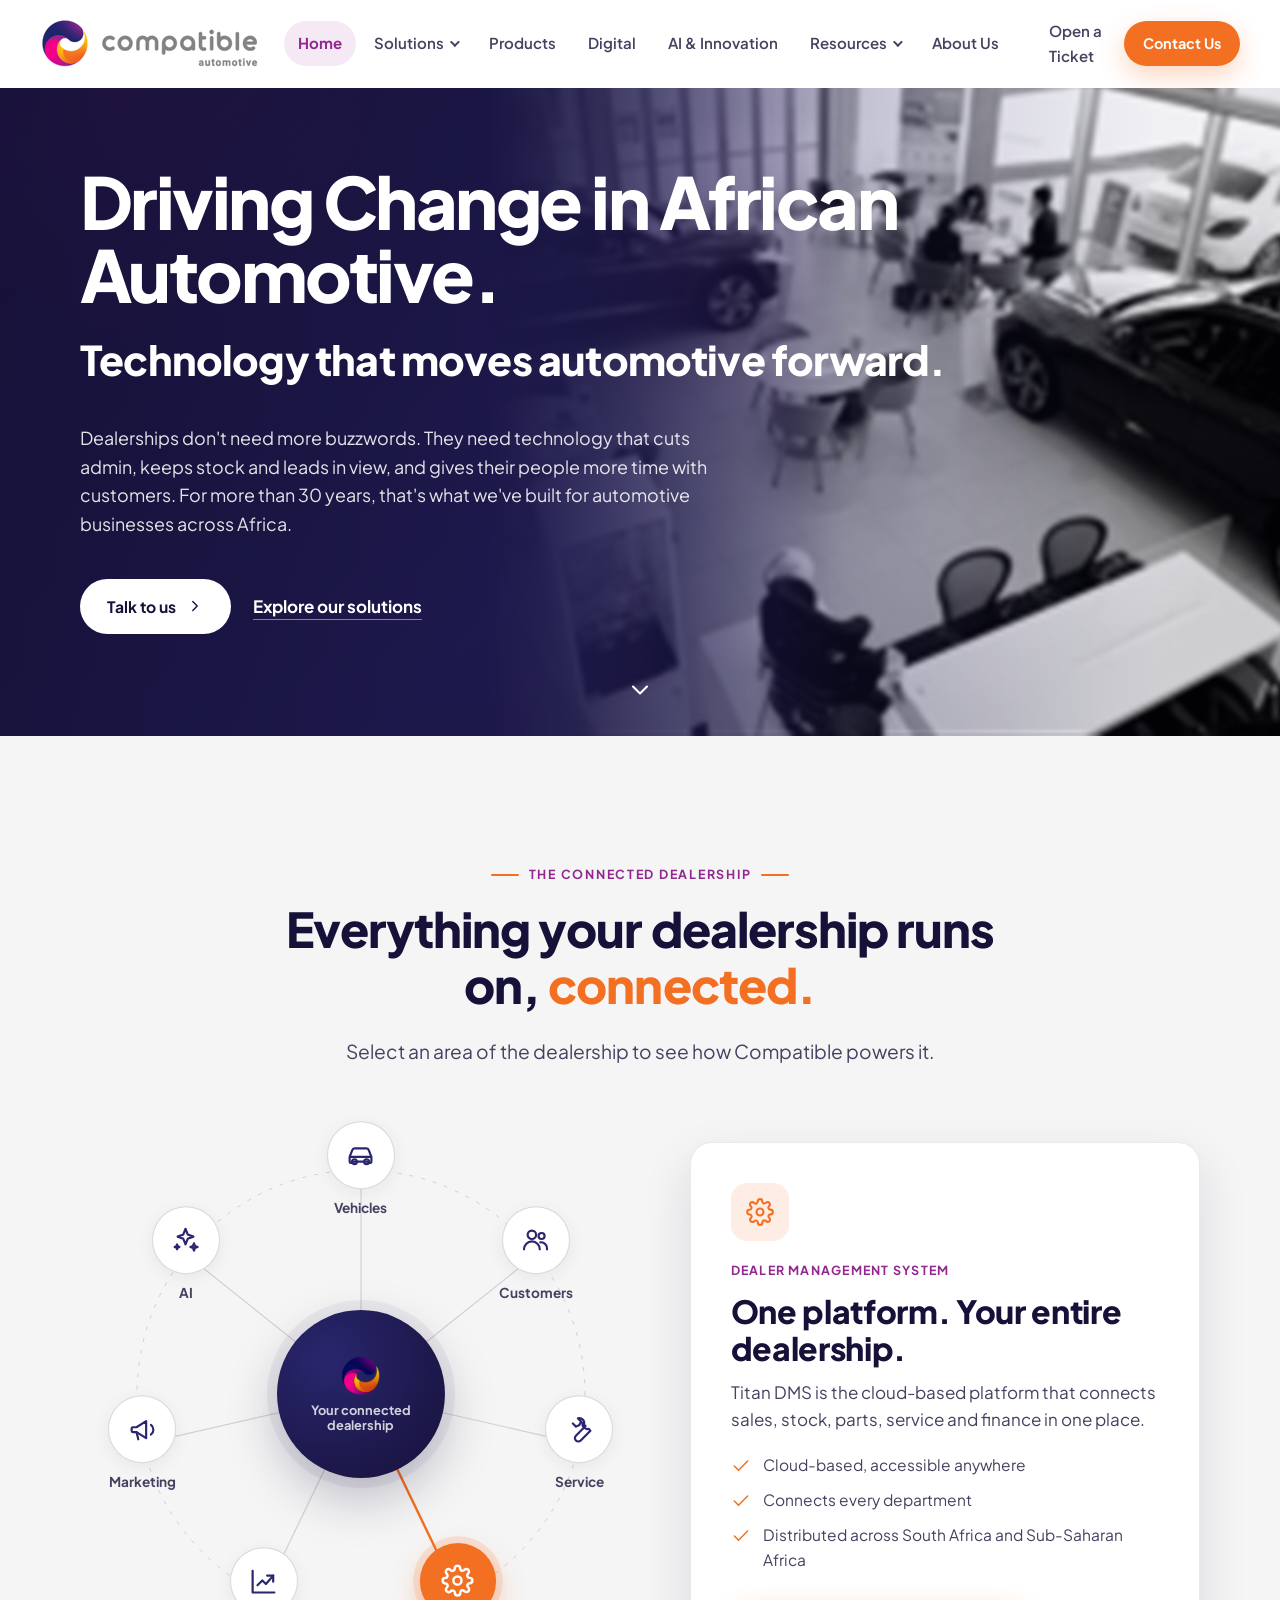
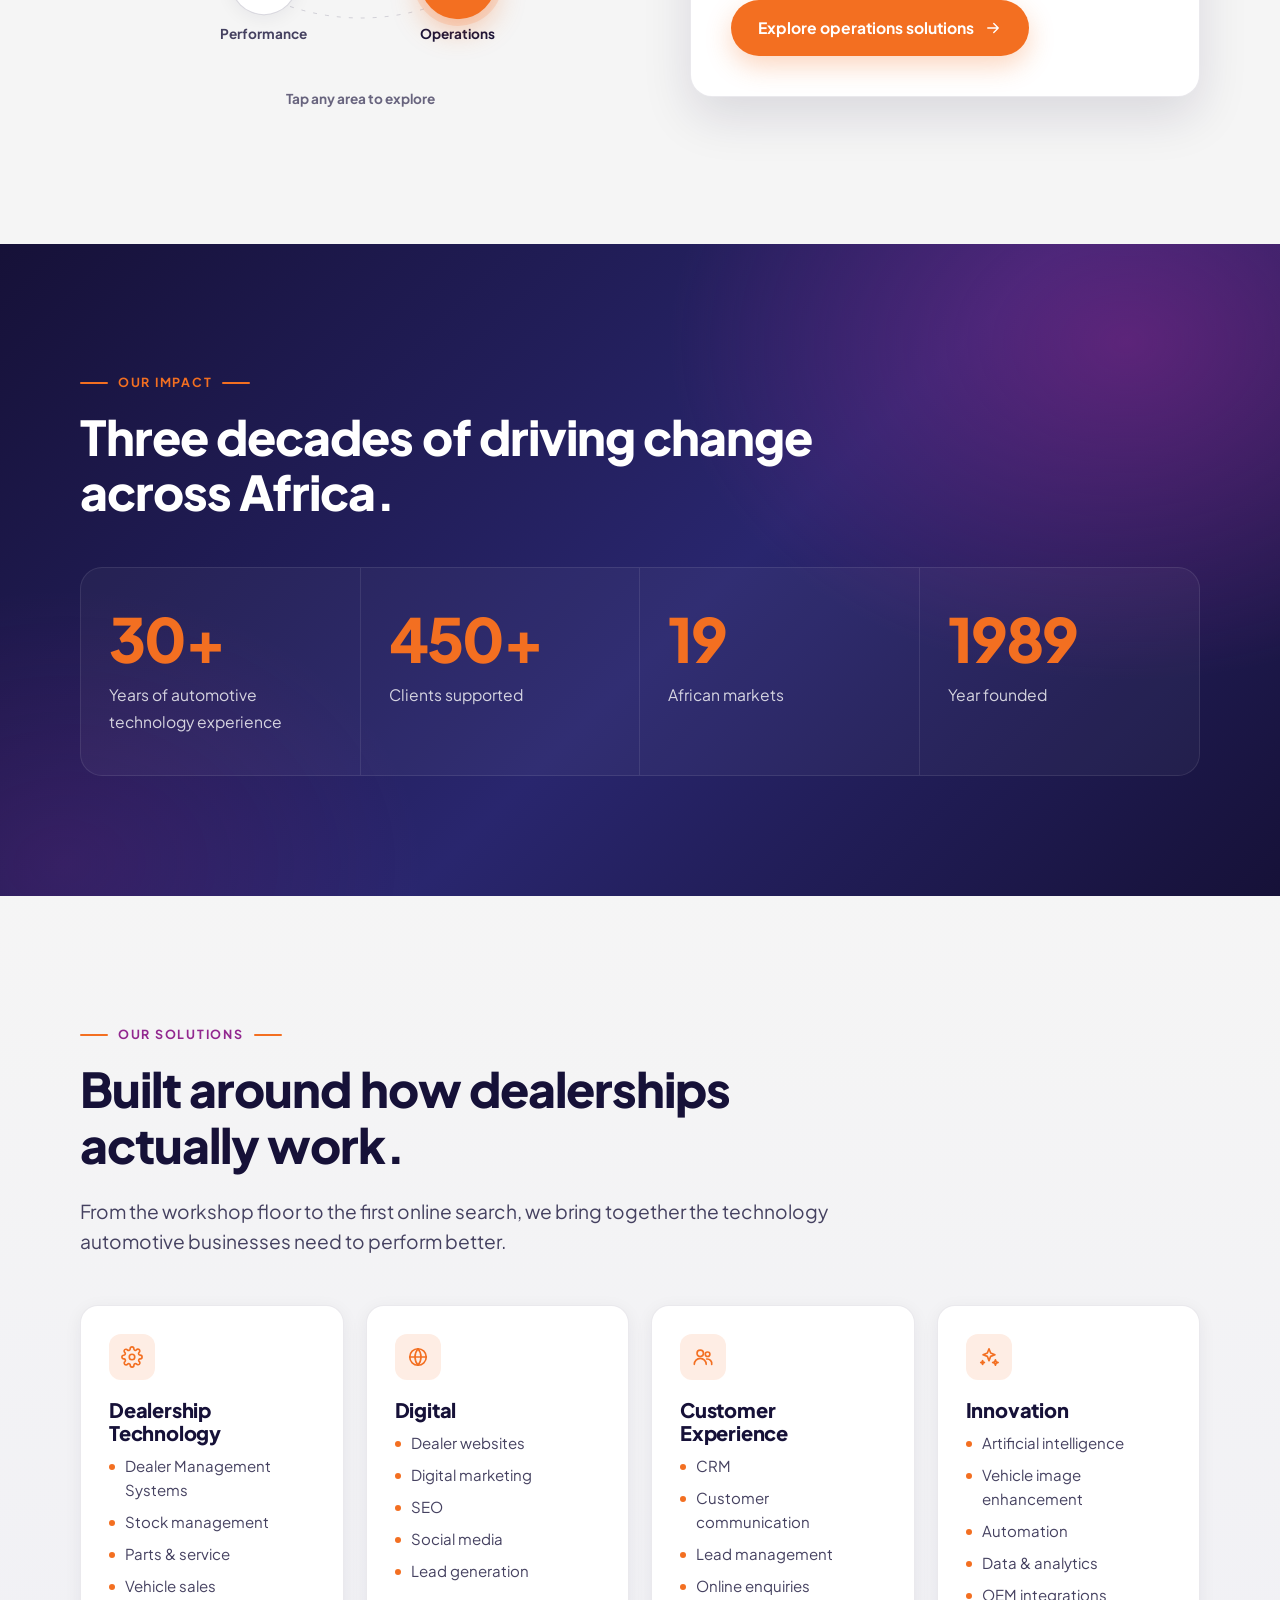
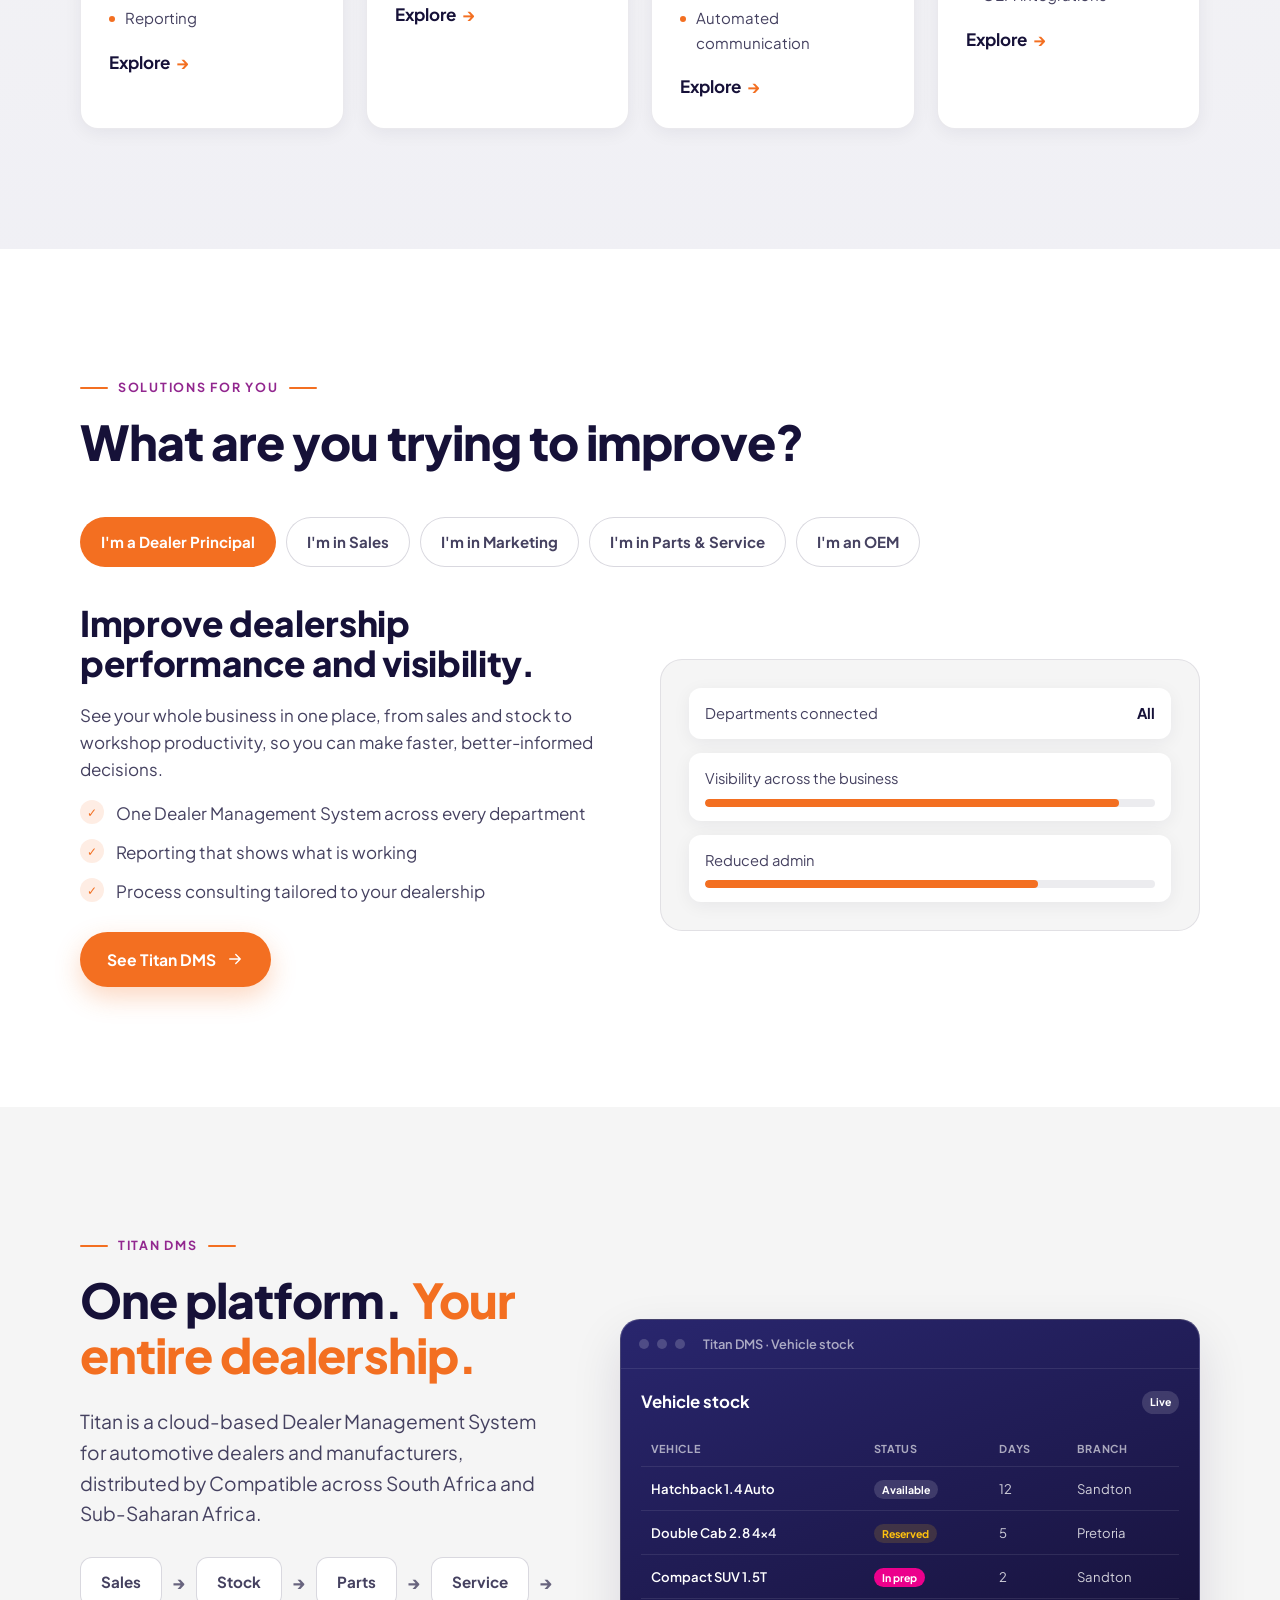
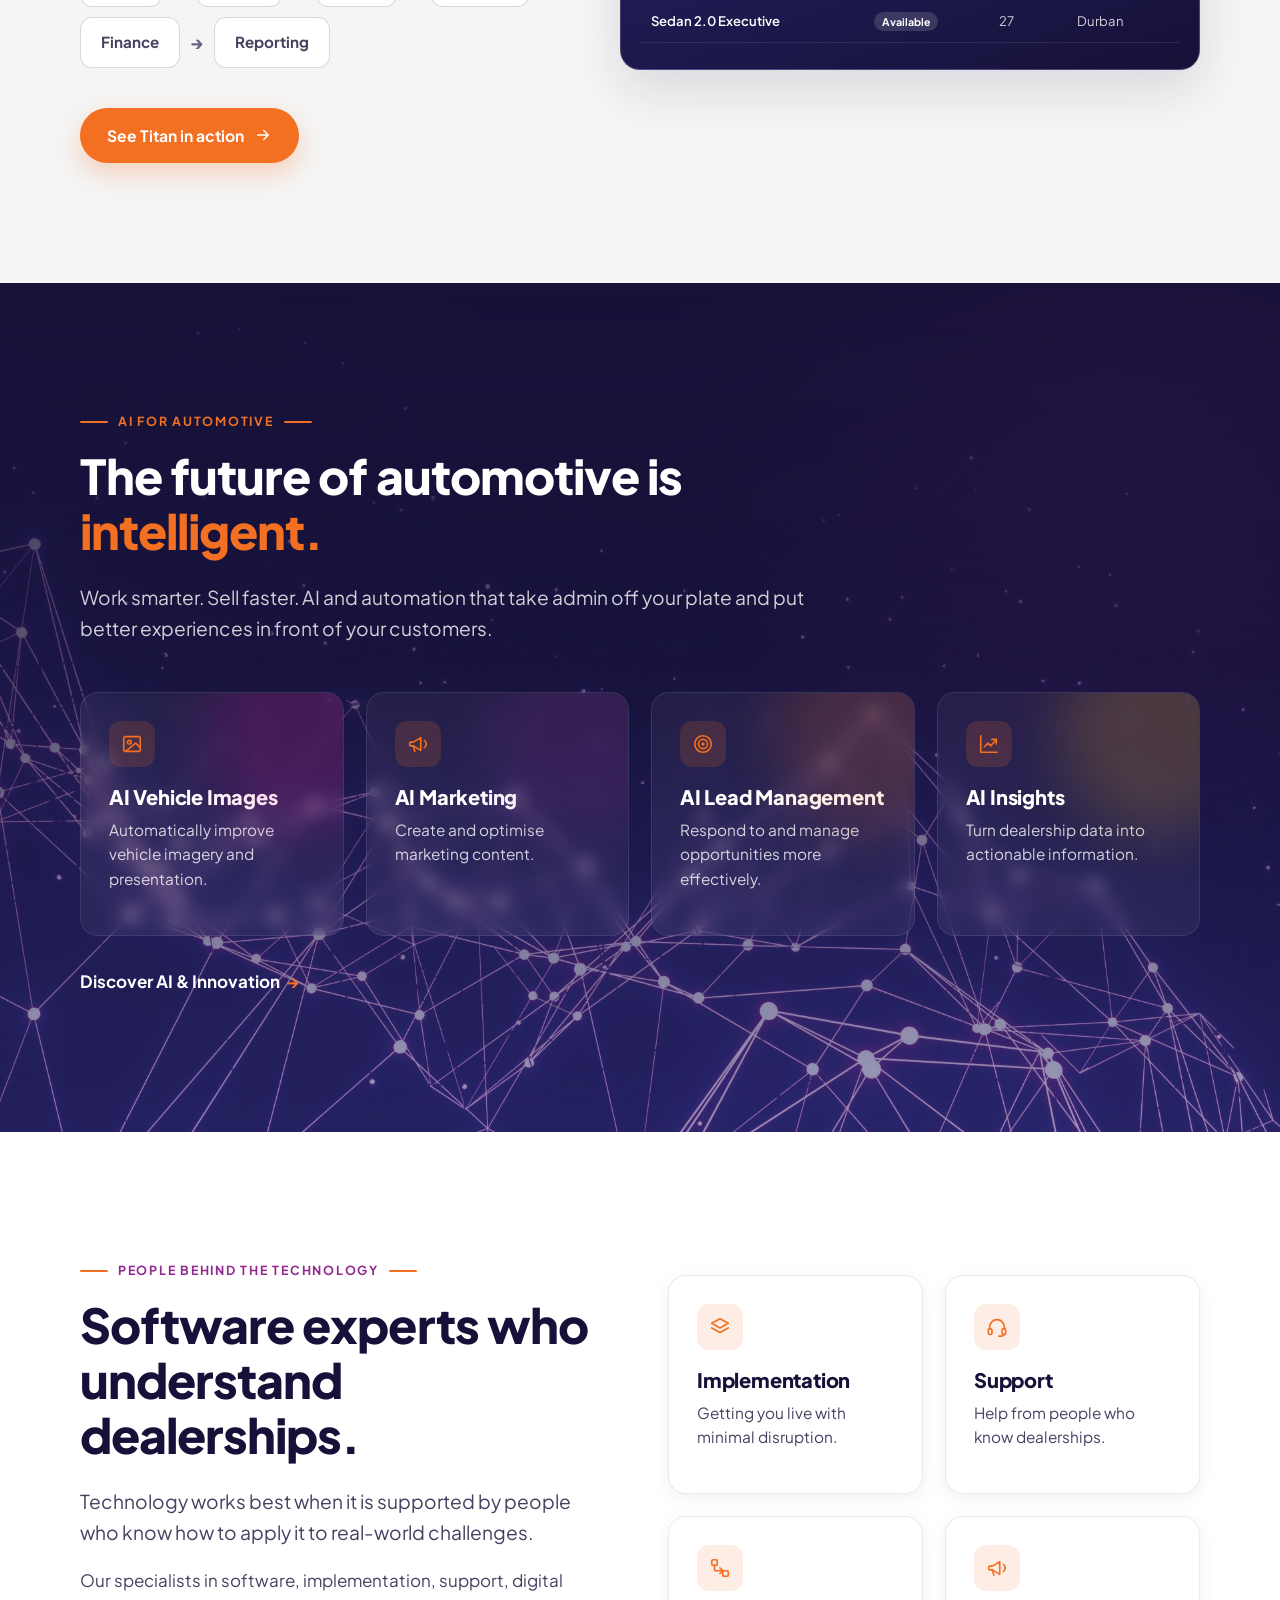
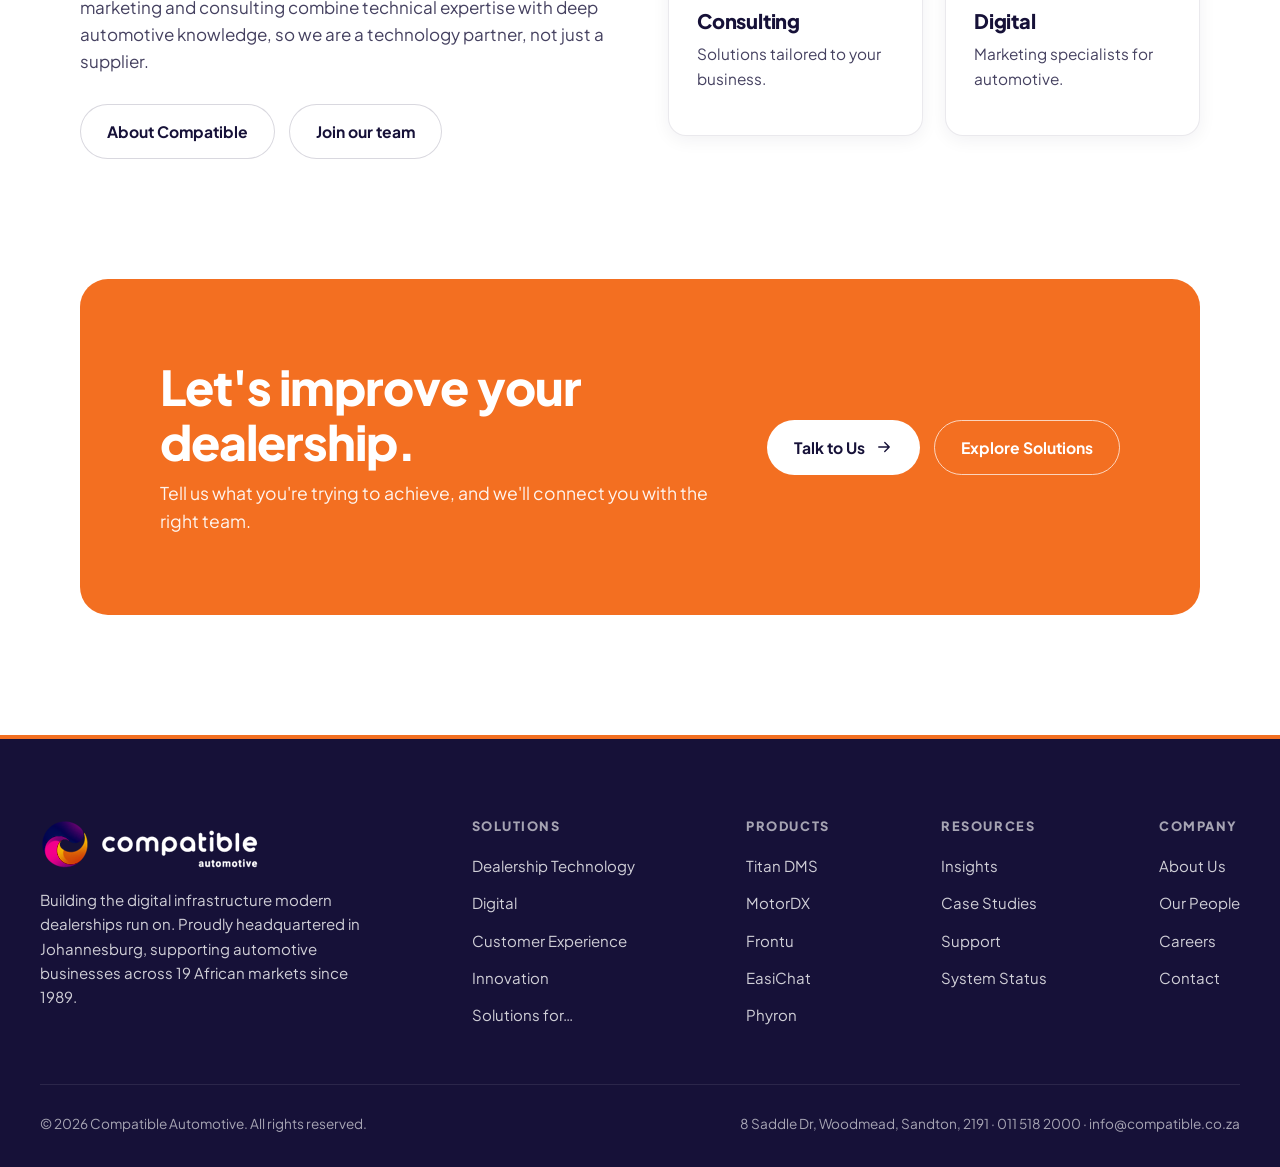
==== index.html @ 23cc9a50 "First commit" ====
<!doctype html>
<html lang="en-ZA" class="no-js">
<head>
  <meta charset="utf-8">
  <meta name="viewport" content="width=device-width, initial-scale=1">
  <title>Compatible Automotive | Technology that moves automotive forward</title>
  <meta name="description" content="Dealer management, digital marketing, CRM and AI solutions for automotive businesses. Supporting 450+ clients across 19 African markets since 1989.">
  <meta name="theme-color" content="#ffffff">
  <link rel="icon" href="assets/logo-mark.png">
  <link rel="preconnect" href="https://fonts.googleapis.com">
  <link rel="preconnect" href="https://fonts.gstatic.com" crossorigin>
  <link href="https://fonts.googleapis.com/css2?family=Plus+Jakarta+Sans:wght@400;500;600;700;800&display=swap" rel="stylesheet">
  <link rel="stylesheet" href="css/styles.css">
</head>
<body data-page="home">
<div id="site-header"></div>

<main id="main">

  <!-- Hero -->
  <section class="hero">
    <!-- Hero photo: assets/hero.jpg (landscape, at least 2000px wide, subject on the right).
         Current image: Unsplash photo kjWIILfGkOY (showroom sales floor), blurred so no brands are visible (Unsplash License). -->
    <div class="hero-bg" aria-hidden="true"><img class="hero-photo" src="assets/hero.jpg" alt=""></div>
    <div class="container hero-content">
      <h1 class="hero-title">Driving Change in African Automotive.</h1>
      <p class="hero-sub">Technology that moves automotive forward.</p>
      <p class="hero-text">Dealerships don't need more buzzwords. They need technology that cuts admin, keeps stock and leads in view, and gives their people more time with customers. For more than 30 years, that's what we've built for automotive businesses across Africa.</p>
      <div class="btn-row">
        <a href="contact.html" class="btn btn--white">Talk to us <span data-icon="chevron"></span></a>
        <a href="solutions.html" class="hero-link">Explore our solutions</a>
      </div>
    </div>
    <a href="#dealership" class="hero-scroll" aria-label="Scroll to next section"><span data-icon="chevron"></span></a>
  </section>

  <!-- Interactive dealership -->
  <section class="section section--alt" id="dealership">
    <div class="container">
      <div class="section-head center reveal">
        <span class="eyebrow">The connected dealership</span>
        <h2>Everything your dealership runs on, <span class="accent-text">connected.</span></h2>
        <p class="lead">Select an area of the dealership to see how Compatible powers it.</p>
      </div>
      <div class="dealership reveal">
        <div>
          <div class="orbit" id="orbit" role="group" aria-label="Dealership areas"></div>
          <p class="hint">Tap any area to explore</p>
        </div>
        <div class="node-panel" id="nodePanel" aria-live="polite"></div>
      </div>
    </div>
  </section>

  <!-- Impact -->
  <section class="section section--brand">
    <div class="container">
      <div class="section-head reveal">
        <span class="eyebrow">Our impact</span>
        <h2>Three decades of driving change across Africa.</h2>
      </div>
      <div class="stats reveal">
        <div class="stat"><b class="accent-text" data-count="30" data-suffix="+">30+</b><span>Years of automotive technology experience</span></div>
        <div class="stat"><b class="accent-text" data-count="450" data-suffix="+">450+</b><span>Clients supported</span></div>
        <div class="stat"><b class="accent-text" data-count="19">19</b><span>African markets</span></div>
        <div class="stat"><b class="accent-text">1989</b><span>Year founded</span></div>
      </div>
    </div>
  </section>

  <!-- Solution categories -->
  <section class="section section--indigo">
    <div class="container">
      <div class="section-head reveal">
        <span class="eyebrow">Our solutions</span>
        <h2>Built around how dealerships actually work.</h2>
        <p class="lead">From the workshop floor to the first online search, we bring together the technology automotive businesses need to perform better.</p>
      </div>
      <div class="grid grid-4">
        <article class="card card--glow reveal">
          <span class="ico" data-icon="cog"></span>
          <h3>Dealership Technology</h3>
          <ul><li>Dealer Management Systems</li><li>Stock management</li><li>Parts &amp; service</li><li>Vehicle sales</li><li>Reporting</li></ul>
          <a class="link-arrow" href="solutions.html#dealership">Explore</a>
        </article>
        <article class="card card--glow reveal">
          <span class="ico" data-icon="globe"></span>
          <h3>Digital</h3>
          <ul><li>Dealer websites</li><li>Digital marketing</li><li>SEO</li><li>Social media</li><li>Lead generation</li></ul>
          <a class="link-arrow" href="solutions.html#digital">Explore</a>
        </article>
        <article class="card card--glow reveal">
          <span class="ico" data-icon="users"></span>
          <h3>Customer Experience</h3>
          <ul><li>CRM</li><li>Customer communication</li><li>Lead management</li><li>Online enquiries</li><li>Automated communication</li></ul>
          <a class="link-arrow" href="solutions.html#customer">Explore</a>
        </article>
        <article class="card card--glow reveal">
          <span class="ico" data-icon="ai"></span>
          <h3>Innovation</h3>
          <ul><li>Artificial intelligence</li><li>Vehicle image enhancement</li><li>Automation</li><li>Data &amp; analytics</li><li>OEM integrations</li></ul>
          <a class="link-arrow" href="solutions.html#innovation">Explore</a>
        </article>
      </div>
    </div>
  </section>

  <!-- Solutions for... -->
  <section class="section">
    <div class="container">
      <div class="section-head reveal">
        <span class="eyebrow">Solutions for you</span>
        <h2>What are you trying to improve?</h2>
      </div>
      <div class="reveal" data-tabs>
        <div class="tabs" role="tablist" aria-label="Choose your role">
          <button class="tab" role="tab" aria-selected="true" aria-controls="role-dp" id="t-dp">I'm a Dealer Principal</button>
          <button class="tab" role="tab" aria-selected="false" aria-controls="role-sales" id="t-sales" tabindex="-1">I'm in Sales</button>
          <button class="tab" role="tab" aria-selected="false" aria-controls="role-mkt" id="t-mkt" tabindex="-1">I'm in Marketing</button>
          <button class="tab" role="tab" aria-selected="false" aria-controls="role-ps" id="t-ps" tabindex="-1">I'm in Parts &amp; Service</button>
          <button class="tab" role="tab" aria-selected="false" aria-controls="role-oem" id="t-oem" tabindex="-1">I'm an OEM</button>
        </div>

        <div class="tab-panel role-panel active" id="role-dp" role="tabpanel" aria-labelledby="t-dp">
          <div>
            <h3>Improve dealership performance and visibility.</h3>
            <p>See your whole business in one place, from sales and stock to workshop productivity, so you can make faster, better-informed decisions.</p>
            <ul class="check-list"><li>One Dealer Management System across every department</li><li>Reporting that shows what is working</li><li>Process consulting tailored to your dealership</li></ul>
            <a class="btn btn--primary" href="products.html">See Titan DMS <span data-icon="arrow"></span></a>
          </div>
          <div class="role-visual" aria-hidden="true">
            <div class="metric-row"><span>Departments connected</span><b>All</b></div>
            <div class="metric-row" style="display:block"><span>Visibility across the business</span><div class="meter"><i style="width:92%"></i></div></div>
            <div class="metric-row" style="display:block"><span>Reduced admin</span><div class="meter"><i style="width:74%"></i></div></div>
          </div>
        </div>

        <div class="tab-panel role-panel" id="role-sales" role="tabpanel" aria-labelledby="t-sales">
          <div>
            <h3>Capture, manage and convert more leads.</h3>
            <p>Bring every enquiry into one place and give your sales team the tools to follow up quickly and close more deals.</p>
            <ul class="check-list"><li>Leads from your website, social and listings in one CRM</li><li>Follow-up reminders and automated communication</li><li>Accurate, up-to-date vehicle stock information</li></ul>
            <a class="btn btn--primary" href="solutions.html#customer">Explore CRM &amp; leads <span data-icon="arrow"></span></a>
          </div>
          <div class="role-visual" aria-hidden="true">
            <div class="metric-row"><span>New enquiry · Website</span><span class="pill pill--pink">Hot</span></div>
            <div class="metric-row"><span>Test drive booked</span><span class="pill pill--yellow">Today</span></div>
            <div class="metric-row"><span>Deal closed</span><span class="pill pill--green">Sold</span></div>
          </div>
        </div>

        <div class="tab-panel role-panel" id="role-mkt" role="tabpanel" aria-labelledby="t-mkt">
          <div>
            <h3>Create better digital experiences and reach more customers.</h3>
            <p>Most buyers research online before they visit. Compatible Digital helps you show up, stand out and turn interest into enquiries.</p>
            <ul class="check-list"><li>Automotive websites, SEO and copywriting</li><li>Social media and digital marketing consulting</li><li>Reporting that proves what is performing</li></ul>
            <a class="btn btn--primary" href="digital.html">See Compatible Digital <span data-icon="arrow"></span></a>
          </div>
          <div class="role-visual" aria-hidden="true">
            <div class="metric-row" style="display:block"><span>Search visibility</span><div class="meter"><i style="width:80%"></i></div></div>
            <div class="metric-row" style="display:block"><span>Social engagement</span><div class="meter"><i style="width:66%"></i></div></div>
            <div class="metric-row" style="display:block"><span>Online enquiries</span><div class="meter"><i style="width:88%"></i></div></div>
          </div>
        </div>

        <div class="tab-panel role-panel" id="role-ps" role="tabpanel" aria-labelledby="t-ps">
          <div>
            <h3>Improve operational efficiency and customer service.</h3>
            <p>Keep the workshop moving and parts flowing, with systems built by people who understand dealership aftersales.</p>
            <ul class="check-list"><li>Service bookings and job card management</li><li>Parts inventory, ordering and pricing</li><li>Clear communication with customers</li></ul>
            <a class="btn btn--primary" href="solutions.html#dealership">Explore aftersales <span data-icon="arrow"></span></a>
          </div>
          <div class="role-visual" aria-hidden="true">
            <div class="metric-row"><span>Job cards today</span><b>24</b></div>
            <div class="metric-row"><span>Parts on order</span><b>58</b></div>
            <div class="metric-row" style="display:block"><span>Workshop utilisation</span><div class="meter"><i style="width:91%"></i></div></div>
          </div>
        </div>

        <div class="tab-panel role-panel" id="role-oem" role="tabpanel" aria-labelledby="t-oem">
          <div>
            <h3>Connect your network with powerful automotive technology.</h3>
            <p>OEM integrations and a cloud-based DMS help manufacturers and their dealer networks work from the same reliable information.</p>
            <ul class="check-list"><li>OEM integrations with dealer systems</li><li>Consistent processes across the network</li><li>Coverage across South Africa and Sub-Saharan Africa</li></ul>
            <a class="btn btn--primary" href="solutions.html#oem">Explore OEM solutions <span data-icon="arrow"></span></a>
          </div>
          <div class="role-visual" aria-hidden="true">
            <div class="metric-row"><span>Markets served</span><b>19</b></div>
            <div class="metric-row"><span>Clients</span><b>450+</b></div>
            <div class="metric-row"><span>Platform</span><b>Cloud-based</b></div>
          </div>
        </div>
      </div>
    </div>
  </section>

  <!-- Titan DMS -->
  <section class="section section--alt">
    <div class="container product-split">
      <div class="reveal">
        <span class="eyebrow">Titan DMS</span>
        <h2>One platform. <span class="accent-text">Your entire dealership.</span></h2>
        <p class="lead">Titan is a cloud-based Dealer Management System for automotive dealers and manufacturers, distributed by Compatible across South Africa and Sub-Saharan Africa.</p>
        <div class="flow" aria-label="Titan DMS modules">
          <span class="flow-step">Sales</span><span class="flow-arrow">→</span>
          <span class="flow-step">Stock</span><span class="flow-arrow">→</span>
          <span class="flow-step">Parts</span><span class="flow-arrow">→</span>
          <span class="flow-step">Service</span><span class="flow-arrow">→</span>
          <span class="flow-step">Finance</span><span class="flow-arrow">→</span>
          <span class="flow-step">Reporting</span>
        </div>
        <a href="products.html" class="btn btn--primary">See Titan in action <span data-icon="arrow"></span></a>
      </div>
      <div class="screen reveal" aria-label="Illustration of Titan DMS stock screen">
        <div class="dash-bar"><i></i><i></i><i></i><span>Titan DMS · Vehicle stock</span></div>
        <div class="screen-body">
          <div class="screen-title"><b>Vehicle stock</b><span class="pill pill--green">Live</span></div>
          <table class="table">
            <thead><tr><th>Vehicle</th><th>Status</th><th>Days</th><th>Branch</th></tr></thead>
            <tbody>
              <tr><td>Hatchback 1.4 Auto</td><td><span class="pill pill--green">Available</span></td><td>12</td><td>Sandton</td></tr>
              <tr><td>Double Cab 2.8 4x4</td><td><span class="pill pill--yellow">Reserved</span></td><td>5</td><td>Pretoria</td></tr>
              <tr><td>Compact SUV 1.5T</td><td><span class="pill pill--pink">In prep</span></td><td>2</td><td>Sandton</td></tr>
              <tr><td>Sedan 2.0 Executive</td><td><span class="pill pill--green">Available</span></td><td>27</td><td>Durban</td></tr>
            </tbody>
          </table>
        </div>
      </div>
    </div>
  </section>

  <!-- AI (background: Unsplash photo xuTJZ7uD7PI, network lines, recoloured to brand navy/indigo/purple/white; Unsplash License) -->
  <section class="section section--brand section--ai">
    <div class="container">
      <div class="section-head reveal">
        <span class="eyebrow">AI for Automotive</span>
        <h2>The future of automotive is <span class="accent-text">intelligent.</span></h2>
        <p class="lead">Work smarter. Sell faster. AI and automation that take admin off your plate and put better experiences in front of your customers.</p>
      </div>
      <div class="grid grid-4">
        <article class="card ai-card reveal"><span class="glow" style="background:var(--magenta)"></span><span class="ico" data-icon="image"></span><h3>AI Vehicle Images</h3><p>Automatically improve vehicle imagery and presentation.</p></article>
        <article class="card ai-card reveal"><span class="glow" style="background:var(--purple)"></span><span class="ico" data-icon="megaphone"></span><h3>AI Marketing</h3><p>Create and optimise marketing content.</p></article>
        <article class="card ai-card reveal"><span class="glow" style="background:var(--orange)"></span><span class="ico" data-icon="target"></span><h3>AI Lead Management</h3><p>Respond to and manage opportunities more effectively.</p></article>
        <article class="card ai-card reveal"><span class="glow" style="background:var(--yellow)"></span><span class="ico" data-icon="chart"></span><h3>AI Insights</h3><p>Turn dealership data into actionable information.</p></article>
      </div>
      <p style="margin-top:32px" class="reveal"><a class="link-arrow" href="ai.html">Discover AI &amp; Innovation</a></p>
    </div>
  </section>

  <!-- People -->
  <section class="section">
    <div class="container split">
      <div class="reveal">
        <span class="eyebrow">People behind the technology</span>
        <h2>Software experts who understand dealerships.</h2>
        <p class="lead">Technology works best when it is supported by people who know how to apply it to real-world challenges.</p>
        <p>Our specialists in software, implementation, support, digital marketing and consulting combine technical expertise with deep automotive knowledge, so we are a technology partner, not just a supplier.</p>
        <div class="btn-row" style="margin-top:28px">
          <a class="btn btn--ghost" href="about.html">About Compatible</a>
          <a class="btn btn--ghost" href="about.html#careers">Join our team</a>
        </div>
      </div>
      <div class="grid grid-2 reveal">
        <div class="card"><span class="ico" data-icon="layers"></span><h3>Implementation</h3><p>Getting you live with minimal disruption.</p></div>
        <div class="card"><span class="ico" data-icon="headset"></span><h3>Support</h3><p>Help from people who know dealerships.</p></div>
        <div class="card"><span class="ico" data-icon="flow"></span><h3>Consulting</h3><p>Solutions tailored to your business.</p></div>
        <div class="card"><span class="ico" data-icon="megaphone"></span><h3>Digital</h3><p>Marketing specialists for automotive.</p></div>
      </div>
    </div>
  </section>

  <!-- CTA -->
  <section class="section" style="padding-top:0">
    <div class="container">
      <div class="cta-band reveal">
        <div>
          <h2>Let's improve your dealership.</h2>
          <p>Tell us what you're trying to achieve, and we'll connect you with the right team.</p>
        </div>
        <div class="btn-row">
          <a href="contact.html" class="btn btn--light">Talk to Us <span data-icon="arrow"></span></a>
          <a href="solutions.html" class="btn btn--ghost">Explore Solutions</a>
        </div>
      </div>
    </div>
  </section>
</main>

<div id="site-footer"></div>
<script src="js/main.js"></script>
</body>
</html>
---- css/styles.css ----
/* ==========================================================================
   Compatible Automotive — site styles
   Brand palette (from brand guide)
   ========================================================================== */
:root {
  --navy: #161138;        /* C100 M100 Y50 K50 */
  --indigo: #29266e;      /* C100 M100 Y18 K18 */
  --purple: #92278f;      /* C50 M100 Y0 K0 */
  --magenta: #ec008c;     /* C0 M100 Y0 K0 */
  --orange: #f36f21;      /* C0 M70 Y100 K0 */
  --yellow: #ffc20e;      /* C0 M25 Y100 K0 */
  --grey: #858384;        /* C10 M10 Y10 K50 */

  /* Page (light) */
  --bg: #ffffff;
  --bg-alt: color-mix(in srgb, #858384 8%, #fff);   /* light tint of brand grey */
  --surface: #ffffff;
  --surface-2: color-mix(in srgb, #858384 8%, #fff);
  --line: rgba(22, 17, 56, 0.09);
  --line-strong: rgba(22, 17, 56, 0.16);
  --text: var(--navy);
  --text-2: color-mix(in srgb, #161138 80%, #fff);   /* navy tints */
  --text-3: color-mix(in srgb, #161138 65%, #fff);

  /* Dark product-UI surfaces (mock screens, footer) */
  --ui-1: #29266e;
  --ui-2: #161138;

  --accent: var(--orange);
  --accent-text: #92278f;   /* brand purple for small labels: brand orange is too faint as small text on white */
  --accent-soft: rgba(243, 111, 33, .12);

  --radius: 18px;
  --radius-sm: 10px;
  --shadow: 0 20px 50px rgba(22, 17, 56, .12);
  --shadow-sm: 0 4px 18px rgba(22, 17, 56, .06);
  --max: 1200px;
  --gutter: clamp(16px, 4vw, 40px);
  --header-h: 88px;

  --font: "Plus Jakarta Sans", system-ui, -apple-system, "Segoe UI", Roboto, sans-serif;
}

/* Dark scope: product mock-ups and footer keep the navy look */
.dash, .screen, .site-footer, .orbit-core, .section--brand {
  --text: #ffffff;
  --text-2: rgba(255, 255, 255, .8);
  --text-3: rgba(255, 255, 255, .62);
  --line: rgba(255, 255, 255, 0.09);
  --line-strong: rgba(255, 255, 255, 0.18);
  color: var(--text);
}

*, *::before, *::after { box-sizing: border-box; }
html { scroll-behavior: smooth; scroll-padding-top: calc(var(--header-h) + 16px); }
body {
  margin: 0;
  font-family: var(--font);
  font-size: 17px;
  line-height: 1.6;
  color: var(--text);
  background: var(--bg);
  -webkit-font-smoothing: antialiased;
  overflow-x: hidden;
}
img, svg { max-width: 100%; display: block; }
a { color: inherit; text-decoration: none; }
button, input, select, textarea { font: inherit; color: inherit; }
h1, h2, h3, h4 { line-height: 1.15; margin: 0 0 .5em; letter-spacing: -0.02em; font-weight: 800; }
h1 { font-size: clamp(2.4rem, 6vw, 4.4rem); }
h2 { font-size: clamp(1.9rem, 4vw, 3rem); }
h3 { font-size: 1.25rem; letter-spacing: -0.01em; }
p { margin: 0 0 1em; color: var(--text-2); }
ul { padding-left: 1.2em; }
:focus-visible { outline: 2px solid var(--indigo); outline-offset: 3px; border-radius: 4px; }

.container { width: 100%; max-width: var(--max); margin: 0 auto; padding: 0 var(--gutter); }
.section { padding: clamp(64px, 10vw, 120px) 0; position: relative; }
.section--alt { background: var(--bg-alt); }
.section--indigo { background: linear-gradient(180deg, var(--bg-alt), color-mix(in srgb, #29266e 7%, #fff)); }
/* Brand purple sections (same gradient family as the hero) */
.section--brand {
  background:
    radial-gradient(55% 80% at 88% 15%, rgba(146, 39, 143, .5), transparent 65%),
    radial-gradient(40% 60% at 5% 95%, rgba(146, 39, 143, .18), transparent 70%),
    linear-gradient(135deg, #161138, #29266e 55%, #161138);
}
/* Brand section with a photo behind a navy/purple wash (homepage AI section) */
.section--ai {
  background:
    linear-gradient(180deg, rgba(22, 17, 56, .88) 0%, rgba(22, 17, 56, .7) 45%, rgba(41, 38, 110, .45) 100%),
    radial-gradient(55% 80% at 88% 15%, rgba(146, 39, 143, .45), transparent 65%),
    url("../assets/ai-bg.jpg") center bottom / cover no-repeat,
    #161138;
}
.section--ai .card { background: rgba(22, 17, 56, .6); -webkit-backdrop-filter: blur(8px); backdrop-filter: blur(8px); }
.section--brand .eyebrow { color: var(--orange); }
.section--brand .card { background: rgba(255, 255, 255, .05); border-color: var(--line); box-shadow: none; }
.section--brand .card:hover { border-color: var(--line-strong); box-shadow: 0 20px 50px rgba(0, 0, 0, .3); }
.section--brand .card--glow:hover { border-color: var(--accent); }
.section--brand .ico { background: rgba(243, 111, 33, .16); color: var(--orange); }
.section--brand .stats { background: rgba(255, 255, 255, .04); box-shadow: none; }
.section--brand .btn--ghost { background: transparent; color: #fff; border-color: var(--line-strong); }
.section--brand .btn--ghost:hover { border-color: #fff; }
.section--brand .ph { color: #ffc20e; border-color: #ffc20e; }
.section--brand .badge { background: rgba(255, 255, 255, .08); color: #fff; }
.section--brand .breadcrumb a:hover { color: var(--orange); }
.section--brand .tl-item b, .section--brand .case dt { color: var(--orange); }
.section--brand .case-top { background: rgba(255, 255, 255, .06); }

/* Pink and orange sections. White cards inside them keep the normal light-theme text colours. */
.section--pink {
  --text: #fff; --text-2: rgba(255, 255, 255, .92); --text-3: rgba(255, 255, 255, .78);
  --line: rgba(255, 255, 255, .2); --line-strong: rgba(255, 255, 255, .4);
  background: #ec008c;
  color: var(--text);
}
.section--orange {
  --text: var(--navy); --text-2: rgba(22, 17, 56, .86); --text-3: rgba(22, 17, 56, .72);
  --line: rgba(22, 17, 56, .14); --line-strong: rgba(22, 17, 56, .28);
  background: var(--orange); /* navy text: white on this orange is too faint */
  color: var(--text);
}
.section--pink .card, .section--orange .card {
  --text: var(--navy); --text-2: color-mix(in srgb, #161138 80%, #fff);   /* navy tints */ --text-3: color-mix(in srgb, #161138 65%, #fff);
  --line: rgba(22, 17, 56, .09); --line-strong: rgba(22, 17, 56, .16);
  color: var(--text); background: #fff; border-color: transparent;
}
.section--pink .eyebrow, .section--orange .eyebrow { color: var(--text); }
.section--pink .eyebrow::before, .section--pink .eyebrow::after { background: #fff; }
.section--orange .eyebrow::before, .section--orange .eyebrow::after { background: var(--navy); }
.section--pink .accent-text { color: var(--navy); }
.section--orange .accent-text { color: #fff; }
.section--pink .btn--primary, .section--orange .btn--primary { background: var(--navy); box-shadow: 0 10px 26px rgba(22, 17, 56, .3); }
.section--pink .link-arrow::after { color: #fff; }
.section--orange .link-arrow::after { color: var(--navy); }
.section--pink .card .link-arrow::after { color: var(--magenta); }
.section--pink .check-list li::before { background: rgba(255, 255, 255, .22); color: #fff; }
.section--orange .check-list li::before { background: rgba(22, 17, 56, .12); color: var(--navy); }
/* keep pink sections free of orange accents */
.section--pink .ico { background: rgba(236, 0, 140, .1); color: #ec008c; }
.section--pink .card li::before { background: var(--magenta); }
.section--pink .card--glow:hover { border-color: var(--magenta); }
.section--pink .ph { color: #fff; border-color: #fff; }
.section--pink .card .ph { color: var(--purple); border-color: var(--purple); }
.section--pink .ba-label.r { background: var(--navy); }
.section--orange .card--glow:hover { border-color: var(--navy); }

.section-head { max-width: 760px; margin-bottom: 48px; }
.section-head.center { margin-left: auto; margin-right: auto; text-align: center; }
.lead { font-size: 1.2rem; color: var(--text-2); }

.eyebrow {
  display: inline-flex; align-items: center; gap: 10px;
  font-size: .78rem; font-weight: 700; letter-spacing: .14em; text-transform: uppercase;
  color: var(--accent-text); margin-bottom: 16px;
}
.eyebrow::before, .eyebrow::after { content: ""; width: 28px; height: 2px; background: var(--accent); border-radius: 2px; }

.accent-text { color: var(--accent); }

/* Placeholder marker — for content that must be replaced with real material */
.ph {
  display: inline-block; font-size: .68rem; font-weight: 700; letter-spacing: .08em; text-transform: uppercase;
  padding: 3px 8px; border-radius: 999px; border: 1px dashed var(--purple); color: var(--purple);
  vertical-align: middle; max-width: 100%;
}

/* ---------- Buttons ---------- */
.btn {
  display: inline-flex; align-items: center; justify-content: center; gap: 10px;
  padding: 14px 26px; border-radius: 999px; font-weight: 700; font-size: .98rem;
  border: 1px solid transparent; cursor: pointer; transition: transform .2s, box-shadow .2s, background .2s, border-color .2s;
  white-space: nowrap;
}
.btn svg { width: 18px; height: 18px; transition: transform .2s; }
.btn:hover svg { transform: translateX(3px); }
.btn--primary { background: var(--accent); color: #fff; box-shadow: 0 10px 26px rgba(243, 111, 33, .28); }
.btn--primary:hover { transform: translateY(-2px); box-shadow: 0 14px 34px rgba(243, 111, 33, .4); }
.btn--ghost { border-color: var(--line-strong); color: var(--text); background: #fff; }
.btn--ghost:hover { border-color: var(--navy); }
.btn--sm { padding: 10px 18px; font-size: .9rem; }
.btn-row { display: flex; flex-wrap: wrap; gap: 14px; }

.link-arrow { display: inline-flex; align-items: center; gap: 6px; font-weight: 700; color: var(--text); }
.link-arrow::after { content: "→"; color: var(--accent); transition: transform .2s; }
.link-arrow:hover::after { transform: translateX(4px); }

/* ---------- Header ---------- */
.site-header {
  position: fixed; inset: 0 0 auto 0; z-index: 100; height: var(--header-h);
  background: #fff;
  border-bottom: 1px solid transparent; transition: border-color .3s, background .3s, box-shadow .3s;
}
.site-header.scrolled { border-bottom-color: var(--line); box-shadow: var(--shadow-sm); }
.site-header .container { height: 100%; display: flex; align-items: center; gap: 24px; max-width: none; }

.brand { display: flex; align-items: center; flex-shrink: 0; }
.brand img { height: 51px; width: auto; }

.main-nav { display: flex; align-items: center; gap: 4px; margin-left: auto; }
.main-nav > a, .nav-item > button {
  padding: 10px 14px; border-radius: 999px; font-size: .94rem; font-weight: 600; color: var(--text-2);
  background: none; border: 0; cursor: pointer; transition: color .2s, background .2s; display: inline-flex; align-items: center; gap: 6px; white-space: nowrap;
}
.main-nav > a:hover, .nav-item > button:hover { color: var(--text); background: var(--bg-alt); }
/* Current page: purple pill so it reads differently from the grey hover */
.main-nav > a.active, .nav-item.active > button, .header-actions .support-link.active {
  color: var(--purple); background: rgba(146, 39, 143, .1); font-weight: 700;
}
.nav-item { position: relative; }
.nav-item > button::after { content: ""; width: 7px; height: 7px; border-right: 2px solid currentColor; border-bottom: 2px solid currentColor; transform: rotate(45deg) translateY(-2px); }
.mega {
  position: absolute; top: calc(100% + 12px); left: 50%; transform: translateX(-50%) translateY(8px);
  width: min(720px, 90vw); padding: 22px; border-radius: var(--radius);
  background: #fff; border: 1px solid var(--line); box-shadow: var(--shadow);
  display: grid; grid-template-columns: repeat(2, 1fr); gap: 6px;
  opacity: 0; visibility: hidden; transition: opacity .2s, transform .2s, visibility .2s;
}
.nav-item.open .mega, .nav-item:hover .mega { opacity: 1; visibility: visible; transform: translateX(-50%) translateY(0); }
.mega a { display: flex; gap: 14px; padding: 14px; border-radius: 12px; transition: background .2s; }
.mega a:hover { background: var(--bg-alt); }
.mega .ico { flex-shrink: 0; }
.mega strong { display: block; font-size: .96rem; color: var(--text); }
.mega span { font-size: .85rem; color: var(--text-3); line-height: 1.4; }

.header-actions { display: flex; align-items: center; gap: 10px; }
.header-actions .support-link { font-size: .94rem; font-weight: 600; color: var(--text-2); padding: 10px 12px; }
.header-actions .support-link { border-radius: 999px; }
.header-actions .support-link:hover { color: var(--text); background: var(--bg-alt); }

.nav-toggle { display: none; background: none; border: 1px solid var(--line-strong); border-radius: 10px; width: 44px; height: 44px; cursor: pointer; margin-left: auto; }
.nav-toggle span { display: block; width: 20px; height: 2px; background: var(--navy); margin: 4px auto; transition: transform .3s, opacity .3s; }
.nav-open .nav-toggle span:nth-child(1) { transform: translateY(6px) rotate(45deg); }
.nav-open .nav-toggle span:nth-child(2) { opacity: 0; }
.nav-open .nav-toggle span:nth-child(3) { transform: translateY(-6px) rotate(-45deg); }

@media (max-width: 1279px) {
  .nav-toggle { display: block; }
  .main-nav, .header-actions { display: none; }
  .nav-open .main-nav {
    display: flex; flex-direction: column; align-items: stretch; gap: 2px;
    position: fixed; top: var(--header-h); left: 0; right: 0; bottom: 0; overflow-y: auto;
    background: var(--bg); padding: 20px var(--gutter) 120px; margin: 0;
  }
  .nav-open .main-nav > a, .nav-open .nav-item > button { width: 100%; justify-content: space-between; font-size: 1.1rem; padding: 14px 12px; border-radius: 10px; }
  .nav-open .mega { position: static; transform: none; width: auto; opacity: 1; visibility: visible; display: none; grid-template-columns: 1fr; box-shadow: none; margin: 4px 0 10px; padding: 8px; background: var(--bg-alt); }
  .nav-open .nav-item.open .mega { display: grid; transform: none; }
  .nav-open .nav-item:hover .mega { transform: none; }
  .nav-open .header-actions {
    display: flex; position: fixed; left: 0; right: 0; bottom: 0; padding: 16px var(--gutter);
    background: #fff; border-top: 1px solid var(--line); justify-content: space-between; z-index: 2;
  }
  body.nav-open { overflow: hidden; }
}

/* ---------- Icons ---------- */
.ico {
  width: 46px; height: 46px; border-radius: 12px; display: grid; place-items: center;
  background: var(--accent-soft); color: var(--orange);
}
.ico svg { width: 22px; height: 22px; }
.ico--lg { width: 58px; height: 58px; border-radius: 16px; }
.ico--lg svg { width: 28px; height: 28px; }

/* ---------- Hero ---------- */
/* Full-bleed hero: photo (assets/hero.jpg) under a brand colour wash.
   Without a photo, the layered navy/indigo/purple glow stands in for it. */
.hero {
  position: relative; overflow: hidden; display: flex; align-items: center;
  padding: calc(var(--header-h) + clamp(48px, 6vw, 80px)) 0 clamp(80px, 8vw, 104px);
  background: var(--navy); color: #fff;
}
.hero-bg {
  position: absolute; inset: 0;
  background:
    radial-gradient(40% 55% at 8% 10%, rgba(146, 39, 143, .25), transparent 70%),
    radial-gradient(55% 75% at 82% 35%, rgba(146, 39, 143, .55), transparent 65%),
    linear-gradient(135deg, #161138, #29266e 55%, #161138);
}
/* Photo sits on the right and fades in from the left, keeping the text area calm */
.hero-photo {
  position: absolute; top: 0; right: 0; width: 62%; height: 100%; object-fit: cover; object-position: 65% center;
  -webkit-mask-image: linear-gradient(90deg, transparent 0%, #000 45%); mask-image: linear-gradient(90deg, transparent 0%, #000 45%);
}
/* Brand colour wash over everything */
.hero-bg::after {
  content: ""; position: absolute; inset: 0;
  background: linear-gradient(90deg, rgba(22, 17, 56, .85) 0%, rgba(22, 17, 56, .6) 40%, rgba(41, 38, 110, .25) 65%, rgba(41, 38, 110, .05) 90%);
}
.hero-content { position: relative; z-index: 1; }
.hero-title { font-size: clamp(2.6rem, 5.6vw, 5.25rem); line-height: 1.02; letter-spacing: -0.035em; max-width: 900px; margin: 0 0 .35em; color: #fff; }
.hero-sub { font-size: clamp(1.6rem, 3.2vw, 2.6rem); font-weight: 800; letter-spacing: -0.02em; line-height: 1.15; color: #fff; margin: 0 0 1em; }
.hero-text { font-size: clamp(1.05rem, 1.4vw, 1.25rem); line-height: 1.6; color: rgba(255, 255, 255, .88); max-width: 660px; margin: 0 0 40px; }
.btn--white { background: #fff; color: var(--navy); }
.btn--white:hover { transform: translateY(-2px); box-shadow: 0 12px 30px rgba(0, 0, 0, .25); }
.hero-link { display: inline-flex; align-items: center; padding: 14px 8px; font-weight: 700; color: #fff; text-decoration: underline; text-underline-offset: 6px; text-decoration-color: rgba(255, 255, 255, .45); }
.hero-link:hover { text-decoration-color: #fff; }
.hero-scroll {
  position: absolute; left: 50%; bottom: 22px; transform: translateX(-50%); z-index: 1;
  width: 48px; height: 48px; display: grid; place-items: center; color: #fff; animation: bob 2.2s ease-in-out infinite;
}
.hero-scroll svg { width: 28px; height: 28px; transform: rotate(90deg); }
@keyframes bob { 50% { transform: translateX(-50%) translateY(6px); } }

.page-hero { padding: calc(var(--header-h) + clamp(56px, 8vw, 100px)) 0 clamp(48px, 6vw, 80px); position: relative; overflow: hidden; }
.page-hero::before {
  content: ""; position: absolute; width: 760px; height: 760px; right: -260px; top: -320px; border-radius: 50%;
  background: radial-gradient(circle, rgba(243, 111, 33, .10), transparent 65%); pointer-events: none;
}
.page-hero .container { position: relative; z-index: 1; }
.page-hero h1 { max-width: 880px; font-size: clamp(2.2rem, 5vw, 3.8rem); }
.page-hero .lead { max-width: 680px; }
.breadcrumb { font-size: .85rem; color: var(--text-3); margin-bottom: 18px; }
.breadcrumb a:hover { color: var(--accent-text); }

/* ---------- Dashboard mock (hero visual) ---------- */
.dash {
  background: linear-gradient(160deg, var(--ui-1), var(--ui-2)); border: 1px solid var(--line-strong);
  border-radius: 22px; box-shadow: var(--shadow); overflow: hidden; position: relative;
}
.dash-bar { display: flex; align-items: center; gap: 8px; padding: 14px 18px; border-bottom: 1px solid var(--line); }
.dash-bar i { width: 10px; height: 10px; border-radius: 50%; background: rgba(255, 255, 255, .18); }
.dash-bar span { margin-left: 10px; font-size: .8rem; color: var(--text-3); font-weight: 600; }
.dash-body { display: grid; grid-template-columns: 120px 1fr; min-height: 330px; }
.dash-side { border-right: 1px solid var(--line); padding: 16px 10px; display: flex; flex-direction: column; gap: 4px; }
.dash-side span { font-size: .76rem; padding: 7px 10px; border-radius: 8px; color: var(--text-3); font-weight: 600; }
.dash-side span.on { background: rgba(243, 111, 33, .2); color: #fff; }
.dash-main { padding: 18px; display: grid; gap: 14px; grid-template-columns: repeat(3, 1fr); align-content: start; }
.kpi { background: rgba(255, 255, 255, .04); border: 1px solid var(--line); border-radius: 12px; padding: 12px; }
.kpi small { display: block; font-size: .68rem; color: var(--text-3); font-weight: 600; text-transform: uppercase; letter-spacing: .06em; }
.kpi b { font-size: 1.25rem; }
.kpi em { font-style: normal; font-size: .72rem; color: var(--yellow); margin-left: 4px; }
.chart { grid-column: 1 / -1; background: rgba(255, 255, 255, .03); border: 1px solid var(--line); border-radius: 12px; padding: 14px; }
.chart-head { display: flex; justify-content: space-between; font-size: .75rem; color: var(--text-3); margin-bottom: 10px; font-weight: 600; }
.bars { display: flex; align-items: flex-end; gap: 8px; height: 120px; }
.bars i { flex: 1; border-radius: 6px 6px 2px 2px; background: var(--accent); opacity: .85; transform-origin: bottom; animation: grow 1.2s cubic-bezier(.2, .8, .2, 1) both; }
.bars i:nth-child(odd) { opacity: .55; }
@keyframes grow { from { transform: scaleY(0); } }
.dash-list { grid-column: 1 / -1; display: grid; gap: 8px; }
.dash-row { display: grid; grid-template-columns: 1fr auto auto; gap: 12px; align-items: center; font-size: .78rem; padding: 9px 12px; border-radius: 10px; background: rgba(255, 255, 255, .03); }
.dash-row span { color: var(--text-2); }

/* Status pills: readable on white by default, brighter inside dark mock screens */
.pill { font-size: .66rem; font-weight: 700; padding: 3px 8px; border-radius: 999px; }
.pill--green { background: rgba(41, 38, 110, .1); color: #29266e; }
.pill--yellow { background: rgba(255, 194, 14, .3); color: #161138; }
.pill--pink { background: rgba(236, 0, 140, .1); color: #ec008c; }
.dash .pill--green, .screen .pill--green { background: rgba(255, 255, 255, .14); color: #fff; }
.dash .pill--yellow, .screen .pill--yellow { background: rgba(255, 194, 14, .15); color: var(--yellow); }
.dash .pill--pink, .screen .pill--pink { background: #ec008c; color: #fff; }


/* ---------- Cards & grids ---------- */
.grid { display: grid; gap: 22px; }
.grid-2 { grid-template-columns: repeat(2, 1fr); }
.grid-3 { grid-template-columns: repeat(3, 1fr); }
.grid-4 { grid-template-columns: repeat(4, 1fr); }

.card {
  background: var(--surface); border: 1px solid var(--line); border-radius: var(--radius); padding: 28px; position: relative;
  box-shadow: var(--shadow-sm); transition: transform .3s, border-color .3s, box-shadow .3s;
}
.card:hover { transform: translateY(-4px); box-shadow: var(--shadow); }
.card h3 { margin-top: 18px; }
.card p { font-size: .96rem; }
.card ul { margin: 0 0 18px; padding: 0; list-style: none; display: grid; gap: 8px; }
.card li { font-size: .94rem; color: var(--text-2); display: flex; gap: 10px; align-items: baseline; }
.card li::before { content: ""; width: 6px; height: 6px; border-radius: 50%; background: var(--accent); flex-shrink: 0; transform: translateY(-2px); }
.card--glow:hover { border-color: var(--accent); }

.product-card { display: flex; flex-direction: column; }
.product-card .product-links { margin-top: auto; }
.product-card { padding: 0; overflow: hidden; }
.product-card > :not(.product-logo) { margin-left: 28px; margin-right: 28px; }
.product-card > :last-child { margin-bottom: 28px; }
.product-logo { height: 132px; display: grid; place-items: center; background: var(--bg-alt); border-bottom: 1px solid var(--line); margin-bottom: 24px; }
.product-logo img { max-height: 52px; max-width: 62%; width: auto; height: auto; }
/* Partner logo panels match the background of each partner's own logo file */
.product-logo--easichat { background: #fdbb05; border-bottom-color: transparent; }
.product-logo--phyron { background: #e9e9e9; border-bottom-color: transparent; }
.product-logo--dark { background: #161138; border-bottom-color: transparent; }
.product-tag { align-self: flex-start; font-size: .72rem; font-weight: 800; letter-spacing: .1em; text-transform: uppercase; color: var(--accent-text); background: rgba(146, 39, 143, .1); padding: 6px 12px; border-radius: 999px; }
.product-card h3 { font-size: 1.35rem; margin-top: 14px; margin-bottom: 10px; }
.product-links { display: flex; flex-wrap: wrap; gap: 24px; padding-top: 6px; }

.card-num { font-size: .8rem; font-weight: 800; color: var(--text-3); letter-spacing: .1em; }

/* ---------- Interactive dealership ---------- */
.dealership { display: grid; grid-template-columns: 1.1fr 1fr; gap: 48px; align-items: center; }
.orbit { position: relative; aspect-ratio: 1; max-width: 560px; width: 100%; margin: 0 auto; }
.orbit svg.links { position: absolute; inset: 0; width: 100%; height: 100%; }
.orbit svg.links circle { fill: none; stroke: var(--line-strong); stroke-dasharray: 4 8; }
.orbit svg.links line { stroke: var(--line-strong); stroke-width: 1.2; transition: stroke .3s; }
.orbit svg.links line.on { stroke: var(--accent); stroke-width: 2.4; }
.orbit-core {
  position: absolute; left: 50%; top: 50%; width: 30%; aspect-ratio: 1; transform: translate(-50%, -50%);
  border-radius: 50%; background: radial-gradient(circle at 30% 30%, var(--indigo), var(--navy));
  display: grid; place-items: center; text-align: center;
  box-shadow: 0 0 0 10px rgba(22, 17, 56, .05), 0 20px 50px rgba(22, 17, 56, .25);
}
.orbit-core img { width: 42%; margin: 0 auto 6px; }
.orbit-core span { font-size: clamp(.62rem, 1.4vw, .8rem); font-weight: 700; color: var(--text-2); line-height: 1.2; display: block; }
.node {
  position: absolute; transform: translate(-50%, -50%); display: flex; flex-direction: column; align-items: center; gap: 8px;
  background: none; border: 0; cursor: pointer; padding: 0; width: 96px;
}
.node .bubble {
  width: clamp(50px, 9vw, 68px); aspect-ratio: 1; border-radius: 50%; display: grid; place-items: center;
  background: #fff; color: var(--indigo); border: 1px solid var(--line-strong); box-shadow: var(--shadow-sm);
  transition: transform .3s, background .3s, box-shadow .3s, color .3s;
}
.node .bubble svg { width: 44%; height: 44%; }
.node .label { font-size: clamp(.7rem, 1.6vw, .85rem); font-weight: 700; color: var(--text-2); transition: color .3s; }
.node:hover .bubble { transform: scale(1.08); }
.node.active .bubble { background: var(--accent); color: #fff; border-color: transparent; box-shadow: 0 0 0 6px rgba(243, 111, 33, .15), 0 10px 26px rgba(243, 111, 33, .35); transform: scale(1.12); }
.node.active .label { color: var(--text); }
.node-panel {
  background: #fff; border: 1px solid var(--line);
  border-radius: 22px; padding: clamp(24px, 4vw, 40px); box-shadow: var(--shadow); min-height: 420px;
}
.node-panel .tag { font-size: .78rem; font-weight: 700; color: var(--accent-text); letter-spacing: .1em; text-transform: uppercase; }
.node-panel h3 { font-size: clamp(1.5rem, 3vw, 2rem); margin: 10px 0 12px; }
.node-panel ul { list-style: none; padding: 0; margin: 20px 0 28px; display: grid; gap: 10px; }
.node-panel li { display: flex; gap: 12px; align-items: flex-start; color: var(--text-2); font-size: .97rem; }
.node-panel li svg { width: 20px; height: 20px; flex-shrink: 0; color: var(--accent); margin-top: 3px; }
.node-panel .fade { animation: fadeUp .45s ease both; }
@keyframes fadeUp { from { opacity: 0; transform: translateY(10px); } }
.hint { font-size: .85rem; font-weight: 700; color: var(--text-3); text-align: center; margin-top: 14px; }
.ba + .hint { font-size: 1rem; font-weight: 800; color: var(--text); }

/* ---------- Stats ---------- */
.stats { display: grid; grid-template-columns: repeat(4, 1fr); gap: 0; border: 1px solid var(--line); border-radius: 22px; overflow: hidden; background: #fff; box-shadow: var(--shadow-sm); }
.stat { padding: 40px 28px; border-right: 1px solid var(--line); }
.stat:last-child { border-right: 0; }
.stat b { display: block; font-size: clamp(2.6rem, 5vw, 3.8rem); font-weight: 800; letter-spacing: -0.03em; line-height: 1; margin-bottom: 12px; }
.stat span { color: var(--text-2); font-size: .98rem; }

/* ---------- Tabs (roles / modules) ---------- */
.tabs { display: flex; flex-wrap: wrap; gap: 10px; margin-bottom: 36px; }
.tab {
  padding: 12px 20px; border-radius: 999px; border: 1px solid var(--line-strong); background: #fff;
  font-weight: 700; font-size: .94rem; color: var(--text-2); cursor: pointer; transition: all .25s;
}
.tab:hover { color: var(--text); border-color: var(--navy); }
.tab[aria-selected="true"] { background: var(--accent); border-color: transparent; color: #fff; }
.tab-panel:not(.active) { display: none; }
.tab-panel.active { display: grid; animation: fadeUp .45s ease both; }
.role-panel { grid-template-columns: 1fr 1fr; gap: 40px; align-items: center; }
.role-panel h3 { font-size: clamp(1.6rem, 3vw, 2.2rem); }
.check-list { list-style: none; padding: 0; margin: 0 0 26px; display: grid; gap: 12px; }
.check-list li { display: flex; gap: 12px; color: var(--text-2); }
.check-list li::before {
  content: "✓"; flex-shrink: 0; width: 24px; height: 24px; border-radius: 50%; display: grid; place-items: center;
  font-size: .75rem; font-weight: 800; background: var(--accent-soft); color: var(--orange);
}
.role-visual { border-radius: 22px; padding: 28px; background: var(--bg-alt); border: 1px solid var(--line); display: grid; gap: 14px; }
.metric-row { display: flex; justify-content: space-between; align-items: center; padding: 14px 16px; border-radius: 12px; background: #fff; box-shadow: var(--shadow-sm); font-size: .92rem; color: var(--text-2); }
.metric-row b { color: var(--text); }
.meter { height: 8px; border-radius: 99px; background: rgba(22, 17, 56, .08); overflow: hidden; margin-top: 8px; }
.meter i { display: block; height: 100%; background: var(--accent); border-radius: inherit; }

/* ---------- Flow (Titan modules) ---------- */
.flow { display: flex; flex-wrap: wrap; align-items: center; gap: 10px; margin: 28px 0 40px; }
.flow-step {
  padding: 12px 20px; border-radius: 12px; background: #fff; border: 1px solid var(--line-strong);
  font-weight: 700; font-size: .95rem; cursor: pointer; transition: all .25s; color: var(--text-2);
}
.flow-step:hover, .flow-step[aria-selected="true"] { background: var(--accent); border-color: transparent; color: #fff; }
.flow-arrow { color: var(--text-3); font-weight: 800; }

.product-split { display: grid; grid-template-columns: 1fr 1.2fr; gap: 56px; align-items: center; }

/* ---------- Module screen mock ---------- */
.screen { background: linear-gradient(160deg, var(--ui-1), var(--ui-2)); border: 1px solid var(--line-strong); border-radius: 20px; overflow: hidden; box-shadow: var(--shadow); }
.screen-body { padding: 20px; min-height: 300px; }
.screen-title { display: flex; justify-content: space-between; align-items: center; margin-bottom: 16px; }
.screen-title b { font-size: 1.05rem; }
.table { width: 100%; border-collapse: collapse; font-size: .82rem; }
.table th { text-align: left; font-size: .68rem; text-transform: uppercase; letter-spacing: .06em; color: var(--text-3); font-weight: 700; padding: 8px 10px; border-bottom: 1px solid var(--line); }
.table td { padding: 11px 10px; border-bottom: 1px solid var(--line); color: var(--text-2); }
.table td:first-child { color: var(--text); font-weight: 600; }
.screen-caption { font-size: .8rem; color: var(--text-3); margin-top: 12px; text-align: center; }

/* ---------- AI cards ---------- */
.ai-card { overflow: hidden; }
.ai-card .glow { position: absolute; width: 200px; height: 200px; right: -60px; top: -60px; border-radius: 50%; filter: blur(30px); opacity: .16; pointer-events: none; }

/* ---------- Before/after slider ---------- */
.ba { position: relative; border-radius: 20px; overflow: hidden; aspect-ratio: 4 / 3; border: 1px solid var(--line); user-select: none; box-shadow: var(--shadow); }
.ba-layer { position: absolute; inset: 0; }
.ba-layer svg { width: 100%; height: 100%; }
.ba-layer img { width: 100%; height: 100%; object-fit: cover; pointer-events: none; -webkit-user-drag: none; }
.ba-after { clip-path: inset(0 0 0 var(--pos, 50%)); }
.ba-handle { position: absolute; top: 0; bottom: 0; left: var(--pos, 50%); width: 3px; background: #fff; transform: translateX(-50%); pointer-events: none; }
.ba-handle::after {
  content: "‹ ›"; position: absolute; top: 50%; left: 50%; transform: translate(-50%, -50%); width: 46px; height: 46px; border-radius: 50%;
  background: #fff; color: var(--navy); display: grid; place-items: center; font-weight: 800; font-size: 1.1rem; box-shadow: 0 6px 20px rgba(0, 0, 0, .35);
}
.ba input { position: absolute; inset: 0; width: 100%; height: 100%; opacity: 0; cursor: ew-resize; margin: 0; }
.ba-label { position: absolute; top: 14px; font-size: .72rem; font-weight: 800; letter-spacing: .1em; text-transform: uppercase; padding: 6px 10px; border-radius: 8px; background: rgba(22, 17, 56, .75); color: #fff; }
.ba-label.l { left: 14px; }
.ba-label.r { right: 14px; background: var(--accent); }

/* ---------- Case studies ---------- */
.case { display: grid; grid-template-rows: auto 1fr; padding: 0; overflow: hidden; }
.case-top { height: 170px; background: var(--bg-alt); border-bottom: 3px solid var(--accent); position: relative; display: flex; align-items: flex-end; padding: 20px; }
.case-top .result { font-size: 2.4rem; font-weight: 800; line-height: 1; color: var(--text); }
.case-top .result small { display: block; font-size: .8rem; font-weight: 600; color: var(--text-2); margin-top: 6px; }
.case-body { padding: 24px 28px 28px; }
.case dl { margin: 16px 0 20px; display: grid; gap: 10px; }
.case dt { font-size: .72rem; font-weight: 800; text-transform: uppercase; letter-spacing: .1em; color: var(--accent-text); }
.case dd { margin: 0 0 4px; font-size: .92rem; color: var(--text-2); }

/* ---------- Insights ---------- */
.filters { display: flex; flex-wrap: wrap; gap: 8px; margin-bottom: 32px; }
.chip {
  padding: 8px 16px; border-radius: 999px; border: 1px solid var(--line-strong); background: #fff; color: var(--text-2);
  font-size: .88rem; font-weight: 600; cursor: pointer; transition: all .2s;
}
.chip:hover { color: var(--text); border-color: var(--navy); }
.chip.on { background: var(--navy); color: #fff; border-color: var(--navy); }
.post { padding: 0; overflow: hidden; display: flex; flex-direction: column; }
.post-img { aspect-ratio: 16 / 9; position: relative; overflow: hidden; }
.post-img .type { position: absolute; left: 14px; top: 14px; font-size: .7rem; font-weight: 800; text-transform: uppercase; letter-spacing: .08em; padding: 5px 10px; border-radius: 8px; background: rgba(22, 17, 56, .8); color: #fff; }
.post-body { padding: 22px 24px 26px; display: flex; flex-direction: column; flex: 1; }
.post-body .cat { font-size: .78rem; font-weight: 700; color: var(--accent-text); margin-bottom: 8px; }
.post-body h3 { font-size: 1.12rem; margin: 0 0 10px; }
.post-body p { font-size: .92rem; flex: 1; }
.post.hidden { display: none; }

/* ---------- Support ---------- */
.status { border-radius: 20px; border: 1px solid var(--line); background: #fff; box-shadow: var(--shadow-sm); overflow: hidden; }
.status-head { display: flex; justify-content: space-between; align-items: center; gap: 16px; padding: 22px 26px; border-bottom: 1px solid var(--line); flex-wrap: wrap; }
.status-head b { display: flex; align-items: center; gap: 10px; }
.status-dot { width: 12px; height: 12px; border-radius: 50%; background: #92278f; box-shadow: 0 0 0 5px rgba(146, 39, 143, .18); animation: pulse 2s infinite; }
@keyframes pulse { 50% { box-shadow: 0 0 0 9px rgba(146, 39, 143, 0); } }
.status-row { display: grid; grid-template-columns: 1fr 2fr auto; gap: 18px; align-items: center; padding: 16px 26px; border-bottom: 1px solid var(--line); font-size: .92rem; }
.status-row:last-child { border-bottom: 0; }
.uptime { display: flex; gap: 2px; height: 26px; }
.uptime i { flex: 1; border-radius: 2px; background: #92278f; opacity: .85; }
.uptime i.warn { background: var(--yellow); }
.search-box { display: flex; gap: 10px; max-width: 640px; background: #fff; border: 1px solid var(--line-strong); box-shadow: var(--shadow-sm); border-radius: 999px; padding: 6px 6px 6px 22px; margin-top: 28px; }
.search-box input { flex: 1; border: 0; outline: 0; background: none; color: var(--navy); min-width: 0; }

/* ---------- Forms ---------- */
.form { display: grid; gap: 18px; }
.form-row { display: grid; grid-template-columns: 1fr 1fr; gap: 18px; }
.field label { display: block; font-size: .85rem; font-weight: 700; margin-bottom: 8px; color: var(--text-2); }
.field input, .field select, .field textarea {
  width: 100%; padding: 14px 16px; border-radius: 12px; border: 1px solid var(--line-strong); background: #fff;
  transition: border-color .2s, box-shadow .2s; outline: 0;
}
.field input:focus, .field select:focus, .field textarea:focus { border-color: var(--accent); box-shadow: 0 0 0 4px var(--accent-soft); }
.field textarea { min-height: 140px; resize: vertical; }
.topic-grid { display: grid; grid-template-columns: repeat(auto-fill, minmax(170px, 1fr)); gap: 10px; border: 0; padding: 0; margin: 0; }
.topic-grid legend { font-size: .85rem; font-weight: 700; margin-bottom: 12px; color: var(--text-2); padding: 0; }
.topic input { position: absolute; opacity: 0; pointer-events: none; }
.topic span {
  display: flex; align-items: center; gap: 10px; padding: 14px 16px; border-radius: 12px; border: 1px solid var(--line-strong);
  background: #fff; cursor: pointer; font-weight: 600; font-size: .92rem; transition: all .2s;
}
.topic span::before { content: ""; width: 16px; height: 16px; border-radius: 50%; border: 2px solid var(--line-strong); flex-shrink: 0; transition: all .2s; }
.topic input:checked + span { border-color: var(--accent); background: var(--accent-soft); }
.topic input:checked + span::before { border-color: var(--accent); background: var(--accent); box-shadow: inset 0 0 0 3px #fff; }
.topic input:focus-visible + span { outline: 2px solid var(--indigo); outline-offset: 2px; }
.route-note { font-size: .85rem; color: var(--text-3); min-height: 1.4em; }
.route-note b { color: var(--accent-text); }
.form-card { background: #fff; border: 1px solid var(--line); box-shadow: var(--shadow); border-radius: 24px; padding: clamp(24px, 4vw, 44px); }
.contact-grid { display: grid; grid-template-columns: 1.4fr .8fr; gap: 40px; align-items: start; }
.contact-aside { display: grid; gap: 18px; }

/* ---------- Timeline ---------- */
.timeline { position: relative; display: grid; gap: 28px; padding-left: 36px; }
.timeline::before { content: ""; position: absolute; left: 9px; top: 6px; bottom: 6px; width: 2px; background: var(--accent); border-radius: 2px; }
.tl-item { position: relative; }
.tl-item::before { content: ""; position: absolute; left: -34px; top: 6px; width: 16px; height: 16px; border-radius: 50%; background: var(--bg); border: 3px solid var(--accent); }
.tl-item b { font-size: .85rem; color: var(--accent-text); letter-spacing: .08em; }
.tl-item h3 { margin: 4px 0 6px; }

/* ---------- Quotes ---------- */
.quote { font-size: 1.05rem; }
.quote blockquote { margin: 0 0 18px; color: var(--text); font-weight: 500; line-height: 1.55; }
.quote figcaption { display: flex; align-items: center; gap: 12px; font-size: .88rem; color: var(--text-3); }
.avatar { width: 42px; height: 42px; border-radius: 50%; background: var(--accent); display: grid; place-items: center; font-weight: 800; color: #fff; flex-shrink: 0; }

/* ---------- CTA band ---------- */
.cta-band {
  position: relative; overflow: hidden; border-radius: 28px; padding: clamp(40px, 7vw, 80px);
  background: var(--accent); color: #fff;
  display: grid; grid-template-columns: 1.4fr auto; gap: 32px; align-items: center;
}
.cta-band h2 { margin: 0 0 10px; }
.cta-band p { color: rgba(255, 255, 255, .92); margin: 0; font-size: 1.1rem; }
.cta-band .btn--light { background: #fff; color: var(--navy); }
.cta-band .btn--light:hover { transform: translateY(-2px); }
.cta-band .btn--ghost { border-color: rgba(255, 255, 255, .7); background: transparent; color: #fff; }
.cta-band .btn--ghost:hover { border-color: #fff; }

/* ---------- Footer ---------- */
.site-footer { background: var(--navy); padding: 80px 0 32px; }
.site-footer .container { max-width: none; }
.footer-grid { display: flex; justify-content: space-between; gap: 40px; margin-bottom: 56px; }
.footer-grid > div:not(.footer-about) { white-space: nowrap; }
.footer-grid h4 { font-size: .8rem; text-transform: uppercase; letter-spacing: .12em; color: var(--text-3); margin-bottom: 18px; }
.footer-grid ul { list-style: none; padding: 0; margin: 0; display: grid; gap: 10px; }
.footer-grid a { color: var(--text-2); font-size: .94rem; transition: color .2s; }
.footer-grid a:hover, .footer-grid a:focus-visible { color: var(--magenta); }
.footer-about p { font-size: .94rem; margin-top: 18px; max-width: 320px; }
.footer-bottom { display: flex; justify-content: space-between; gap: 20px; flex-wrap: wrap; padding-top: 28px; border-top: 1px solid var(--line); font-size: .85rem; color: var(--text-3); }
.footer-bottom a { color: inherit; transition: color .2s; }
.footer-bottom a:hover, .footer-bottom a:focus-visible { color: var(--magenta); }
.contact-aside p a:not(.link-arrow) { color: var(--text); font-weight: 700; }
.footer-stripe { height: 4px; background: var(--accent); }

/* ---------- Reveal on scroll ---------- */
.reveal { opacity: 0; transform: translateY(24px); transition: opacity .7s ease, transform .7s ease; }
.reveal.in { opacity: 1; transform: none; }
.no-js .reveal { opacity: 1; transform: none; }

/* ---------- Misc ---------- */
.split { display: grid; grid-template-columns: 1fr 1fr; gap: 56px; align-items: center; }
.mt-0 { margin-top: 0; }
.center { text-align: center; }
.badge { display: inline-flex; align-items: center; gap: 8px; padding: 8px 14px; border-radius: 999px; background: #fff; border: 1px solid var(--line-strong); font-size: .85rem; font-weight: 600; color: var(--text-2); }
.badge:hover { border-color: var(--navy); color: var(--text); }
.badge i { width: 8px; height: 8px; border-radius: 50%; background: var(--accent); }
.skip-link { position: absolute; left: -999px; top: 8px; z-index: 200; background: var(--navy); color: #fff; padding: 10px 16px; border-radius: 8px; font-weight: 700; }
.skip-link:focus { left: 8px; }

/* ---------- Responsive ---------- */
@media (max-width: 980px) {
  .dealership, .product-split, .split, .role-panel, .contact-grid { grid-template-columns: 1fr; }
  .grid-4 { grid-template-columns: repeat(2, 1fr); }
  .grid-3 { grid-template-columns: repeat(2, 1fr); }
  .stats { grid-template-columns: repeat(2, 1fr); }
  .stat:nth-child(2) { border-right: 0; }
  .stat:nth-child(-n+2) { border-bottom: 1px solid var(--line); }
  .footer-grid { display: grid; grid-template-columns: 1fr 1fr; }
  .footer-grid > div:not(.footer-about) { white-space: normal; }
  .footer-about { grid-column: 1 / -1; }
  .cta-band { grid-template-columns: 1fr; }
  .node-panel { min-height: 0; }
  }
@media (max-width: 640px) {
  body { font-size: 16px; }
  :root { --header-h: 76px; }
  .hero-photo { width: 100%; -webkit-mask-image: none; mask-image: none; }
  .hero-bg::after { background: rgba(22, 17, 56, .72); }
  .brand img { height: 42px; }
  .grid-2, .grid-3, .grid-4, .form-row { grid-template-columns: 1fr; }
  .dash-body { grid-template-columns: 1fr; }
  .dash-side { display: none; }
  .dash-main { grid-template-columns: repeat(2, 1fr); }
  .dash-main .kpi:nth-child(3) { display: none; }
    .stat { padding: 28px 20px; }
  .status-row { grid-template-columns: 1fr auto; }
  .status-row .uptime { grid-column: 1 / -1; order: 3; }
  .node { width: 72px; }
  .btn-row .btn { flex: 1 1 auto; }
  .table th:nth-child(4), .table td:nth-child(4) { display: none; }
}
@media (prefers-reduced-motion: reduce) {
  *, *::before, *::after { animation: none !important; transition: none !important; scroll-behavior: auto !important; }
  .reveal { opacity: 1; transform: none; }
}
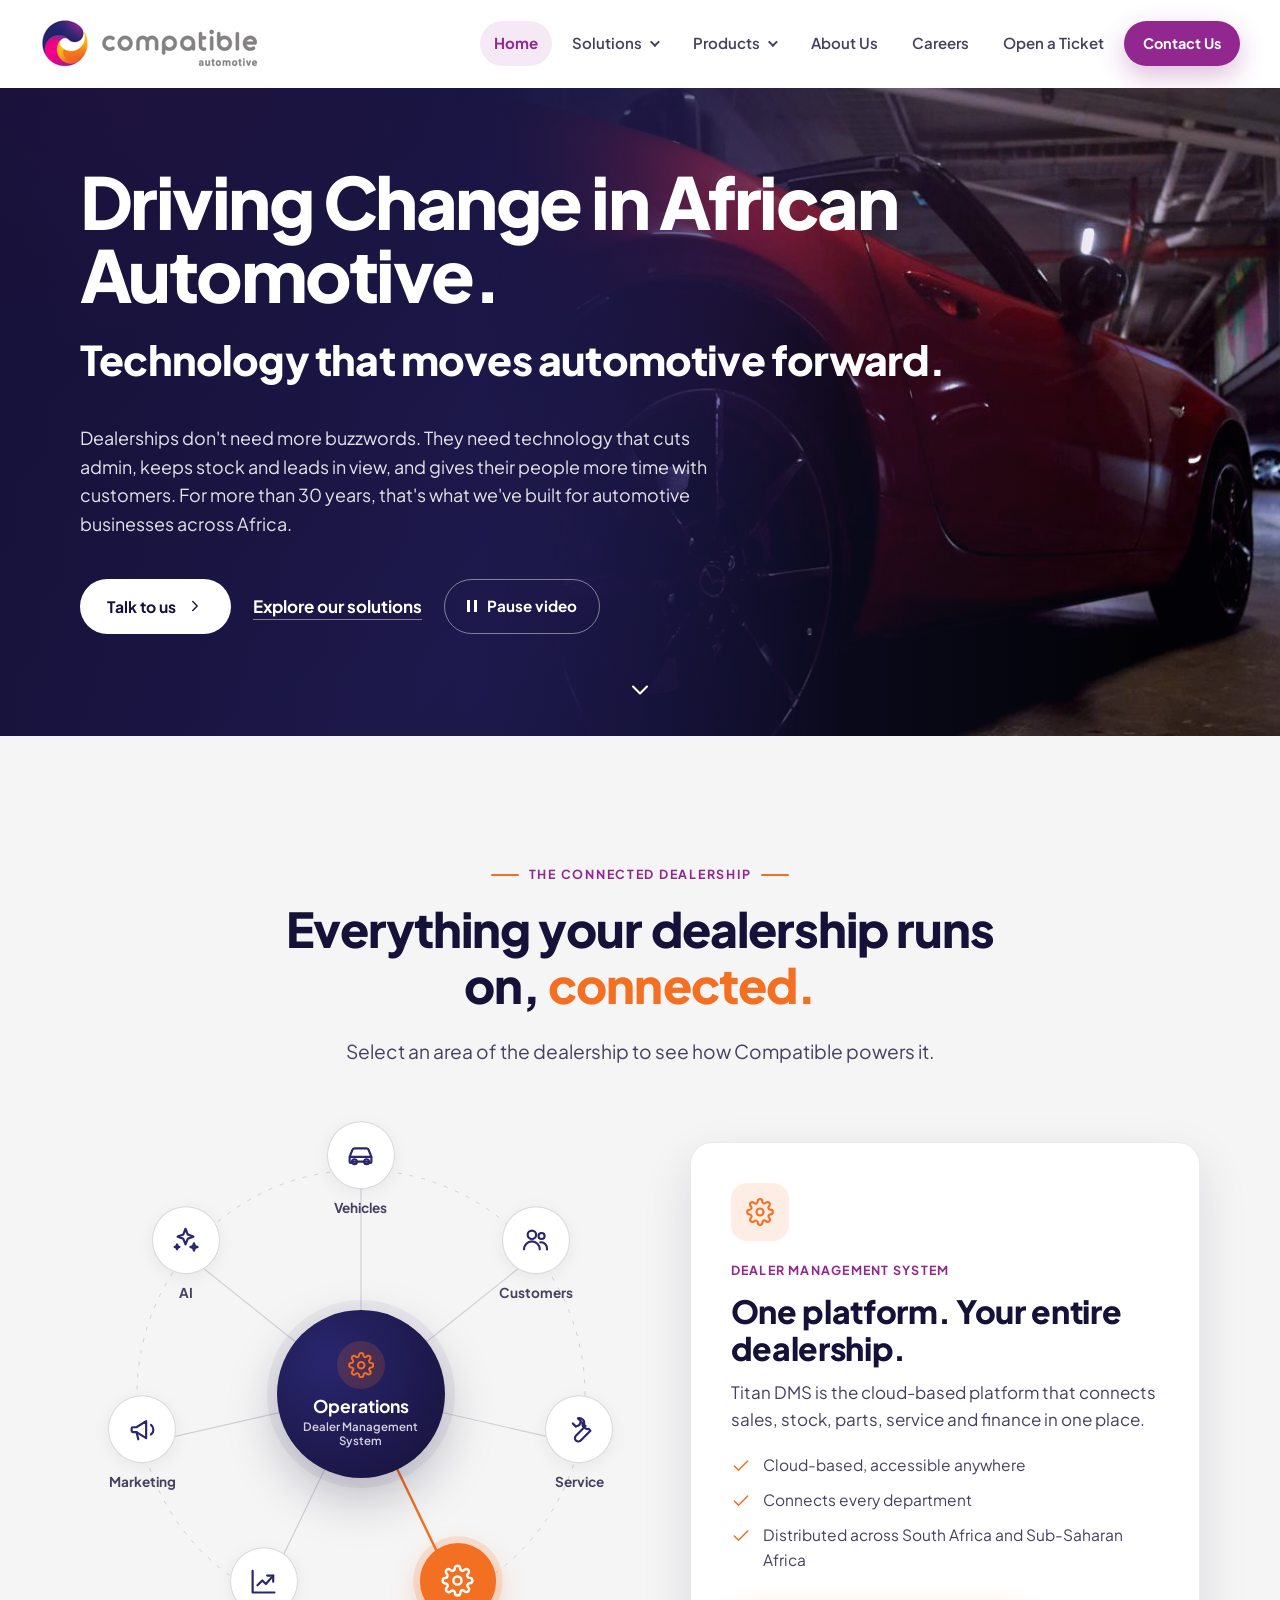
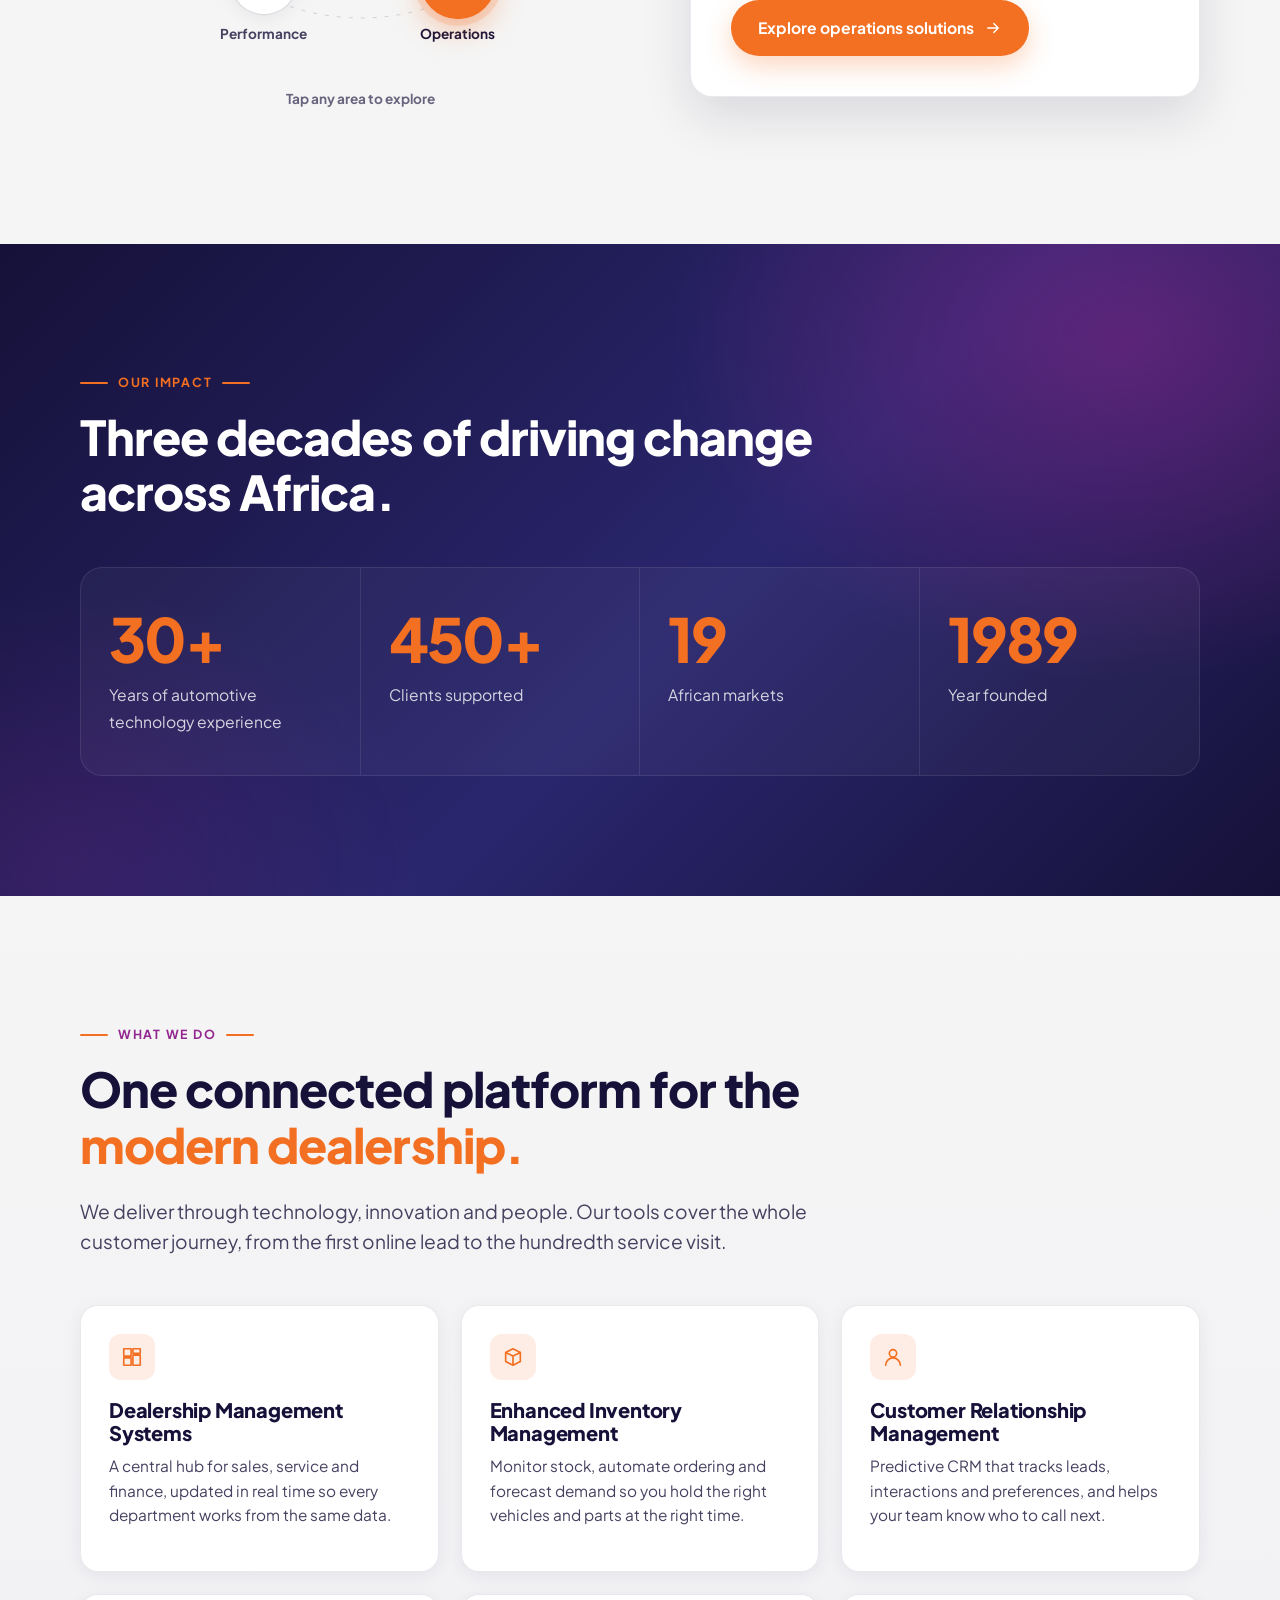
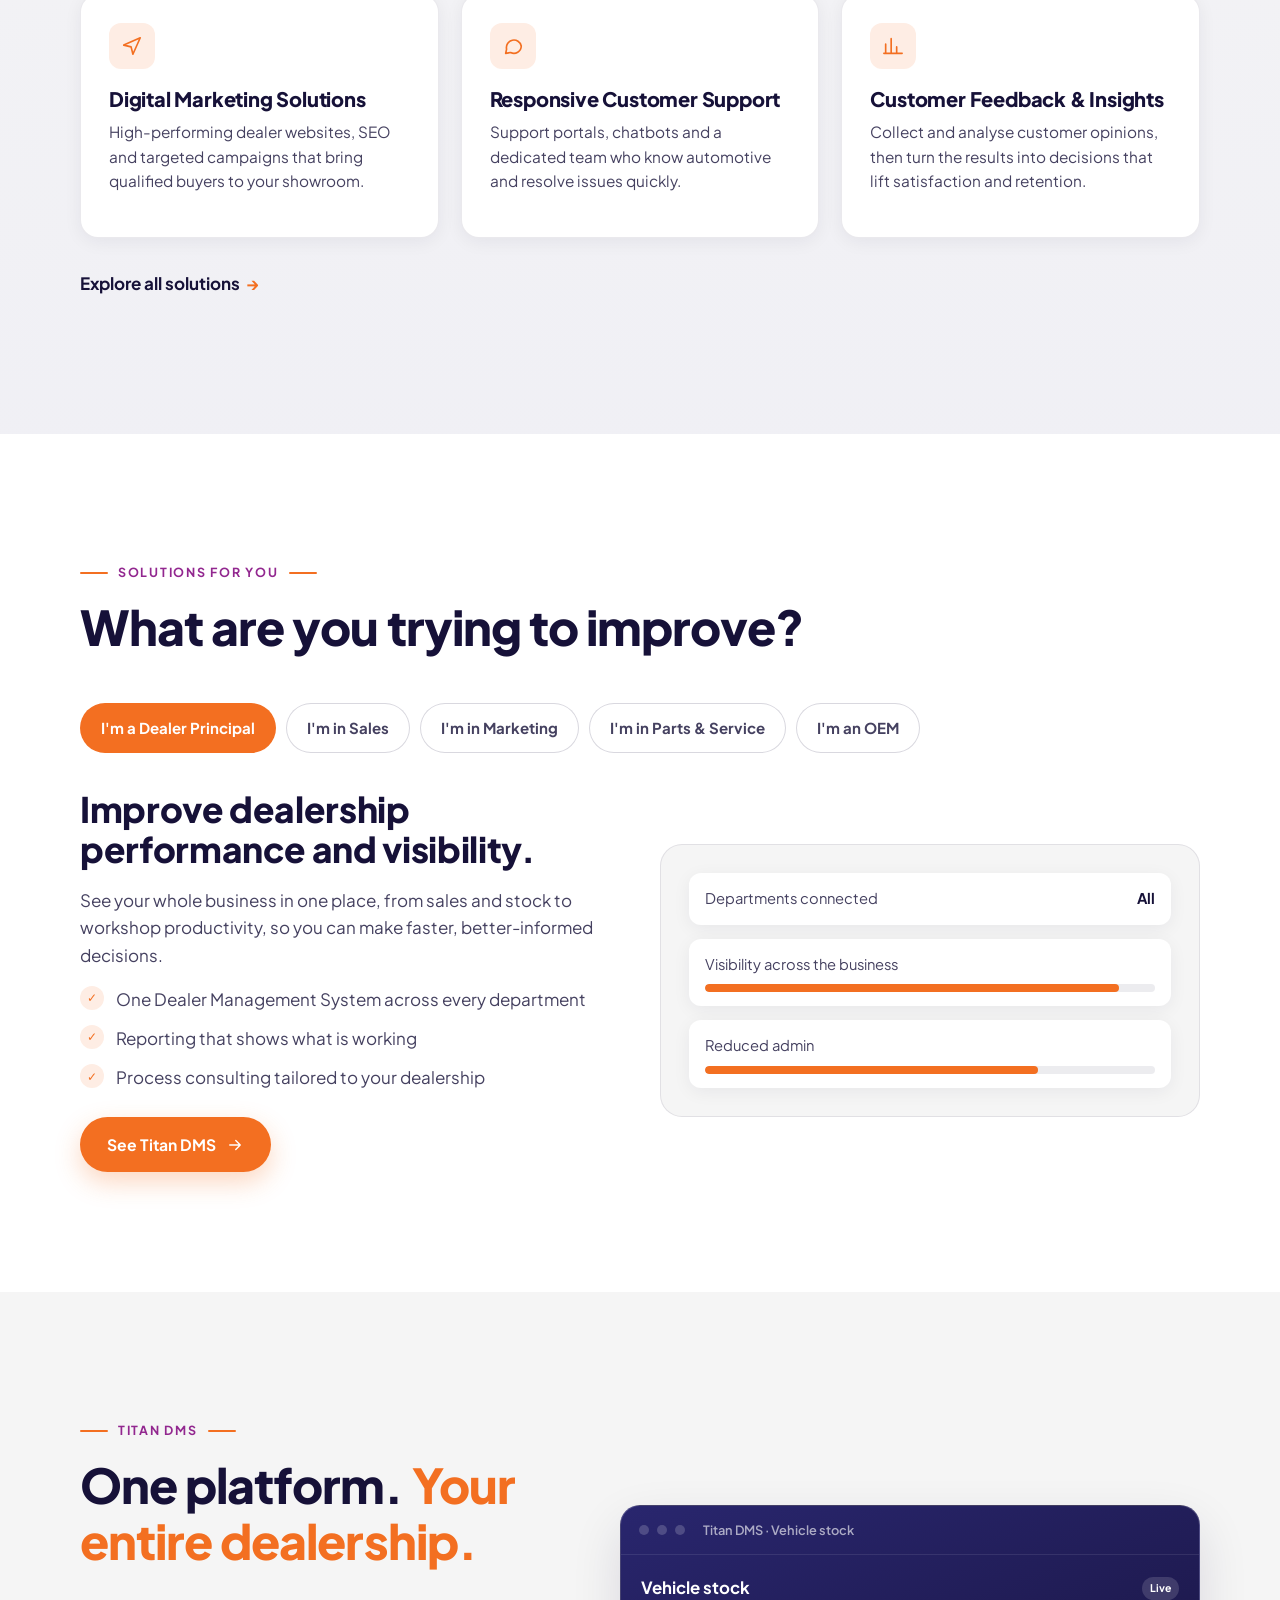
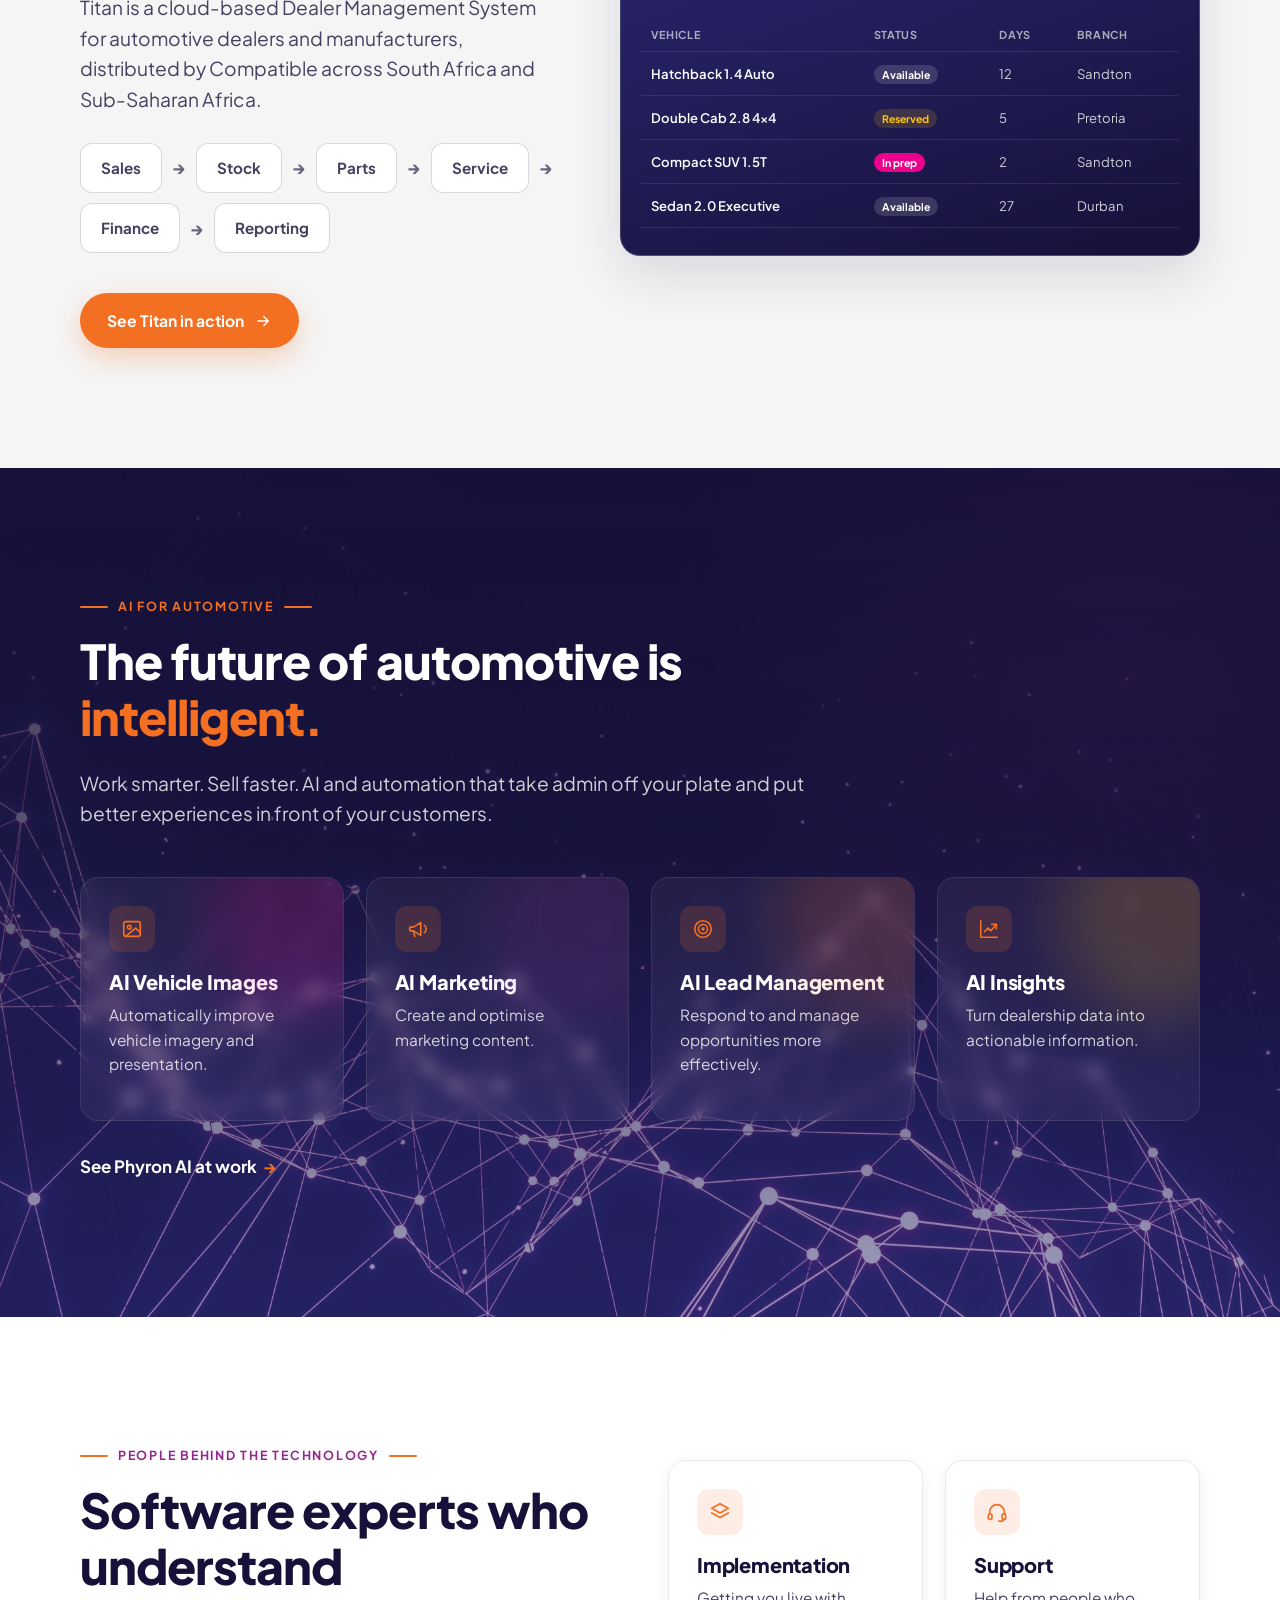
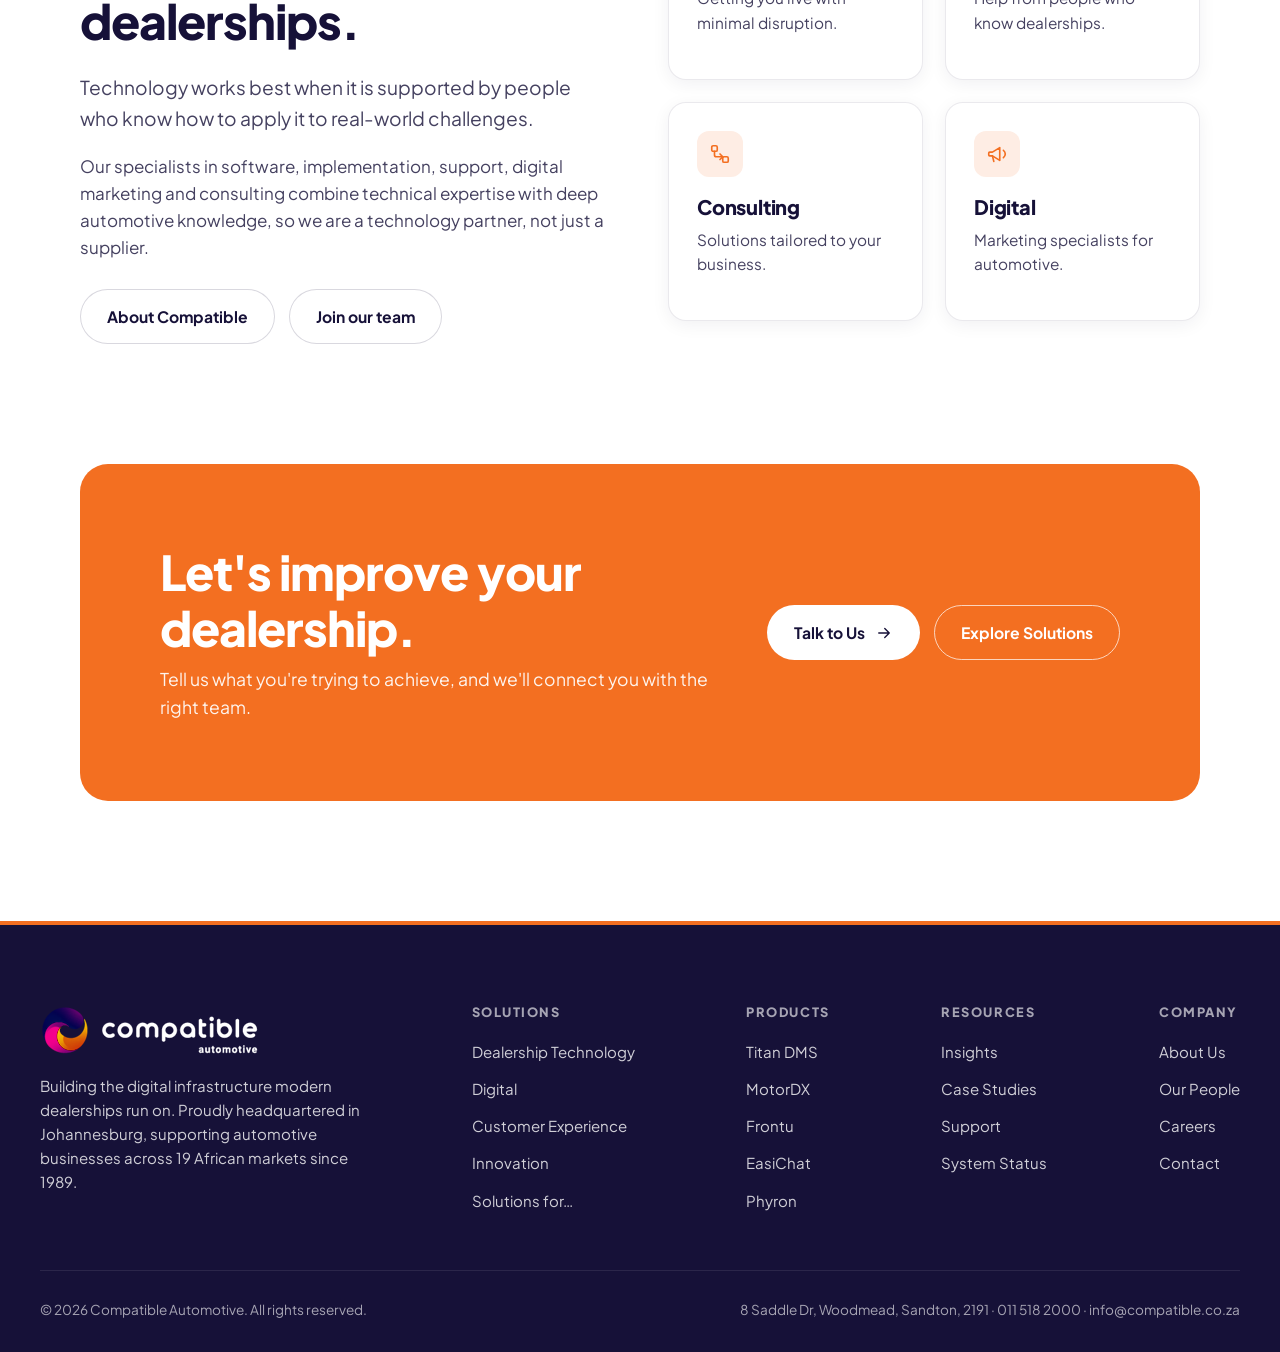
==== commit e49448a4: "latest updates" ====
--- a/index.html
+++ b/index.html
@@ -10,7 +10,7 @@
   <link rel="preconnect" href="https://fonts.googleapis.com">
   <link rel="preconnect" href="https://fonts.gstatic.com" crossorigin>
   <link href="https://fonts.googleapis.com/css2?family=Plus+Jakarta+Sans:wght@400;500;600;700;800&display=swap" rel="stylesheet">
-  <link rel="stylesheet" href="css/styles.css">
+  <link rel="stylesheet" href="css/styles.css?v=20261012n">
 </head>
 <body data-page="home">
 <div id="site-header"></div>
@@ -19,9 +19,14 @@
 
   <!-- Hero -->
   <section class="hero">
-    <!-- Hero photo: assets/hero.jpg (landscape, at least 2000px wide, subject on the right).
-         Current image: Unsplash photo kjWIILfGkOY (showroom sales floor), blurred so no brands are visible (Unsplash License). -->
-    <div class="hero-bg" aria-hidden="true"><img class="hero-photo" src="assets/hero.jpg" alt=""></div>
+    <!-- Hero video: assets/hero.mp4 with still frame assets/hero-poster.jpg (shown while loading).
+         Current clip: Mixkit "Red sports car" (74), Mixkit free licence.
+         Softened in CSS; no car badge is visible in the clip. -->
+    <div class="hero-bg" aria-hidden="true">
+      <video class="hero-photo hero-video" id="heroVideo" autoplay muted loop playsinline preload="auto" poster="assets/hero-poster.jpg">
+        <source src="assets/hero.mp4" type="video/mp4">
+      </video>
+    </div>
     <div class="container hero-content">
       <h1 class="hero-title">Driving Change in African Automotive.</h1>
       <p class="hero-sub">Technology that moves automotive forward.</p>
@@ -29,6 +34,7 @@
       <div class="btn-row">
         <a href="contact.html" class="btn btn--white">Talk to us <span data-icon="chevron"></span></a>
         <a href="solutions.html" class="hero-link">Explore our solutions</a>
+        <button type="button" class="hero-pause" id="heroPause" aria-controls="heroVideo" aria-pressed="false"><span class="hero-pause-icon" aria-hidden="true"></span><span class="hero-pause-label">Pause video</span></button>
       </div>
     </div>
     <a href="#dealership" class="hero-scroll" aria-label="Scroll to next section"><span data-icon="chevron"></span></a>
@@ -68,40 +74,48 @@
     </div>
   </section>
 
-  <!-- Solution categories -->
-  <section class="section section--indigo">
+  <!-- ============ SOLUTIONS ============ -->
+  <section class="section section--indigo" id="solutions">
     <div class="container">
       <div class="section-head reveal">
-        <span class="eyebrow">Our solutions</span>
-        <h2>Built around how dealerships actually work.</h2>
-        <p class="lead">From the workshop floor to the first online search, we bring together the technology automotive businesses need to perform better.</p>
-      </div>
-      <div class="grid grid-4">
-        <article class="card card--glow reveal">
-          <span class="ico" data-icon="cog"></span>
-          <h3>Dealership Technology</h3>
-          <ul><li>Dealer Management Systems</li><li>Stock management</li><li>Parts &amp; service</li><li>Vehicle sales</li><li>Reporting</li></ul>
-          <a class="link-arrow" href="solutions.html#dealership">Explore</a>
-        </article>
-        <article class="card card--glow reveal">
-          <span class="ico" data-icon="globe"></span>
-          <h3>Digital</h3>
-          <ul><li>Dealer websites</li><li>Digital marketing</li><li>SEO</li><li>Social media</li><li>Lead generation</li></ul>
-          <a class="link-arrow" href="solutions.html#digital">Explore</a>
-        </article>
-        <article class="card card--glow reveal">
-          <span class="ico" data-icon="users"></span>
-          <h3>Customer Experience</h3>
-          <ul><li>CRM</li><li>Customer communication</li><li>Lead management</li><li>Online enquiries</li><li>Automated communication</li></ul>
-          <a class="link-arrow" href="solutions.html#customer">Explore</a>
-        </article>
-        <article class="card card--glow reveal">
-          <span class="ico" data-icon="ai"></span>
-          <h3>Innovation</h3>
-          <ul><li>Artificial intelligence</li><li>Vehicle image enhancement</li><li>Automation</li><li>Data &amp; analytics</li><li>OEM integrations</li></ul>
-          <a class="link-arrow" href="solutions.html#innovation">Explore</a>
-        </article>
-      </div>
+        <span class="eyebrow">What we do</span>
+        <h2>One connected platform for the <span class="accent-text">modern dealership.</span></h2>
+        <p class="lead">We deliver through technology, innovation and people. Our tools cover the whole customer journey, from the first online lead to the hundredth service visit.</p>
+      </div>
+
+      <div class="grid grid-3">
+        <article class="card card--glow reveal">
+          <span class="ico"><svg viewBox="0 0 24 24" fill="none" stroke="currentColor" stroke-width="1.8" stroke-linecap="round" stroke-linejoin="round" aria-hidden="true"><path d="M3 3h8v8H3zM13 3h8v5h-8zM13 10h8v11h-8zM3 13h8v8H3z"/></svg></span>
+          <h3>Dealership Management Systems</h3>
+          <p>A central hub for sales, service and finance, updated in real time so every department works from the same data.</p>
+        </article>
+        <article class="card card--glow reveal">
+          <span class="ico"><svg viewBox="0 0 24 24" fill="none" stroke="currentColor" stroke-width="1.8" stroke-linecap="round" stroke-linejoin="round" aria-hidden="true"><path d="M4 7l8-4 8 4v10l-8 4-8-4zM4 7l8 4 8-4M12 11v10"/></svg></span>
+          <h3>Enhanced Inventory Management</h3>
+          <p>Monitor stock, automate ordering and forecast demand so you hold the right vehicles and parts at the right time.</p>
+        </article>
+        <article class="card card--glow reveal">
+          <span class="ico"><svg viewBox="0 0 24 24" fill="none" stroke="currentColor" stroke-width="1.8" stroke-linecap="round" stroke-linejoin="round" aria-hidden="true"><path d="M12 12a4 4 0 100-8 4 4 0 000 8zM4 21a8 8 0 0116 0"/></svg></span>
+          <h3>Customer Relationship Management</h3>
+          <p>Predictive CRM that tracks leads, interactions and preferences, and helps your team know who to call next.</p>
+        </article>
+        <article class="card card--glow reveal">
+          <span class="ico"><svg viewBox="0 0 24 24" fill="none" stroke="currentColor" stroke-width="1.8" stroke-linecap="round" stroke-linejoin="round" aria-hidden="true"><path d="M3 11l18-8-8 18-2-8z"/></svg></span>
+          <h3>Digital Marketing Solutions</h3>
+          <p>High-performing dealer websites, SEO and targeted campaigns that bring qualified buyers to your showroom.</p>
+        </article>
+        <article class="card card--glow reveal">
+          <span class="ico"><svg viewBox="0 0 24 24" fill="none" stroke="currentColor" stroke-width="1.8" stroke-linecap="round" stroke-linejoin="round" aria-hidden="true"><path d="M21 12a8 8 0 01-11.6 7.1L4 20l1-4.6A8 8 0 1121 12z"/></svg></span>
+          <h3>Responsive Customer Support</h3>
+          <p>Support portals, chatbots and a dedicated team who know automotive and resolve issues quickly.</p>
+        </article>
+        <article class="card card--glow reveal">
+          <span class="ico"><svg viewBox="0 0 24 24" fill="none" stroke="currentColor" stroke-width="1.8" stroke-linecap="round" stroke-linejoin="round" aria-hidden="true"><path d="M4 20V10M10 20V4M16 20v-7M22 20H2"/></svg></span>
+          <h3>Customer Feedback &amp; Insights</h3>
+          <p>Collect and analyse customer opinions, then turn the results into decisions that lift satisfaction and retention.</p>
+        </article>
+      </div>
+      <p style="margin-top:32px" class="reveal"><a class="link-arrow" href="solutions.html">Explore all solutions</a></p>
     </div>
   </section>
 
@@ -243,7 +257,7 @@
         <article class="card ai-card reveal"><span class="glow" style="background:var(--orange)"></span><span class="ico" data-icon="target"></span><h3>AI Lead Management</h3><p>Respond to and manage opportunities more effectively.</p></article>
         <article class="card ai-card reveal"><span class="glow" style="background:var(--yellow)"></span><span class="ico" data-icon="chart"></span><h3>AI Insights</h3><p>Turn dealership data into actionable information.</p></article>
       </div>
-      <p style="margin-top:32px" class="reveal"><a class="link-arrow" href="ai.html">Discover AI &amp; Innovation</a></p>
+      <p style="margin-top:32px" class="reveal"><a class="link-arrow" href="products.html#phyron-at-work">See Phyron AI at work</a></p>
     </div>
   </section>
 
@@ -287,6 +301,6 @@
 </main>
 
 <div id="site-footer"></div>
-<script src="js/main.js"></script>
+<script src="js/main.js?v=20261012n"></script>
 </body>
 </html>
--- a/css/styles.css
+++ b/css/styles.css
@@ -103,7 +103,7 @@
 .section--brand .btn--ghost { background: transparent; color: #fff; border-color: var(--line-strong); }
 .section--brand .btn--ghost:hover { border-color: #fff; }
 .section--brand .ph { color: #ffc20e; border-color: #ffc20e; }
-.section--brand .badge { background: rgba(255, 255, 255, .08); color: #fff; }
+.section--brand .form-card .ph { color: var(--purple); border-color: var(--purple); }.section--brand .badge { background: rgba(255, 255, 255, .08); color: #fff; }
 .section--brand .breadcrumb a:hover { color: var(--orange); }
 .section--brand .tl-item b, .section--brand .case dt { color: var(--orange); }
 .section--brand .case-top { background: rgba(255, 255, 255, .06); }
@@ -121,6 +121,7 @@
   background: var(--orange); /* navy text: white on this orange is too faint */
   color: var(--text);
 }
+.section--brand .form-card,
 .section--pink .card, .section--orange .card {
   --text: var(--navy); --text-2: color-mix(in srgb, #161138 80%, #fff);   /* navy tints */ --text-3: color-mix(in srgb, #161138 65%, #fff);
   --line: rgba(22, 17, 56, .09); --line-strong: rgba(22, 17, 56, .16);
@@ -193,24 +194,27 @@
   border-bottom: 1px solid transparent; transition: border-color .3s, background .3s, box-shadow .3s;
 }
 .site-header.scrolled { border-bottom-color: var(--line); box-shadow: var(--shadow-sm); }
-.site-header .container { height: 100%; display: flex; align-items: center; gap: 24px; max-width: none; }
-
-.brand { display: flex; align-items: center; flex-shrink: 0; }
+.site-header .container { height: 100%; display: flex; align-items: center; gap: 6px; max-width: none; }
+
+.brand { display: flex; align-items: center; flex-shrink: 0; margin-right: 18px; }
 .brand img { height: 51px; width: auto; }
 
-.main-nav { display: flex; align-items: center; gap: 4px; margin-left: auto; }
-.main-nav > a, .nav-item > button {
+.main-nav { display: flex; align-items: center; gap: 6px; margin-left: auto; }
+.main-nav > a, .nav-item {
   padding: 10px 14px; border-radius: 999px; font-size: .94rem; font-weight: 600; color: var(--text-2);
   background: none; border: 0; cursor: pointer; transition: color .2s, background .2s; display: inline-flex; align-items: center; gap: 6px; white-space: nowrap;
 }
-.main-nav > a:hover, .nav-item > button:hover { color: var(--text); background: var(--bg-alt); }
+.main-nav > a:hover, .nav-item:hover { color: var(--text); background: var(--bg-alt); }
 /* Current page: purple pill so it reads differently from the grey hover */
-.main-nav > a.active, .nav-item.active > button, .header-actions .support-link.active {
+.main-nav > a.active, .nav-item.active, .header-actions .support-link.active {
   color: var(--purple); background: rgba(146, 39, 143, .1); font-weight: 700;
 }
 .nav-item { position: relative; }
-.nav-item > button::after { content: ""; width: 7px; height: 7px; border-right: 2px solid currentColor; border-bottom: 2px solid currentColor; transform: rotate(45deg) translateY(-2px); }
+.nav-link { color: inherit; }
+.nav-caret { background: none; border: 0; padding: 4px 2px; color: inherit; cursor: pointer; display: inline-grid; place-items: center; }
+.nav-caret::after { content: ""; width: 7px; height: 7px; border-right: 2px solid currentColor; border-bottom: 2px solid currentColor; transform: rotate(45deg) translateY(-2px); }
 .mega {
+  white-space: normal; font-weight: 400; cursor: default;
   position: absolute; top: calc(100% + 12px); left: 50%; transform: translateX(-50%) translateY(8px);
   width: min(720px, 90vw); padding: 22px; border-radius: var(--radius);
   background: #fff; border: 1px solid var(--line); box-shadow: var(--shadow);
@@ -224,9 +228,11 @@
 .mega strong { display: block; font-size: .96rem; color: var(--text); }
 .mega span { font-size: .85rem; color: var(--text-3); line-height: 1.4; }
 
-.header-actions { display: flex; align-items: center; gap: 10px; }
-.header-actions .support-link { font-size: .94rem; font-weight: 600; color: var(--text-2); padding: 10px 12px; }
+.header-actions { display: flex; align-items: center; gap: 6px; }
+.header-actions .support-link { font-size: .94rem; font-weight: 600; color: var(--text-2); padding: 10px 14px; white-space: nowrap; }
 .header-actions .support-link { border-radius: 999px; }
+.header-actions .btn--primary { background: var(--purple); box-shadow: 0 10px 26px rgba(146, 39, 143, .3); }
+.header-actions .btn--primary:hover { box-shadow: 0 14px 34px rgba(146, 39, 143, .42); }
 .header-actions .support-link:hover { color: var(--text); background: var(--bg-alt); }
 
 .nav-toggle { display: none; background: none; border: 1px solid var(--line-strong); border-radius: 10px; width: 44px; height: 44px; cursor: pointer; margin-left: auto; }
@@ -243,7 +249,10 @@
     position: fixed; top: var(--header-h); left: 0; right: 0; bottom: 0; overflow-y: auto;
     background: var(--bg); padding: 20px var(--gutter) 120px; margin: 0;
   }
-  .nav-open .main-nav > a, .nav-open .nav-item > button { width: 100%; justify-content: space-between; font-size: 1.1rem; padding: 14px 12px; border-radius: 10px; }
+  .nav-open .main-nav > a, .nav-open .nav-item { width: 100%; justify-content: space-between; flex-wrap: wrap; font-size: 1.1rem; padding: 14px 12px; border-radius: 10px; }
+  .nav-open .nav-link { flex: 1; }
+  .nav-open .nav-caret { padding: 6px 10px; }
+  .nav-open .nav-item .mega { flex-basis: 100%; }
   .nav-open .mega { position: static; transform: none; width: auto; opacity: 1; visibility: visible; display: none; grid-template-columns: 1fr; box-shadow: none; margin: 4px 0 10px; padding: 8px; background: var(--bg-alt); }
   .nav-open .nav-item.open .mega { display: grid; transform: none; }
   .nav-open .nav-item:hover .mega { transform: none; }
@@ -283,6 +292,18 @@
   position: absolute; top: 0; right: 0; width: 62%; height: 100%; object-fit: cover; object-position: 65% center;
   -webkit-mask-image: linear-gradient(90deg, transparent 0%, #000 45%); mask-image: linear-gradient(90deg, transparent 0%, #000 45%);
 }
+/* Video: slight zoom hides the soft edges the blur creates;
+   and softened like an out-of-focus background */
+.hero-video { object-position: 40% center; filter: blur(.6px) contrast(1.12) saturate(1.15); transform-origin: 65% 50%; animation: heroDrift 8s ease-in-out infinite alternate; }
+@keyframes heroDrift { from { transform: scale(1.04) translateX(0); } to { transform: scale(1.16) translateX(-3%); } }
+.hero-pause {
+  display: inline-flex; align-items: center; gap: 10px; padding: 13px 22px; border-radius: 999px; cursor: pointer;
+  background: transparent; color: #fff; border: 1px solid rgba(255, 255, 255, .45); font-weight: 700; font-size: .95rem;
+  transition: border-color .2s, background .2s;
+}
+.hero-pause:hover { border-color: #fff; background: rgba(255, 255, 255, .08); }
+.hero-pause-icon { width: 10px; height: 12px; border-left: 3px solid #fff; border-right: 3px solid #fff; }
+.hero-pause[aria-pressed="true"] .hero-pause-icon { width: 0; height: 0; border: 0; border-left: 10px solid #fff; border-top: 6px solid transparent; border-bottom: 6px solid transparent; }
 /* Brand colour wash over everything */
 .hero-bg::after {
   content: ""; position: absolute; inset: 0;
@@ -371,6 +392,7 @@
 
 .product-card { display: flex; flex-direction: column; }
 .product-card .product-links { margin-top: auto; }
+.product-card .product-example { align-self: flex-start; margin-top: 18px; }
 .product-card { padding: 0; overflow: hidden; }
 .product-card > :not(.product-logo) { margin-left: 28px; margin-right: 28px; }
 .product-card > :last-child { margin-bottom: 28px; }
@@ -399,8 +421,12 @@
   display: grid; place-items: center; text-align: center;
   box-shadow: 0 0 0 10px rgba(22, 17, 56, .05), 0 20px 50px rgba(22, 17, 56, .25);
 }
-.orbit-core img { width: 42%; margin: 0 auto 6px; }
-.orbit-core span { font-size: clamp(.62rem, 1.4vw, .8rem); font-weight: 700; color: var(--text-2); line-height: 1.2; display: block; }
+.core-inner { display: flex; flex-direction: column; align-items: center; gap: 4px; padding: 0 10%; }
+.core-inner.pop { animation: fadeUp .4s ease both; }
+.core-ico { display: grid; place-items: center; width: clamp(34px, 6vw, 48px); aspect-ratio: 1; border-radius: 50%; background: rgba(243, 111, 33, .18); color: var(--orange); margin-bottom: 4px; }
+.core-ico svg { width: 55%; height: 55%; }
+.core-inner b { font-size: clamp(.85rem, 1.8vw, 1.1rem); color: #fff; line-height: 1.1; }
+.core-inner span:last-child { font-size: clamp(.58rem, 1.2vw, .72rem); font-weight: 600; color: var(--text-2); line-height: 1.2; }
 .node {
   position: absolute; transform: translate(-50%, -50%); display: flex; flex-direction: column; align-items: center; gap: 8px;
   background: none; border: 0; cursor: pointer; padding: 0; width: 96px;
@@ -664,3 +690,39 @@
   *, *::before, *::after { animation: none !important; transition: none !important; scroll-behavior: auto !important; }
   .reveal { opacity: 1; transform: none; }
 }
+
+
+/* Page top with a live background video (same look as the homepage hero) */
+.page-hero--video { min-height: 520px; display: flex; align-items: center; }
+.page-hero--video .hero-bg { z-index: 0; }
+.page-hero--video .page-video { filter: contrast(1.12) saturate(1.15); transform-origin: 65% 50%; animation: heroDrift 8s ease-in-out infinite alternate; }
+@media (max-width: 640px) { .page-hero--video { min-height: 0; } }
+/* Products page: recolour the dashboard video into brand purple */
+.page-hero--video .page-video--purple { filter: grayscale(1) sepia(1) saturate(4) hue-rotate(250deg) brightness(.95) contrast(1.15); }
+
+/* ---------- Careers: job listings ---------- */
+.jobs { background: #fff; color: var(--navy); border-radius: 24px; padding: clamp(24px, 4vw, 44px); box-shadow: var(--shadow); }
+.jobs-head { display: flex; justify-content: space-between; align-items: flex-start; gap: 16px; flex-wrap: wrap; margin-bottom: 26px; }
+.jobs-head h3 { font-size: clamp(1.4rem, 2.4vw, 1.9rem); margin: 0 0 6px; color: var(--navy); }
+.jobs-head p { margin: 0; color: color-mix(in srgb, #161138 80%, #fff); }
+.jobs .ph { color: var(--purple); border-color: var(--purple); }
+.job-list { list-style: none; padding: 0; margin: 0; display: grid; gap: 12px; }
+.job {
+  display: grid; grid-template-columns: auto 1fr auto auto; align-items: center; gap: 20px;
+  padding: 18px 20px; border-radius: 16px; background: color-mix(in srgb, #858384 8%, #fff); border: 1px solid transparent;
+  transition: border-color .25s, background .25s, transform .25s, box-shadow .25s;
+}
+.job:hover { background: #fff; border-color: rgba(146, 39, 143, .35); transform: translateY(-2px); box-shadow: 0 12px 30px rgba(22, 17, 56, .08); }
+.job-ico { width: 48px; height: 48px; border-radius: 14px; display: grid; place-items: center; background: rgba(146, 39, 143, .1); color: var(--purple); }
+.job-ico svg { width: 22px; height: 22px; }
+.job-main h4 { margin: 0 0 2px; font-size: 1.08rem; color: var(--navy); }
+.job-team { font-size: .88rem; font-weight: 600; color: var(--purple); }
+.job-meta { display: flex; gap: 8px; flex-wrap: wrap; }
+.job-tag { display: inline-flex; align-items: center; gap: 6px; font-size: .8rem; font-weight: 600; color: color-mix(in srgb, #161138 80%, #fff); background: #fff; border: 1px solid rgba(22, 17, 56, .1); padding: 6px 12px; border-radius: 999px; }
+.job-tag svg { width: 14px; height: 14px; color: var(--orange); }
+.job-tag--type { background: rgba(243, 111, 33, .12); border-color: transparent; color: var(--navy); }
+@media (max-width: 760px) {
+  .job { grid-template-columns: auto 1fr; gap: 14px 16px; }
+  .job-meta, .job-apply { grid-column: 1 / -1; }
+  .job-apply { justify-self: start; }
+}
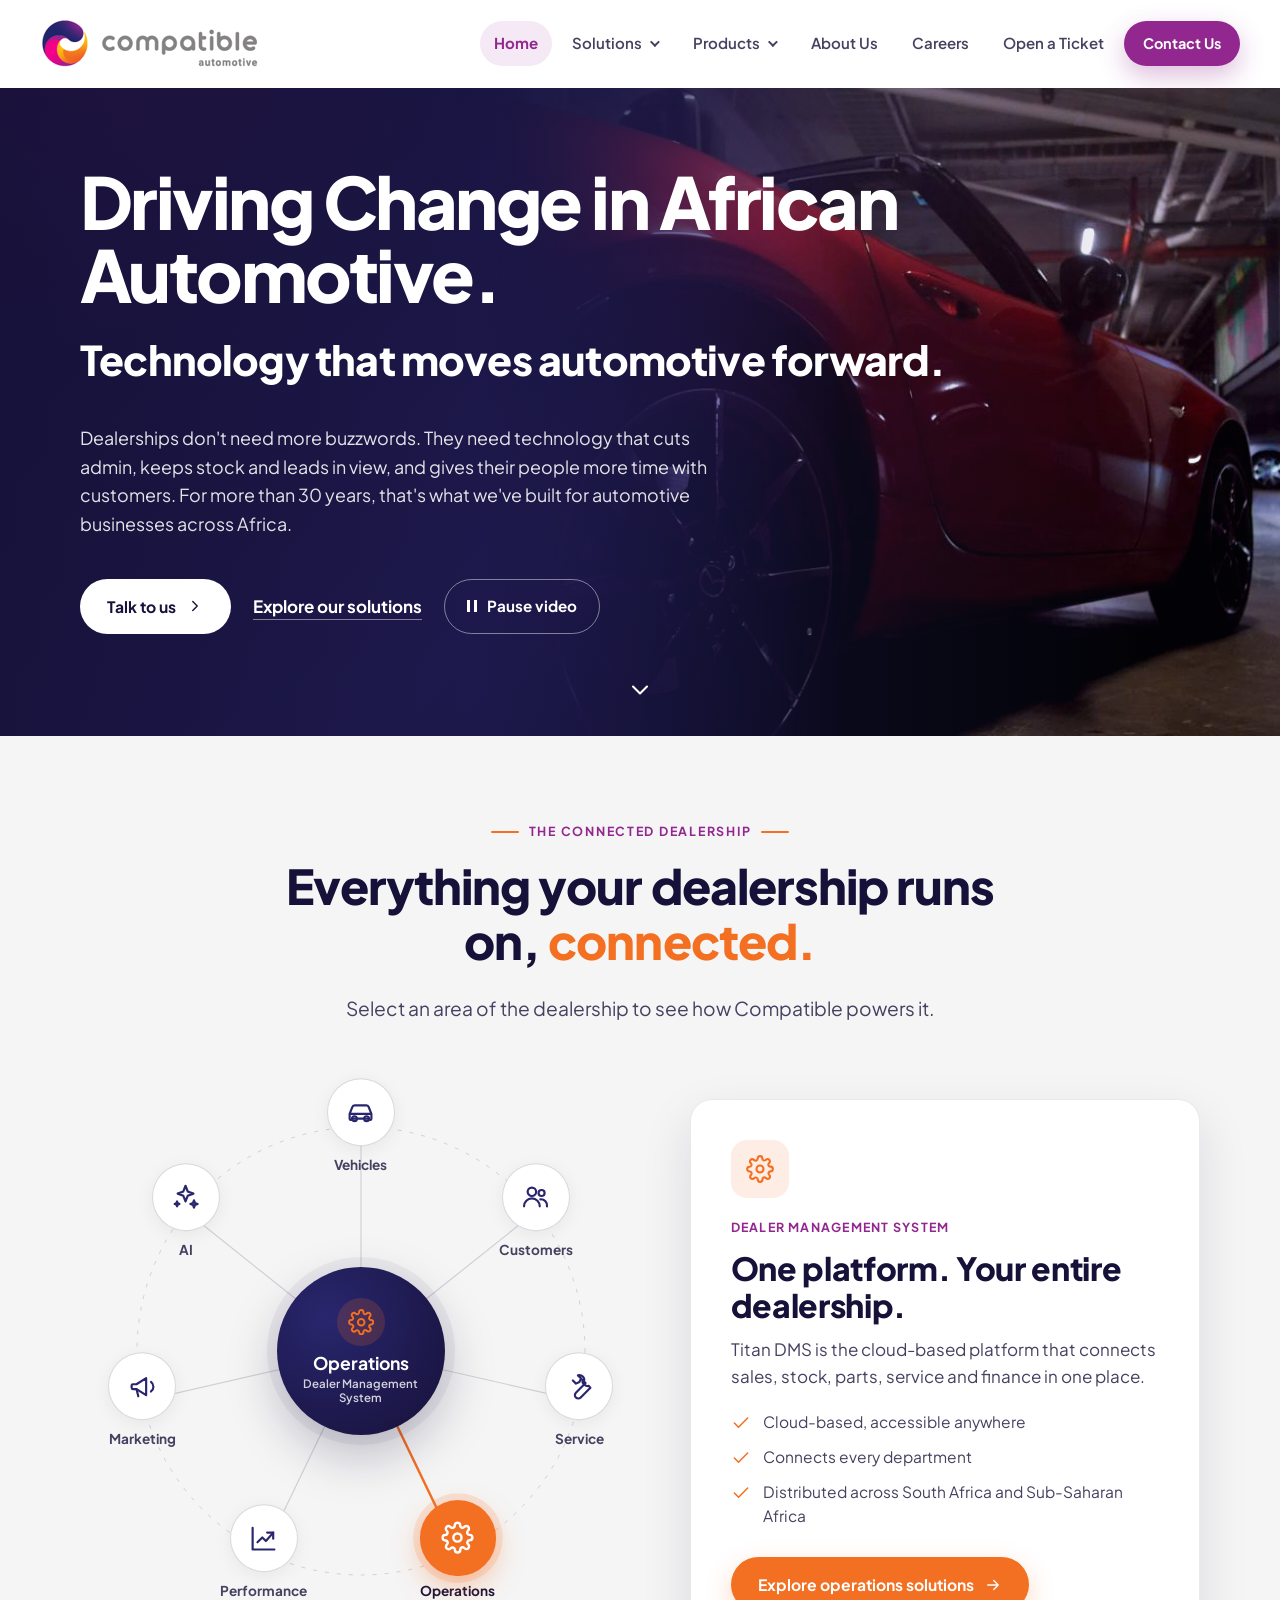
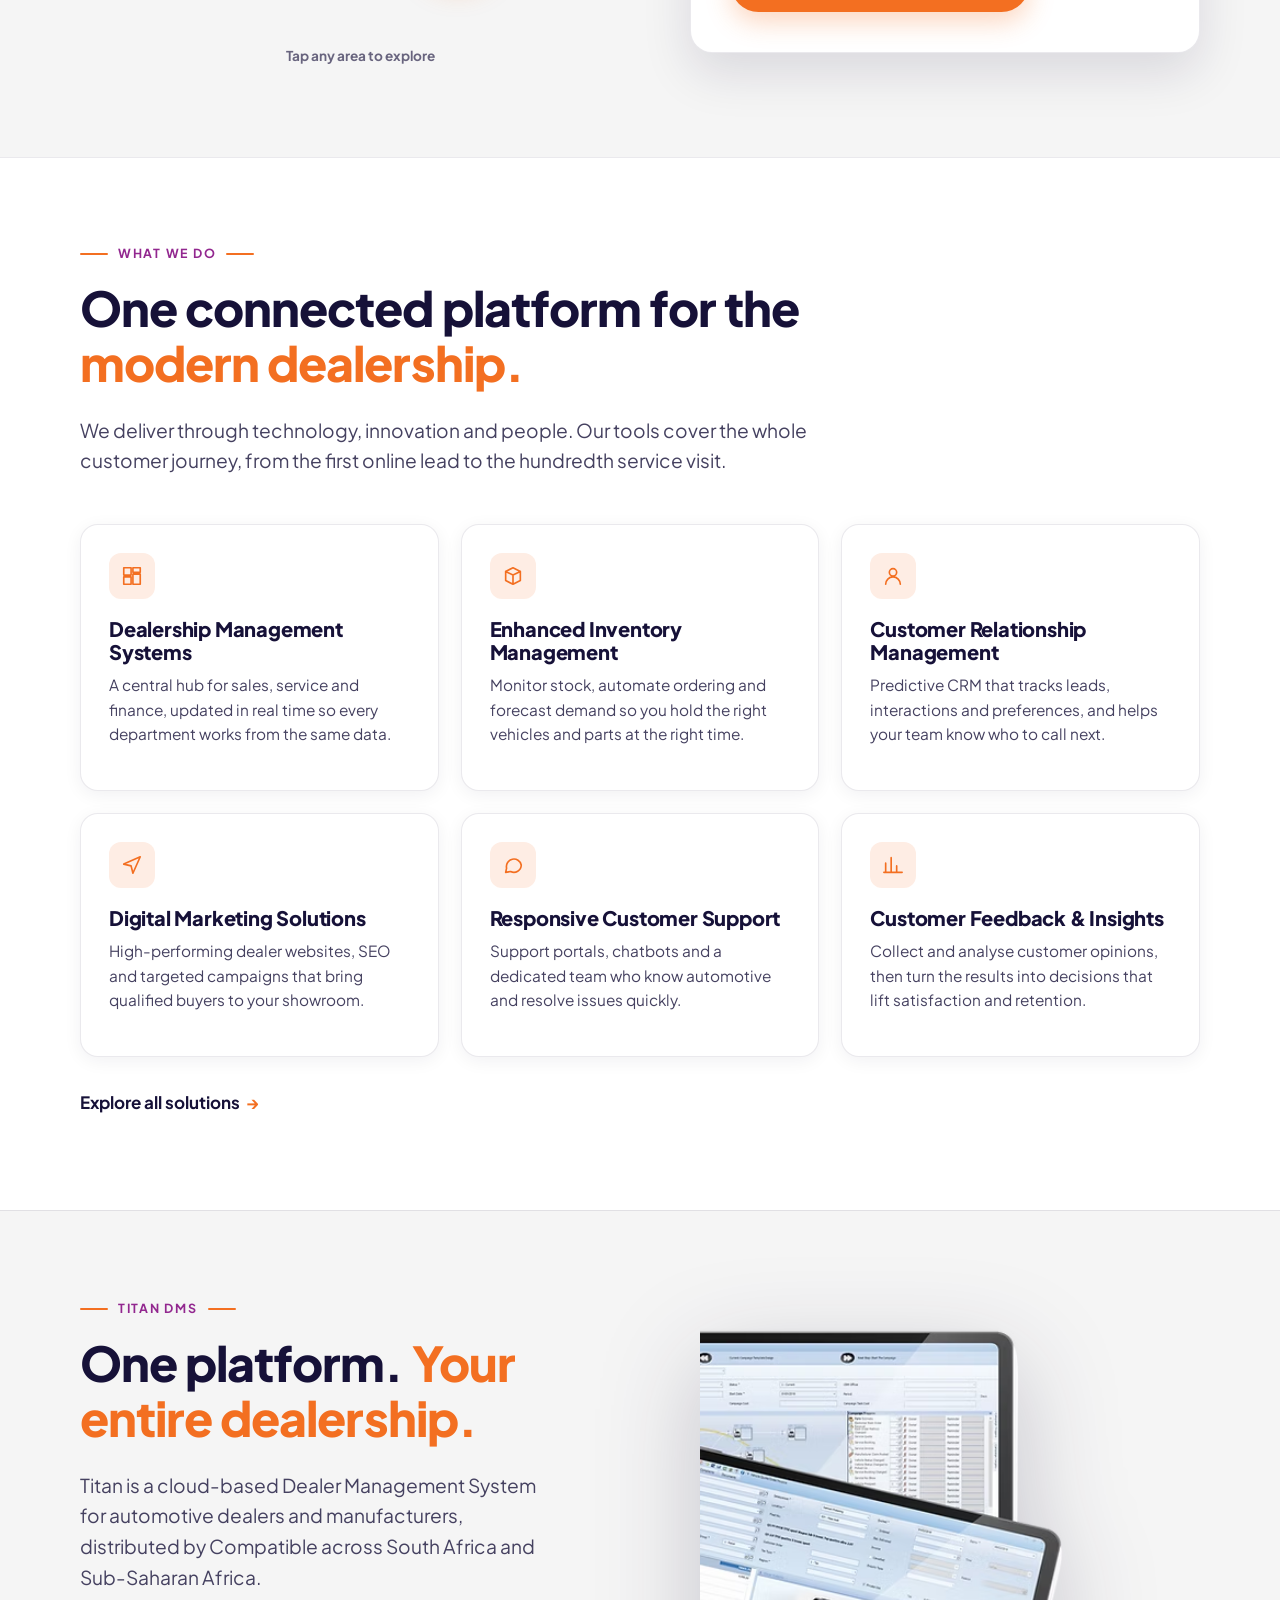
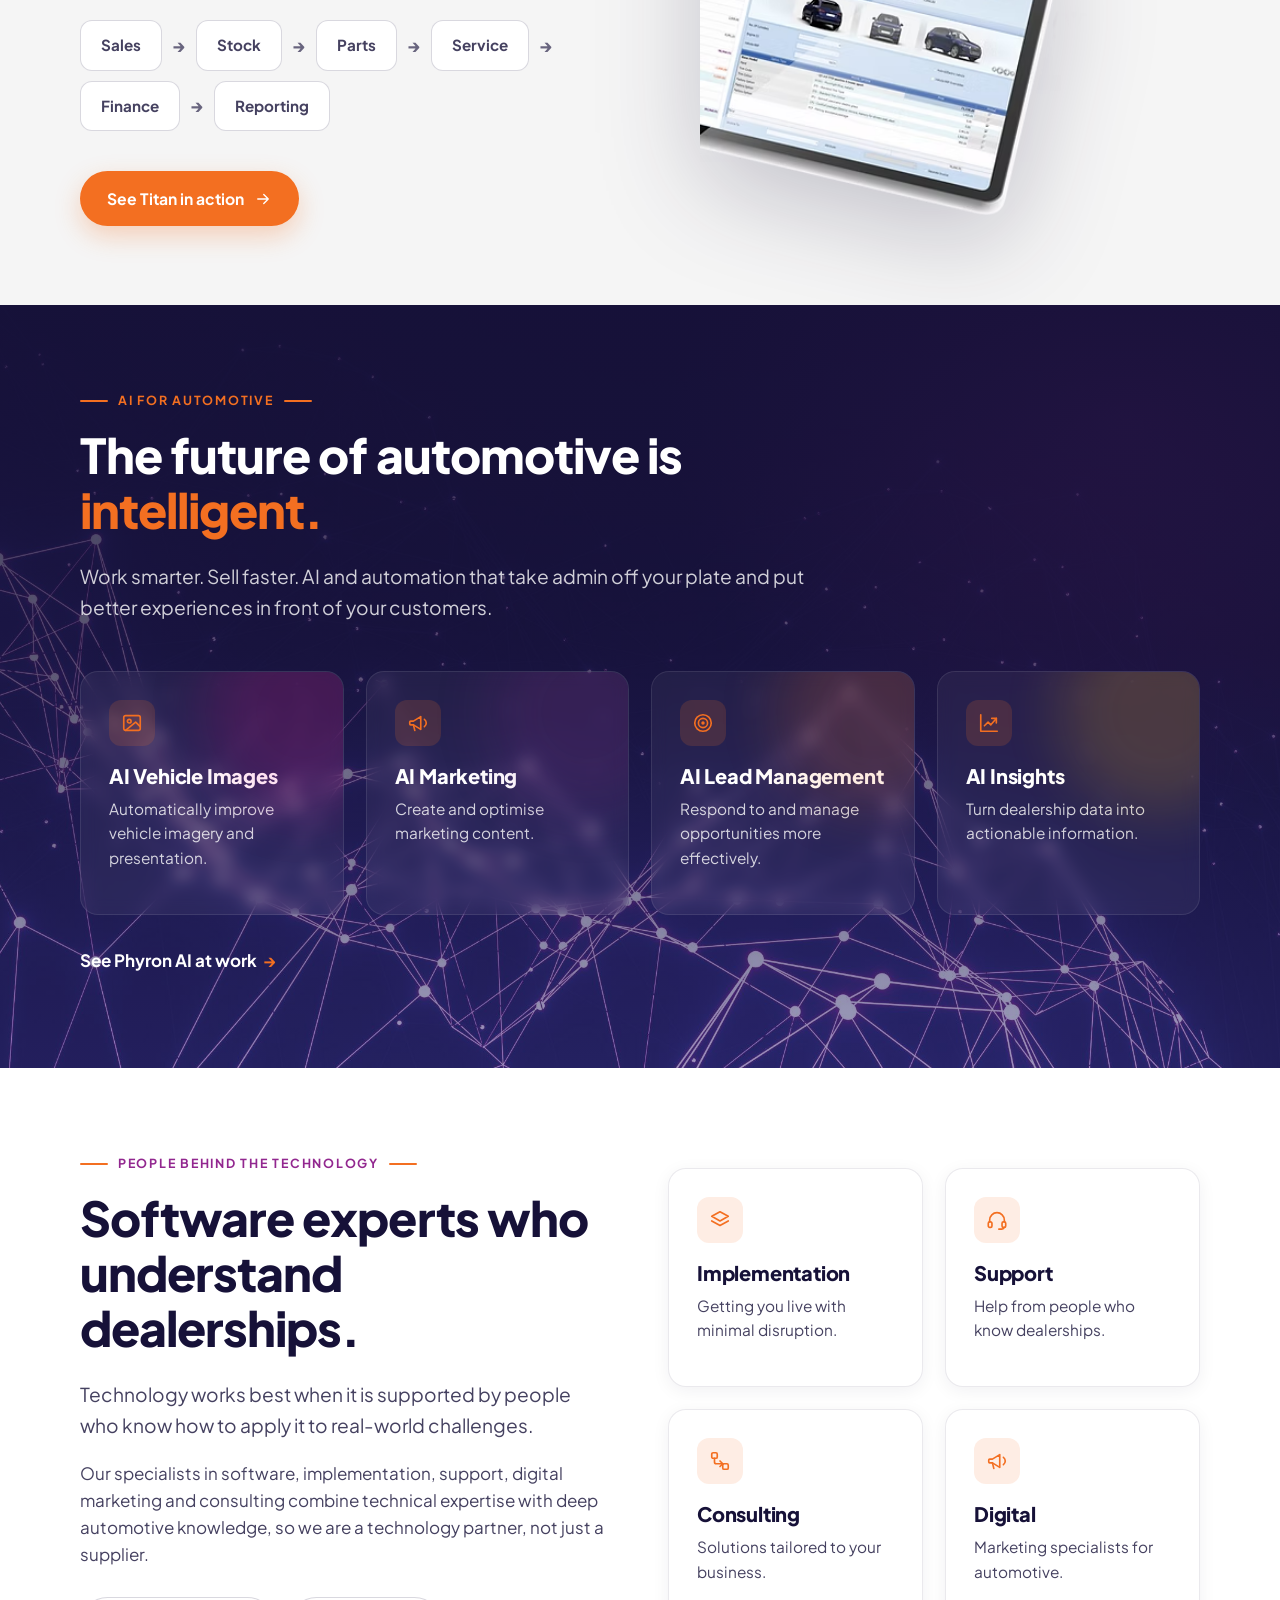
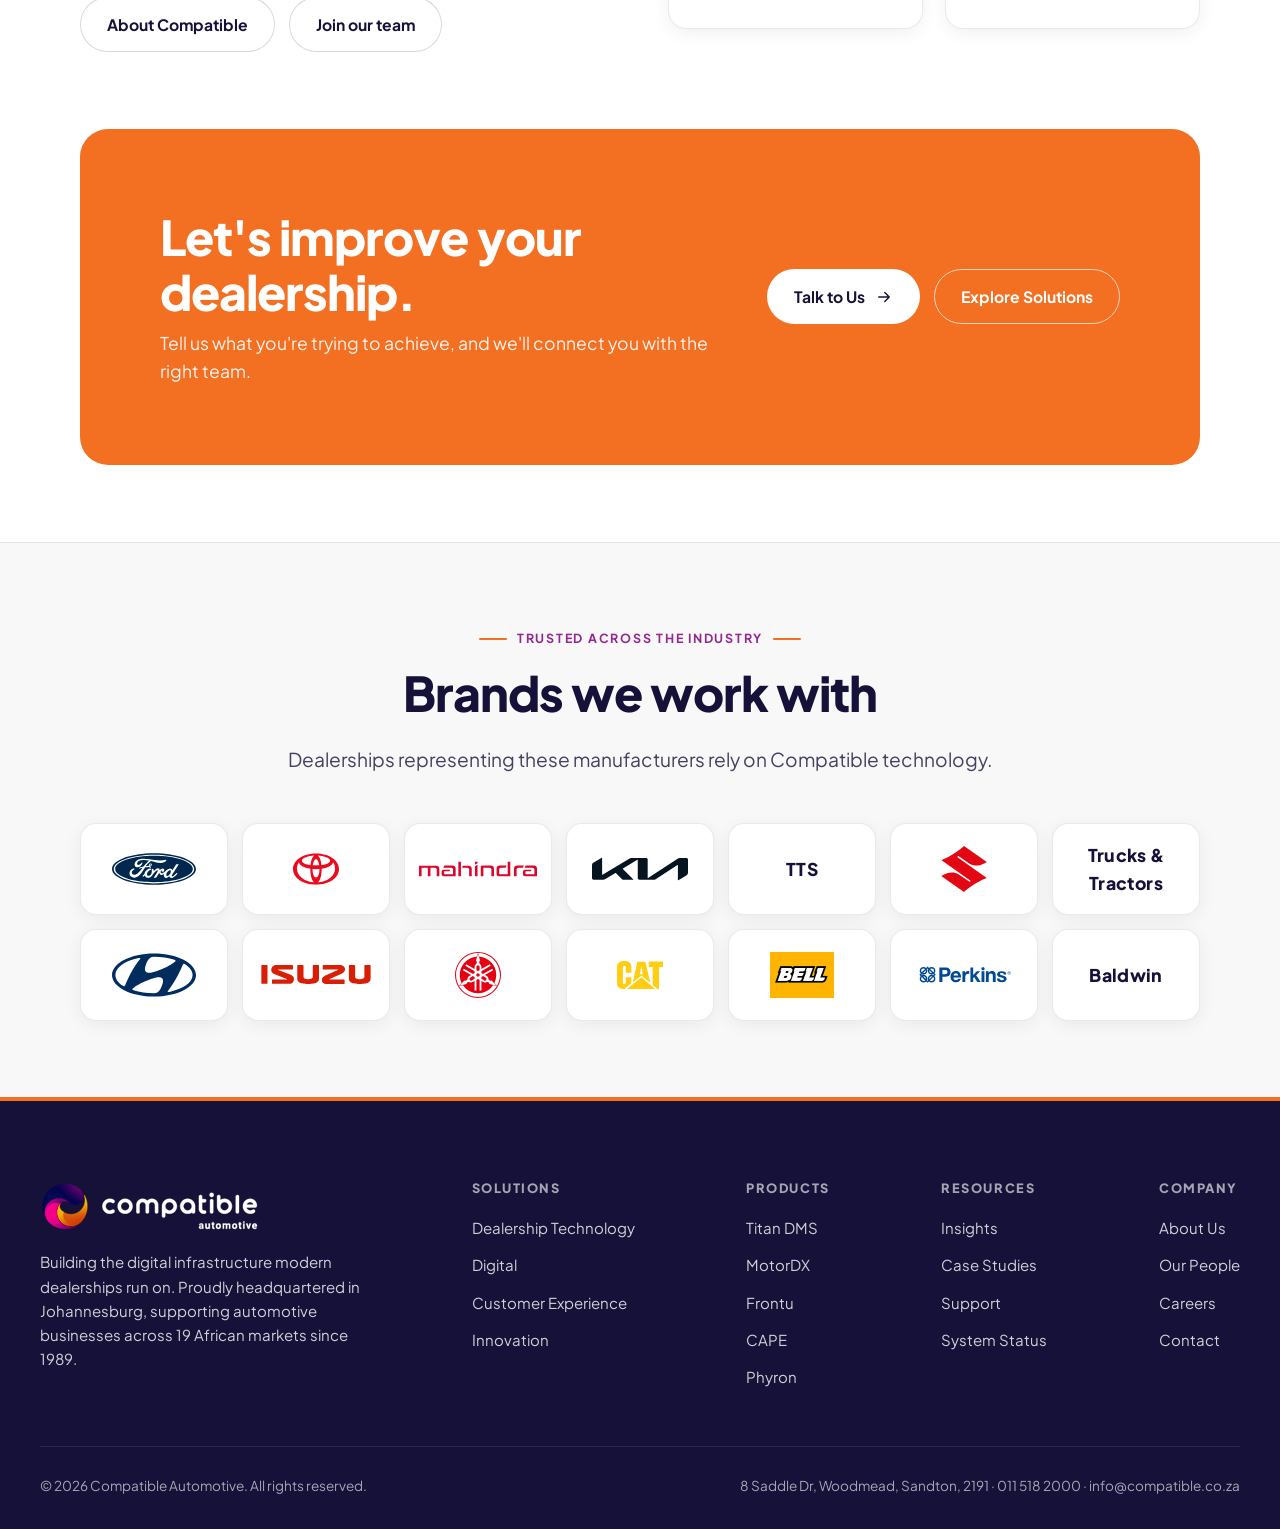
==== commit 9a909b09: "latest updates" ====
--- a/index.html
+++ b/index.html
@@ -10,7 +10,7 @@
   <link rel="preconnect" href="https://fonts.googleapis.com">
   <link rel="preconnect" href="https://fonts.gstatic.com" crossorigin>
   <link href="https://fonts.googleapis.com/css2?family=Plus+Jakarta+Sans:wght@400;500;600;700;800&display=swap" rel="stylesheet">
-  <link rel="stylesheet" href="css/styles.css?v=20261012n">
+  <link rel="stylesheet" href="css/styles.css?v=20261014w">
 </head>
 <body data-page="home">
 <div id="site-header"></div>
@@ -58,24 +58,8 @@
     </div>
   </section>
 
-  <!-- Impact -->
-  <section class="section section--brand">
-    <div class="container">
-      <div class="section-head reveal">
-        <span class="eyebrow">Our impact</span>
-        <h2>Three decades of driving change across Africa.</h2>
-      </div>
-      <div class="stats reveal">
-        <div class="stat"><b class="accent-text" data-count="30" data-suffix="+">30+</b><span>Years of automotive technology experience</span></div>
-        <div class="stat"><b class="accent-text" data-count="450" data-suffix="+">450+</b><span>Clients supported</span></div>
-        <div class="stat"><b class="accent-text" data-count="19">19</b><span>African markets</span></div>
-        <div class="stat"><b class="accent-text">1989</b><span>Year founded</span></div>
-      </div>
-    </div>
-  </section>
-
   <!-- ============ SOLUTIONS ============ -->
-  <section class="section section--indigo" id="solutions">
+  <section class="section section--divided" id="solutions">
     <div class="container">
       <div class="section-head reveal">
         <span class="eyebrow">What we do</span>
@@ -119,97 +103,8 @@
     </div>
   </section>
 
-  <!-- Solutions for... -->
-  <section class="section">
-    <div class="container">
-      <div class="section-head reveal">
-        <span class="eyebrow">Solutions for you</span>
-        <h2>What are you trying to improve?</h2>
-      </div>
-      <div class="reveal" data-tabs>
-        <div class="tabs" role="tablist" aria-label="Choose your role">
-          <button class="tab" role="tab" aria-selected="true" aria-controls="role-dp" id="t-dp">I'm a Dealer Principal</button>
-          <button class="tab" role="tab" aria-selected="false" aria-controls="role-sales" id="t-sales" tabindex="-1">I'm in Sales</button>
-          <button class="tab" role="tab" aria-selected="false" aria-controls="role-mkt" id="t-mkt" tabindex="-1">I'm in Marketing</button>
-          <button class="tab" role="tab" aria-selected="false" aria-controls="role-ps" id="t-ps" tabindex="-1">I'm in Parts &amp; Service</button>
-          <button class="tab" role="tab" aria-selected="false" aria-controls="role-oem" id="t-oem" tabindex="-1">I'm an OEM</button>
-        </div>
-
-        <div class="tab-panel role-panel active" id="role-dp" role="tabpanel" aria-labelledby="t-dp">
-          <div>
-            <h3>Improve dealership performance and visibility.</h3>
-            <p>See your whole business in one place, from sales and stock to workshop productivity, so you can make faster, better-informed decisions.</p>
-            <ul class="check-list"><li>One Dealer Management System across every department</li><li>Reporting that shows what is working</li><li>Process consulting tailored to your dealership</li></ul>
-            <a class="btn btn--primary" href="products.html">See Titan DMS <span data-icon="arrow"></span></a>
-          </div>
-          <div class="role-visual" aria-hidden="true">
-            <div class="metric-row"><span>Departments connected</span><b>All</b></div>
-            <div class="metric-row" style="display:block"><span>Visibility across the business</span><div class="meter"><i style="width:92%"></i></div></div>
-            <div class="metric-row" style="display:block"><span>Reduced admin</span><div class="meter"><i style="width:74%"></i></div></div>
-          </div>
-        </div>
-
-        <div class="tab-panel role-panel" id="role-sales" role="tabpanel" aria-labelledby="t-sales">
-          <div>
-            <h3>Capture, manage and convert more leads.</h3>
-            <p>Bring every enquiry into one place and give your sales team the tools to follow up quickly and close more deals.</p>
-            <ul class="check-list"><li>Leads from your website, social and listings in one CRM</li><li>Follow-up reminders and automated communication</li><li>Accurate, up-to-date vehicle stock information</li></ul>
-            <a class="btn btn--primary" href="solutions.html#customer">Explore CRM &amp; leads <span data-icon="arrow"></span></a>
-          </div>
-          <div class="role-visual" aria-hidden="true">
-            <div class="metric-row"><span>New enquiry · Website</span><span class="pill pill--pink">Hot</span></div>
-            <div class="metric-row"><span>Test drive booked</span><span class="pill pill--yellow">Today</span></div>
-            <div class="metric-row"><span>Deal closed</span><span class="pill pill--green">Sold</span></div>
-          </div>
-        </div>
-
-        <div class="tab-panel role-panel" id="role-mkt" role="tabpanel" aria-labelledby="t-mkt">
-          <div>
-            <h3>Create better digital experiences and reach more customers.</h3>
-            <p>Most buyers research online before they visit. Compatible Digital helps you show up, stand out and turn interest into enquiries.</p>
-            <ul class="check-list"><li>Automotive websites, SEO and copywriting</li><li>Social media and digital marketing consulting</li><li>Reporting that proves what is performing</li></ul>
-            <a class="btn btn--primary" href="digital.html">See Compatible Digital <span data-icon="arrow"></span></a>
-          </div>
-          <div class="role-visual" aria-hidden="true">
-            <div class="metric-row" style="display:block"><span>Search visibility</span><div class="meter"><i style="width:80%"></i></div></div>
-            <div class="metric-row" style="display:block"><span>Social engagement</span><div class="meter"><i style="width:66%"></i></div></div>
-            <div class="metric-row" style="display:block"><span>Online enquiries</span><div class="meter"><i style="width:88%"></i></div></div>
-          </div>
-        </div>
-
-        <div class="tab-panel role-panel" id="role-ps" role="tabpanel" aria-labelledby="t-ps">
-          <div>
-            <h3>Improve operational efficiency and customer service.</h3>
-            <p>Keep the workshop moving and parts flowing, with systems built by people who understand dealership aftersales.</p>
-            <ul class="check-list"><li>Service bookings and job card management</li><li>Parts inventory, ordering and pricing</li><li>Clear communication with customers</li></ul>
-            <a class="btn btn--primary" href="solutions.html#dealership">Explore aftersales <span data-icon="arrow"></span></a>
-          </div>
-          <div class="role-visual" aria-hidden="true">
-            <div class="metric-row"><span>Job cards today</span><b>24</b></div>
-            <div class="metric-row"><span>Parts on order</span><b>58</b></div>
-            <div class="metric-row" style="display:block"><span>Workshop utilisation</span><div class="meter"><i style="width:91%"></i></div></div>
-          </div>
-        </div>
-
-        <div class="tab-panel role-panel" id="role-oem" role="tabpanel" aria-labelledby="t-oem">
-          <div>
-            <h3>Connect your network with powerful automotive technology.</h3>
-            <p>OEM integrations and a cloud-based DMS help manufacturers and their dealer networks work from the same reliable information.</p>
-            <ul class="check-list"><li>OEM integrations with dealer systems</li><li>Consistent processes across the network</li><li>Coverage across South Africa and Sub-Saharan Africa</li></ul>
-            <a class="btn btn--primary" href="solutions.html#oem">Explore OEM solutions <span data-icon="arrow"></span></a>
-          </div>
-          <div class="role-visual" aria-hidden="true">
-            <div class="metric-row"><span>Markets served</span><b>19</b></div>
-            <div class="metric-row"><span>Clients</span><b>450+</b></div>
-            <div class="metric-row"><span>Platform</span><b>Cloud-based</b></div>
-          </div>
-        </div>
-      </div>
-    </div>
-  </section>
-
   <!-- Titan DMS -->
-  <section class="section section--alt">
+  <section class="section section--alt section--divided-alt">
     <div class="container product-split">
       <div class="reveal">
         <span class="eyebrow">Titan DMS</span>
@@ -225,21 +120,9 @@
         </div>
         <a href="products.html" class="btn btn--primary">See Titan in action <span data-icon="arrow"></span></a>
       </div>
-      <div class="screen reveal" aria-label="Illustration of Titan DMS stock screen">
-        <div class="dash-bar"><i></i><i></i><i></i><span>Titan DMS · Vehicle stock</span></div>
-        <div class="screen-body">
-          <div class="screen-title"><b>Vehicle stock</b><span class="pill pill--green">Live</span></div>
-          <table class="table">
-            <thead><tr><th>Vehicle</th><th>Status</th><th>Days</th><th>Branch</th></tr></thead>
-            <tbody>
-              <tr><td>Hatchback 1.4 Auto</td><td><span class="pill pill--green">Available</span></td><td>12</td><td>Sandton</td></tr>
-              <tr><td>Double Cab 2.8 4x4</td><td><span class="pill pill--yellow">Reserved</span></td><td>5</td><td>Pretoria</td></tr>
-              <tr><td>Compact SUV 1.5T</td><td><span class="pill pill--pink">In prep</span></td><td>2</td><td>Sandton</td></tr>
-              <tr><td>Sedan 2.0 Executive</td><td><span class="pill pill--green">Available</span></td><td>27</td><td>Durban</td></tr>
-            </tbody>
-          </table>
-        </div>
-      </div>
+      <figure class="titan-shot reveal">
+        <img src="assets/titan/titan-devices.png" alt="Titan DMS running on a laptop and tablet, showing campaign and vehicle screens" loading="lazy">
+      </figure>
     </div>
   </section>
 
@@ -271,7 +154,7 @@
         <p>Our specialists in software, implementation, support, digital marketing and consulting combine technical expertise with deep automotive knowledge, so we are a technology partner, not just a supplier.</p>
         <div class="btn-row" style="margin-top:28px">
           <a class="btn btn--ghost" href="about.html">About Compatible</a>
-          <a class="btn btn--ghost" href="about.html#careers">Join our team</a>
+          <a class="btn btn--ghost" href="careers.html">Join our team</a>
         </div>
       </div>
       <div class="grid grid-2 reveal">
@@ -298,9 +181,36 @@
       </div>
     </div>
   </section>
+
+  <!-- Brands we work with -->
+  <section class="section brands-section" id="brands">
+    <div class="container">
+      <div class="section-head center reveal">
+        <span class="eyebrow">Trusted across the industry</span>
+        <h2>Brands we work with</h2>
+        <p class="lead">Dealerships representing these manufacturers rely on Compatible technology.</p>
+      </div>
+      <ul class="brand-list reveal">
+        <li><img src="assets/brands/ford.svg" alt="Ford" loading="lazy" class="brand-sq"></li>
+        <li><img src="assets/brands/toyota.svg" alt="Toyota" loading="lazy"></li>
+        <li><img src="assets/brands/mahindra.svg" alt="Mahindra" loading="lazy" class="brand-sq brand-sq--xl"></li>
+        <li><img src="assets/brands/kia.svg" alt="KIA" loading="lazy" class="brand-sq brand-sq--lg"></li>
+        <li class="brand-text">TTS</li>
+        <li><img src="assets/brands/suzuki.svg" alt="Suzuki" loading="lazy"></li>
+        <li class="brand-text">Trucks &amp; Tractors</li>
+        <li><img src="assets/brands/hyundai.svg" alt="Hyundai" loading="lazy" class="brand-sq"></li>
+        <li><img src="assets/brands/isuzu.svg" alt="Isuzu" loading="lazy" class="brand-wide"></li>
+        <li><img src="assets/brands/yamaha.svg" alt="Yamaha" loading="lazy"></li>
+        <li><img src="assets/brands/caterpillar.svg" alt="CAT" loading="lazy"></li>
+        <li><img src="assets/brands/bell.jpg" alt="Bell Equipment" loading="lazy"></li>
+        <li><img src="assets/brands/perkins.svg" alt="Perkins" loading="lazy" class="brand-wide"></li>
+        <li class="brand-text">Baldwin</li>
+      </ul>
+    </div>
+  </section>
 </main>
 
 <div id="site-footer"></div>
-<script src="js/main.js?v=20261012n"></script>
+<script src="js/main.js?v=20261014w"></script>
 </body>
 </html>
--- a/css/styles.css
+++ b/css/styles.css
@@ -75,7 +75,7 @@
 :focus-visible { outline: 2px solid var(--indigo); outline-offset: 3px; border-radius: 4px; }
 
 .container { width: 100%; max-width: var(--max); margin: 0 auto; padding: 0 var(--gutter); }
-.section { padding: clamp(64px, 10vw, 120px) 0; position: relative; }
+.section { padding: clamp(48px, 6vw, 80px) 0; position: relative; }
 .section--alt { background: var(--bg-alt); }
 .section--indigo { background: linear-gradient(180deg, var(--bg-alt), color-mix(in srgb, #29266e 7%, #fff)); }
 /* Brand purple sections (same gradient family as the hero) */
@@ -399,7 +399,6 @@
 .product-logo { height: 132px; display: grid; place-items: center; background: var(--bg-alt); border-bottom: 1px solid var(--line); margin-bottom: 24px; }
 .product-logo img { max-height: 52px; max-width: 62%; width: auto; height: auto; }
 /* Partner logo panels match the background of each partner's own logo file */
-.product-logo--easichat { background: #fdbb05; border-bottom-color: transparent; }
 .product-logo--phyron { background: #e9e9e9; border-bottom-color: transparent; }
 .product-logo--dark { background: #161138; border-bottom-color: transparent; }
 .product-tag { align-self: flex-start; font-size: .72rem; font-weight: 800; letter-spacing: .1em; text-transform: uppercase; color: var(--accent-text); background: rgba(146, 39, 143, .1); padding: 6px 12px; border-radius: 999px; }
@@ -726,3 +725,284 @@
   .job-meta, .job-apply { grid-column: 1 / -1; }
   .job-apply { justify-self: start; }
 }
+
+/* ---------- Open a Ticket page ---------- */
+.ticket-page {
+  padding: calc(var(--header-h) + 56px) 0 90px;
+  background:
+    radial-gradient(40% 45% at 100% 0%, rgba(236, 0, 140, .1), transparent 70%),
+    radial-gradient(35% 40% at 92% 6%, rgba(243, 111, 33, .1), transparent 70%),
+    radial-gradient(50% 50% at 0% 30%, rgba(146, 39, 143, .06), transparent 70%),
+    #fff;
+}
+.ticket-wrap { max-width: 900px; }
+.ticket-intro { text-align: center; margin-bottom: 36px; }
+.ticket-intro h1 { font-size: clamp(2.2rem, 5vw, 3.4rem); color: var(--navy); margin: 0 0 10px; }
+.ticket-intro p { font-size: 1.15rem; margin: 0; }
+.ticket-card {
+  background: #fff; border: 1px solid var(--line); border-radius: 22px; padding: clamp(24px, 4vw, 40px);
+  box-shadow: 0 24px 60px rgba(22, 17, 56, .08); display: grid; gap: 20px;
+}
+.ticket-step { display: flex; align-items: center; gap: 18px; margin-bottom: 4px; }
+.ticket-step h2 { font-size: 1.45rem; margin: 0 0 4px; color: var(--navy); }
+.ticket-step p { margin: 0; }
+.ticket-step-ico { width: 58px; height: 58px; flex-shrink: 0; border-radius: 50%; display: grid; place-items: center; background: rgba(146, 39, 143, .1); color: var(--purple); }
+.ticket-step-ico svg { width: 24px; height: 24px; }
+.ticket-card .field label { color: var(--navy); font-size: .95rem; }
+.req { color: var(--magenta); }
+.opt { color: var(--text-3); font-weight: 500; }
+.ticket-card .field input, .ticket-card .field select, .ticket-card .field textarea { background: color-mix(in srgb, #858384 5%, #fff); }
+.ticket-card .field input:focus, .ticket-card .field select:focus, .ticket-card .field textarea:focus { border-color: var(--purple); box-shadow: 0 0 0 4px rgba(146, 39, 143, .12); background: #fff; }
+.ticket-divider { border: 0; border-top: 1px solid var(--line); margin: 10px 0; width: 100%; }
+.ticket-drop {
+  position: relative; display: flex; align-items: center; justify-content: center; gap: 18px; padding: 26px 20px;
+  border: 1.5px dashed var(--line-strong); border-radius: 14px; cursor: pointer; transition: border-color .2s, background .2s; text-align: left;
+}
+.ticket-drop:hover, .ticket-drop.is-over { border-color: var(--purple); background: rgba(146, 39, 143, .04); }
+.ticket-drop input { position: absolute; inset: 0; opacity: 0; cursor: pointer; }
+.ticket-drop-ico { width: 54px; height: 54px; flex-shrink: 0; border-radius: 50%; display: grid; place-items: center; background: rgba(146, 39, 143, .1); color: var(--purple); }
+.ticket-drop-ico svg { width: 22px; height: 22px; }
+.ticket-drop b { display: block; color: var(--navy); }
+.ticket-drop-text { font-size: .9rem; color: var(--text-2); }
+.ticket-drop-text u { color: var(--purple); font-weight: 600; }
+.ticket-priority { display: grid; grid-template-columns: auto 1fr; align-items: center; gap: 20px; }
+.ticket-priority label { font-weight: 700; color: var(--navy); }
+.ticket-priority select { width: 100%; padding: 14px 16px; border-radius: 12px; border: 1px solid var(--line-strong); background: color-mix(in srgb, #858384 5%, #fff); outline: 0; }
+.ticket-priority select:focus { border-color: var(--purple); box-shadow: 0 0 0 4px rgba(146, 39, 143, .12); }
+.ticket-submit {
+  width: 100%; padding: 16px; border: 0; border-radius: 12px; background: var(--purple); color: #fff; font-weight: 700; font-size: 1.05rem;
+  cursor: pointer; transition: transform .2s, box-shadow .2s; box-shadow: 0 12px 28px rgba(146, 39, 143, .28);
+}
+.ticket-submit:hover { transform: translateY(-2px); box-shadow: 0 16px 34px rgba(146, 39, 143, .38); }
+.ticket-note { text-align: center; font-size: .88rem; margin: -6px 0 0; }
+@media (max-width: 640px) {
+  .ticket-priority { grid-template-columns: 1fr; gap: 8px; }
+  .ticket-step-ico { width: 46px; height: 46px; }
+}
+
+/* ---------- Delivery partners ---------- */
+.partner-grid { list-style: none; margin: 0; padding: 0; display: grid; grid-template-columns: repeat(6, 1fr); gap: 18px; }
+.partner-tile {
+  height: 150px; display: grid; place-items: center; padding: 22px; background: #fff;
+  border: 1px solid var(--line); border-radius: 18px; box-shadow: var(--shadow-sm);
+  transition: transform .3s, box-shadow .3s, border-color .3s;
+}
+.partner-tile:hover { transform: translateY(-4px); box-shadow: var(--shadow); border-color: rgba(146, 39, 143, .3); }
+.partner-tile img { max-width: 100%; max-height: 74px; width: auto; height: auto; object-fit: contain; }
+@media (max-width: 980px) { .partner-grid { grid-template-columns: repeat(3, 1fr); } }
+@media (max-width: 640px) { .partner-grid { grid-template-columns: repeat(2, 1fr); gap: 12px; } .partner-tile { height: 120px; padding: 16px; } }
+
+/* ---------- Client testimonials ---------- */
+.testimonials { display: grid; grid-template-columns: repeat(2, 1fr); gap: 24px; }
+.testimonial {
+  position: relative; margin: 0; padding: 44px 40px 36px; background: #fff; border-radius: 22px;
+  border: 1px solid var(--line); box-shadow: var(--shadow-sm); text-align: center; display: flex; flex-direction: column;
+  transition: transform .3s, box-shadow .3s;
+}
+.testimonial:hover { transform: translateY(-4px); box-shadow: var(--shadow); }
+.testimonial-mark { position: absolute; top: 6px; left: 26px; font-size: 6rem; line-height: 1; font-weight: 800; color: var(--magenta); opacity: .25; font-family: Georgia, serif; }
+.testimonial-logo { height: 80px; display: grid; place-items: center; margin-bottom: 22px; }
+.testimonial-logo img { max-height: 70px; max-width: 80%; width: auto; object-fit: contain; }
+.testimonial blockquote { margin: 0 0 24px; font-size: 1.02rem; line-height: 1.75; color: color-mix(in srgb, #161138 80%, #fff); flex: 1; }
+.testimonial figcaption { padding-top: 22px; border-top: 1px solid var(--line); }
+.testimonial figcaption b { display: block; font-size: 1.15rem; color: var(--navy); }
+.testimonial figcaption span { font-size: .9rem; color: var(--purple); font-weight: 600; }
+@media (max-width: 760px) { .testimonials { grid-template-columns: 1fr; } .testimonial { padding: 40px 24px 30px; } }
+/* CAPE has no logo file yet: show its name as a wordmark in brand purple */
+.product-logo--cape { background: color-mix(in srgb, #92278f 8%, #fff); border-bottom-color: transparent; }
+.product-wordmark { font-size: 2.6rem; font-weight: 800; letter-spacing: .08em; color: var(--purple); }
+.cape-apis { display: flex; flex-wrap: wrap; align-items: center; gap: 8px; margin-bottom: 18px; }
+.cape-apis-label { font-size: .75rem; font-weight: 800; letter-spacing: .1em; text-transform: uppercase; color: var(--purple); margin-right: 4px; }
+
+/* ---------- Impact stats: five tiles with icons and a pink accent line ---------- */
+.stats--5 { grid-template-columns: repeat(5, 1fr); gap: 16px; border: 0; background: none; overflow: visible; border-radius: 0; }
+.stats--5 .stat {
+  position: relative; text-align: center; padding: 34px 18px 32px; border: 1px solid var(--line); border-radius: 18px;
+  background: rgba(255, 255, 255, .05); overflow: hidden; transition: transform .3s, background .3s;
+}
+.stats--5 .stat::after { content: ""; position: absolute; left: 0; right: 0; bottom: 0; height: 4px; background: var(--magenta); }
+.stats--5 .stat:hover { transform: translateY(-4px); background: rgba(255, 255, 255, .09); }
+.stat-ico { display: grid; place-items: center; width: 52px; height: 52px; margin: 0 auto 16px; border-radius: 14px; background: rgba(236, 0, 140, .16); color: #fff; }
+.stat-ico svg { width: 26px; height: 26px; }
+.stats--5 .stat b { font-size: clamp(1.8rem, 2.8vw, 2.6rem); white-space: nowrap; }
+@media (max-width: 980px) { .stats--5 { grid-template-columns: repeat(3, 1fr); } .stats--5 .stat { border-right: 1px solid var(--line); } }
+@media (max-width: 640px) { .stats--5 { grid-template-columns: repeat(2, 1fr); } .stats--5 .stat:last-child { grid-column: 1 / -1; } }
+.section--brand .stats--5 { background: none; box-shadow: none; }
+.stats--5 .stat b { font-size: clamp(1.6rem, 2.4vw, 2.3rem); }
+.partner-grid { grid-template-columns: repeat(4, 1fr); }
+@media (max-width: 980px) { .partner-grid { grid-template-columns: repeat(2, 1fr); } }
+/* Tighter gap between client testimonials and delivery partners */
+
+/* ---------- About: Our story timeline ---------- */
+.story { background: radial-gradient(50% 60% at 0% 0%, rgba(146, 39, 143, .06), transparent 70%), #fff; }
+.story-grid { display: grid; grid-template-columns: 1fr 1.05fr; gap: 64px; align-items: start; }
+.story-intro { position: sticky; top: calc(var(--header-h) + 32px); }
+.story-intro h2 { font-size: clamp(2rem, 3.6vw, 2.9rem); }
+.story-quote {
+  margin: 26px 0 30px; padding: 18px 22px; border-left: 4px solid var(--orange); border-radius: 0 14px 14px 0;
+  background: color-mix(in srgb, #858384 7%, #fff); font-size: 1.02rem; font-weight: 500; color: var(--navy); line-height: 1.6;
+}
+.story-years { display: inline-flex; align-items: center; gap: 16px; padding: 16px 22px; border-radius: 16px; background: var(--navy); color: #fff; }
+.story-years b { font-size: 2.4rem; font-weight: 800; letter-spacing: -.03em; line-height: 1; color: var(--orange); }
+.story-years span { font-size: .9rem; line-height: 1.35; color: rgba(255, 255, 255, .85); }
+.story-line { list-style: none; margin: 0; padding: 0; position: relative; display: grid; gap: 18px; }
+.story-line::before { content: ""; position: absolute; left: 25px; top: 26px; bottom: 26px; width: 2px; background: linear-gradient(180deg, var(--purple), var(--orange)); border-radius: 2px; }
+.story-step { position: relative; display: grid; grid-template-columns: 52px 1fr; gap: 20px; align-items: start; }
+.story-dot {
+  position: relative; z-index: 1; width: 52px; height: 52px; border-radius: 50%; display: grid; place-items: center;
+  background: #fff; color: var(--purple); border: 2px solid rgba(146, 39, 143, .25); box-shadow: 0 6px 18px rgba(22, 17, 56, .08);
+}
+.story-dot svg { width: 22px; height: 22px; }
+.story-card {
+  padding: 18px 22px; border-radius: 16px; background: #fff; border: 1px solid var(--line); box-shadow: var(--shadow-sm);
+  transition: transform .25s, box-shadow .25s, border-color .25s;
+}
+.story-step:hover .story-card { transform: translateX(4px); box-shadow: var(--shadow); border-color: rgba(146, 39, 143, .3); }
+.story-step:hover .story-dot { background: var(--purple); color: #fff; border-color: var(--purple); }
+.story-tag { display: inline-block; font-size: .72rem; font-weight: 800; letter-spacing: .12em; text-transform: uppercase; color: var(--purple); background: rgba(146, 39, 143, .1); padding: 4px 10px; border-radius: 999px; margin-bottom: 8px; }
+.story-card h3 { font-size: 1.15rem; margin: 0 0 4px; color: var(--navy); }
+.story-card p { margin: 0; font-size: .95rem; }
+.story-step--now .story-dot { background: var(--orange); color: #fff; border-color: var(--orange); box-shadow: 0 0 0 6px rgba(243, 111, 33, .15); }
+.story-step--now .story-tag { color: #fff; background: var(--orange); }
+@media (max-width: 980px) { .story-grid { grid-template-columns: 1fr; gap: 40px; } .story-intro { position: static; } }
+@media (max-width: 640px) { .story-step { grid-template-columns: 42px 1fr; gap: 14px; } .story-dot { width: 42px; height: 42px; } .story-line::before { left: 20px; } }
+/* White section with a clear dividing line from the grey section above it */
+.section--divided { background: #fff; border-top: 1px solid var(--line); }
+.section--divided-alt { border-top: 1px solid var(--line); }
+
+/* ---------- Real Titan DMS screenshots ---------- */
+.titan-shot { margin: 0; display: grid; place-items: center; }
+.titan-shot img { width: 100%; max-width: 420px; height: auto; filter: drop-shadow(0 30px 50px rgba(22, 17, 56, .22)); }
+.titan-gallery { display: grid; grid-template-columns: repeat(2, 1fr); gap: 26px; }
+.titan-frame { margin: 0; background: #fff; border: 1px solid var(--line); border-radius: 18px; overflow: hidden; box-shadow: var(--shadow-sm); transition: transform .3s, box-shadow .3s; }
+.titan-frame:hover { transform: translateY(-4px); box-shadow: var(--shadow); }
+.titan-frame img { display: block; width: 100%; height: auto; border-bottom: 1px solid var(--line); background: color-mix(in srgb, #858384 8%, #fff); }
+.titan-frame figcaption { padding: 18px 22px 22px; }
+.titan-frame figcaption b { display: block; font-size: 1.1rem; color: var(--navy); margin-bottom: 4px; }
+.titan-frame figcaption span { font-size: .94rem; color: var(--text-2); }
+@media (max-width: 760px) { .titan-gallery { grid-template-columns: 1fr; } }
+
+/* ---------- Homepage: brands we work with ---------- */
+.brands-section { background: color-mix(in srgb, #858384 6%, #fff); border-top: 1px solid var(--line); }
+.brand-list { list-style: none; margin: 0; padding: 0; display: grid; grid-template-columns: repeat(7, 1fr); gap: 14px; }
+.brand-list li {
+  display: grid; place-items: center; min-height: 84px; padding: 14px; text-align: center; border-radius: 16px;
+  background: #fff; border: 1px solid var(--line); box-shadow: var(--shadow-sm);
+  font-size: 1.1rem; font-weight: 800; letter-spacing: .02em; color: var(--navy);
+  transition: transform .25s, color .25s, border-color .25s, box-shadow .25s;
+}
+.brand-list li:hover { transform: translateY(-3px); color: var(--purple); border-color: rgba(146, 39, 143, .35); box-shadow: var(--shadow); }
+@media (max-width: 980px) { .brand-list { grid-template-columns: repeat(4, 1fr); } }
+@media (max-width: 640px) { .brand-list { grid-template-columns: repeat(2, 1fr); } .brand-list li { min-height: 66px; font-size: 1rem; } }
+/* Brand logos inside the tiles */
+.brand-list li img { max-height: 46px; max-width: 70%; width: auto; height: auto; object-fit: contain; transition: transform .25s; }
+.brand-list li img.brand-wide { max-height: 34px; max-width: 80%; }
+.brand-list li:hover img { transform: scale(1.06); }
+.brand-pair { display: flex !important; align-items: center; justify-content: center; gap: 10px; }
+.brand-pair img { max-width: 38% !important; max-height: 38px !important; }
+.brand-pair span { font-weight: 800; color: var(--text-3); }
+.brand-text { font-size: 1.1rem; }
+/* Square-framed wordmark logos need a fixed size to read clearly */
+.brand-list li img.brand-sq { width: 84px; height: 84px; max-width: none; max-height: none; margin: -14px 0; }
+.brand-list li img.brand-sq--lg { width: 110px; height: 110px; margin: -26px 0; }
+.brand-list li img.brand-sq--xl { width: 170px; height: 170px; margin: -55px 0; }
+.brand-pair img[alt="Ford"] { max-width: none !important; max-height: none !important; width: 70px; height: 70px; margin: -14px 0; }
+@media (max-width: 640px) { .brand-list li img.brand-sq--xl { width: 130px; height: 130px; margin: -40px 0; } }
+/* 7 tiles per row: keep the large wordmarks inside the narrower tiles */
+.brand-list li { min-height: 92px; padding: 10px; }
+.brand-list li img.brand-sq--xl { width: 140px; height: 140px; margin: -46px 0; }
+.brand-list li img.brand-sq--lg { width: 96px; height: 96px; margin: -22px 0; }
+.brand-list li img.brand-wide { max-width: 88%; }
+@media (max-width: 980px) { .brand-list { grid-template-columns: repeat(4, 1fr); } }
+.brand-list { grid-template-columns: repeat(7, minmax(0, 1fr)); }
+.brand-list li { overflow: hidden; }
+@media (max-width: 980px) { .brand-list { grid-template-columns: repeat(4, minmax(0, 1fr)); } }
+@media (max-width: 640px) { .brand-list { grid-template-columns: repeat(2, minmax(0, 1fr)); } }
+.brand-list li img.brand-sq--xl { width: 118px; height: 118px; margin: -38px 0; }
+
+/* ---------- Contact page (matches the ticket page) ---------- */
+.ticket-card .topic-grid legend { color: var(--navy); font-size: .95rem; }
+.ticket-card .topic input:checked + span { border-color: var(--purple); background: rgba(146, 39, 143, .08); }
+.ticket-card .topic input:checked + span::before { border-color: var(--purple); background: var(--purple); }
+.ticket-card .route-note { margin: -8px 0 0; }
+.ticket-card .route-note b { color: var(--purple); }
+.ticket-note a { color: var(--purple); font-weight: 700; text-decoration: underline; text-underline-offset: 3px; }
+.contact-ways { display: grid; grid-template-columns: repeat(3, 1fr); gap: 16px; margin-top: 24px; }
+.contact-way {
+  display: flex; align-items: center; gap: 14px; padding: 18px; background: #fff; border: 1px solid var(--line);
+  border-radius: 18px; box-shadow: var(--shadow-sm); transition: transform .25s, box-shadow .25s, border-color .25s;
+}
+.contact-way:hover { transform: translateY(-3px); box-shadow: var(--shadow); border-color: rgba(146, 39, 143, .3); }
+.contact-way .ticket-step-ico { width: 46px; height: 46px; }
+.contact-way b { display: block; color: var(--navy); }
+.contact-way span:not(.ticket-step-ico) { font-size: .88rem; color: var(--text-2); }
+@media (max-width: 760px) { .contact-ways { grid-template-columns: 1fr; } }
+.contact-map { margin-top: 24px; border-radius: 22px; overflow: hidden; border: 1px solid var(--line); box-shadow: var(--shadow-sm); background: color-mix(in srgb, #858384 8%, #fff); }
+.contact-map iframe { display: block; width: 100%; height: 420px; border: 0; }
+@media (max-width: 640px) { .contact-map iframe { height: 320px; } }
+
+/* ---------- Book Training page: department picker ---------- */
+.dept-grid { display: grid; grid-template-columns: repeat(4, 1fr); gap: 12px; border: 0; padding: 0; margin: 0; }
+.dept-grid legend { font-weight: 700; color: var(--navy); font-size: .95rem; margin-bottom: 12px; padding: 0; }
+.dept { position: relative; cursor: pointer; }
+.dept input { position: absolute; opacity: 0; pointer-events: none; }
+.dept > span {
+  position: relative; display: flex; flex-direction: column; align-items: center; gap: 6px; text-align: center; height: 100%;
+  padding: 22px 12px 18px; border: 1.5px solid var(--line-strong); border-radius: 16px; background: #fff; transition: all .2s;
+}
+.dept > span::after {
+  content: ""; position: absolute; top: 10px; right: 10px; width: 20px; height: 20px; border-radius: 6px;
+  border: 2px solid var(--line-strong); background: #fff center / 12px no-repeat; transition: all .2s;
+}
+.dept:hover > span { border-color: rgba(146, 39, 143, .45); }
+.dept input:checked + span { border-color: var(--purple); background: rgba(146, 39, 143, .06); box-shadow: 0 0 0 3px rgba(146, 39, 143, .12); }
+.dept input:checked + span::after {
+  border-color: var(--purple); background-color: var(--purple);
+  background-image: url("data:image/svg+xml,%3Csvg xmlns='http://www.w3.org/2000/svg' viewBox='0 0 24 24' fill='none' stroke='%23fff' stroke-width='3.5' stroke-linecap='round' stroke-linejoin='round'%3E%3Cpath d='M20 6L9 17l-5-5'/%3E%3C/svg%3E");
+}
+.dept input:focus-visible + span { outline: 2px solid var(--indigo); outline-offset: 2px; }
+.dept-ico { width: 48px; height: 48px; border-radius: 50%; display: grid; place-items: center; background: rgba(146, 39, 143, .1); color: var(--purple); margin-bottom: 4px; }
+.dept-ico svg { width: 22px; height: 22px; }
+.dept b { font-size: 1.1rem; color: var(--navy); }
+.dept small { font-size: .8rem; color: var(--text-2); line-height: 1.35; }
+.dept-error { margin: -8px 0 0; color: var(--magenta); font-weight: 600; font-size: .9rem; }
+@media (max-width: 760px) { .dept-grid { grid-template-columns: repeat(2, 1fr); } }
+
+/* ---------- Book Training: upcoming sessions ---------- */
+.sessions { margin-bottom: 32px; }
+.sessions-head { display: flex; justify-content: space-between; align-items: flex-end; gap: 16px; flex-wrap: wrap; margin-bottom: 18px; }
+.sessions-head h2 { font-size: clamp(1.4rem, 2.6vw, 1.8rem); margin: 0 0 4px; color: var(--navy); }
+.sessions-head p { margin: 0; }
+.session-filters { display: flex; flex-wrap: wrap; gap: 8px; }
+.session-filters .chip { background: #fff; border-color: var(--line-strong); color: var(--text-2); }
+.session-filters .chip.on { background: var(--purple); border-color: var(--purple); color: #fff; }
+.session-list { display: grid; gap: 14px; }
+.session {
+  display: grid; grid-template-columns: auto 1fr auto; gap: 20px; align-items: center; padding: 20px 22px;
+  background: #fff; border: 1px solid var(--line); border-radius: 18px; box-shadow: var(--shadow-sm); transition: border-color .25s, box-shadow .25s;
+}
+.session:hover { border-color: rgba(146, 39, 143, .35); box-shadow: var(--shadow); }
+.session-date { width: 68px; text-align: center; border-radius: 14px; padding: 10px 0; background: var(--navy); color: #fff; }
+.session-date b { display: block; font-size: 1.7rem; line-height: 1; }
+.session-date span { font-size: .8rem; text-transform: uppercase; letter-spacing: .1em; color: rgba(255, 255, 255, .8); }
+.session-tags { display: flex; gap: 6px; margin-bottom: 6px; }
+.session-dept, .session-type { font-size: .7rem; font-weight: 800; letter-spacing: .1em; text-transform: uppercase; padding: 4px 10px; border-radius: 999px; }
+.session-dept { background: rgba(146, 39, 143, .1); color: var(--purple); }
+.session-type { background: rgba(243, 111, 33, .14); color: var(--navy); }
+.session-type.is-webinar { background: rgba(236, 0, 140, .1); color: var(--magenta); }
+.session h3 { font-size: 1.12rem; margin: 0 0 4px; color: var(--navy); }
+.session p { margin: 0 0 8px; font-size: .94rem; }
+.session-meta { list-style: none; margin: 0; padding: 0; display: flex; flex-wrap: wrap; gap: 4px 16px; font-size: .84rem; font-weight: 600; color: var(--text-3); }
+.session-meta li + li::before { content: "\2022"; margin-right: 16px; color: var(--orange); }
+.session-book { background: var(--purple); box-shadow: 0 8px 20px rgba(146, 39, 143, .25); }
+.session-empty { margin: 0; padding: 22px; border: 1.5px dashed var(--line-strong); border-radius: 16px; background: #fff; text-align: center; }
+.session-picked { padding: 14px 18px; border-radius: 14px; background: rgba(146, 39, 143, .07); border: 1px solid rgba(146, 39, 143, .25); color: var(--navy); font-size: .95rem; }
+.session-picked span { color: var(--purple); font-weight: 700; }
+.session-clear { margin-left: 8px; background: none; border: 0; padding: 0; color: var(--purple); font-weight: 700; text-decoration: underline; cursor: pointer; }
+@media (max-width: 760px) {
+  .session { grid-template-columns: auto 1fr; }
+  .session-book { grid-column: 1 / -1; justify-self: start; }
+}
+/* Shorter training form: compact department tiles */
+.dept > span { padding: 16px 10px 14px; }
+.dept-ico { width: 42px; height: 42px; }
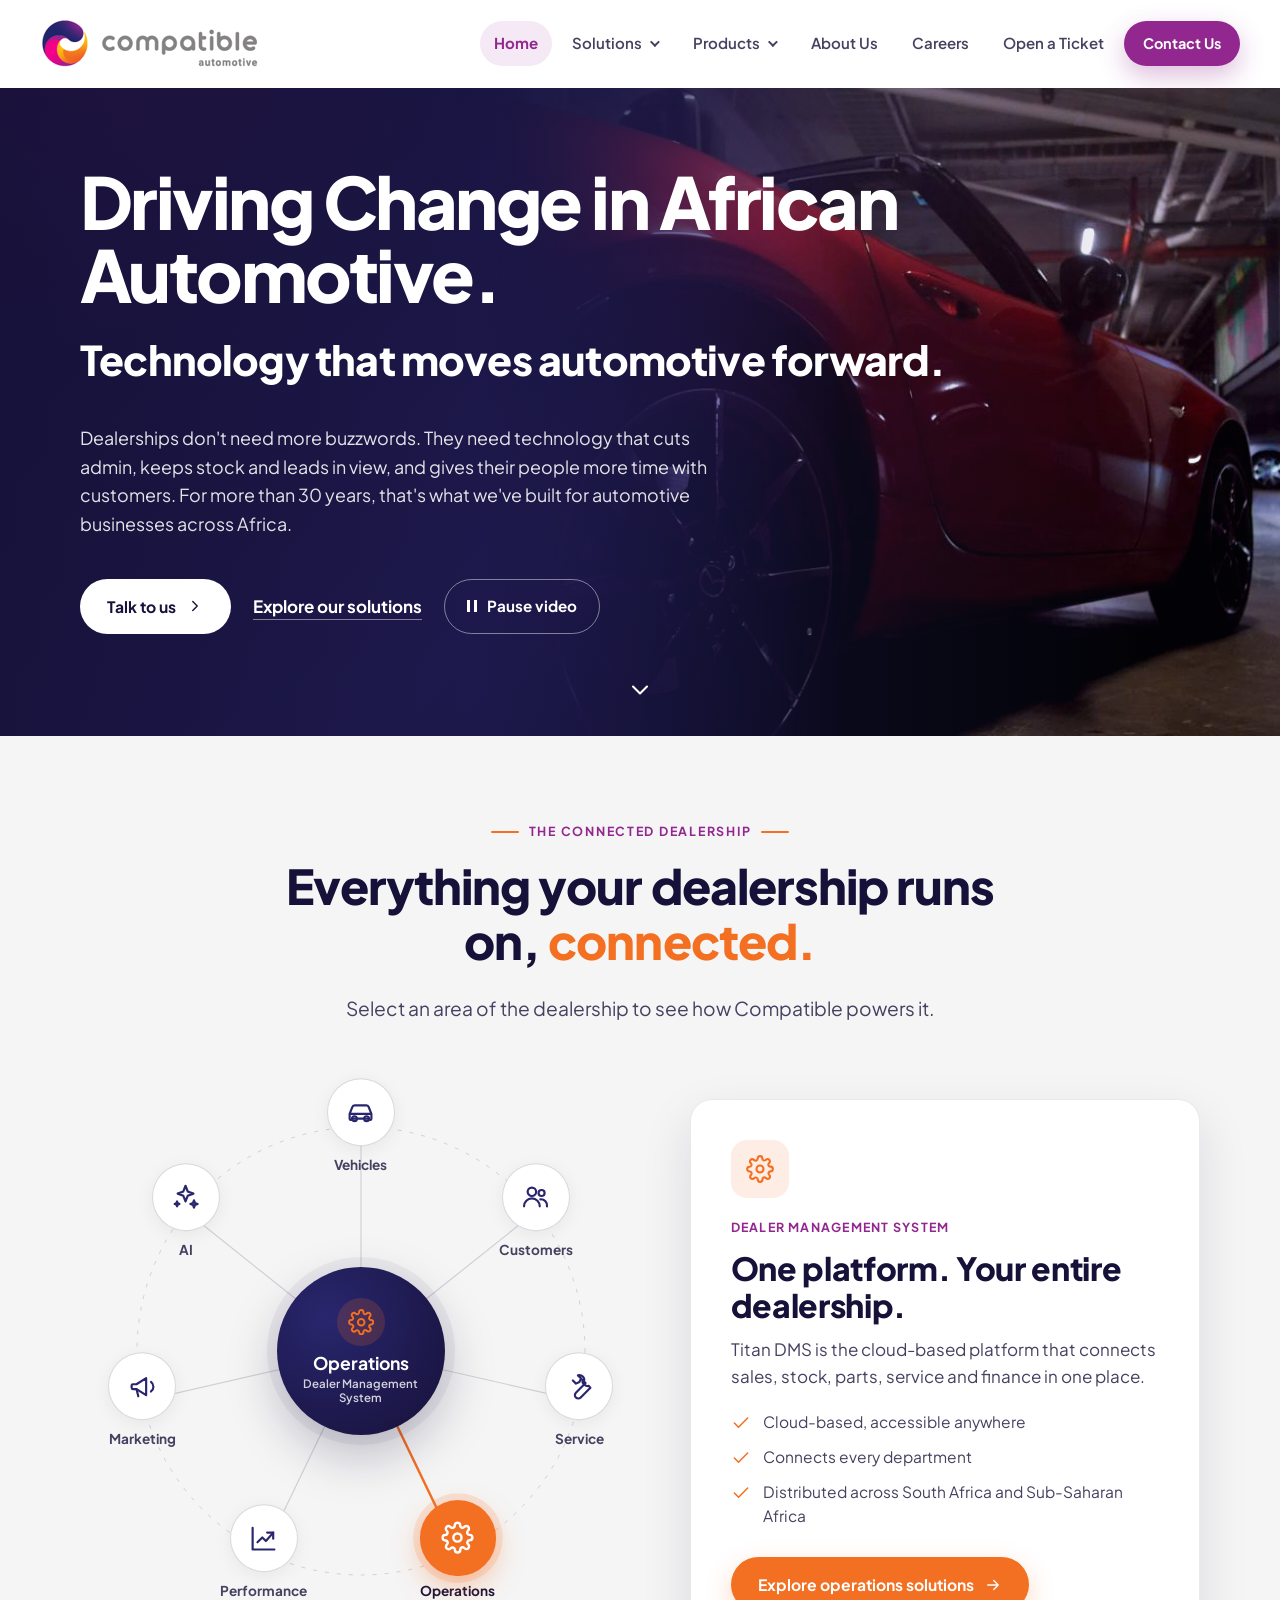
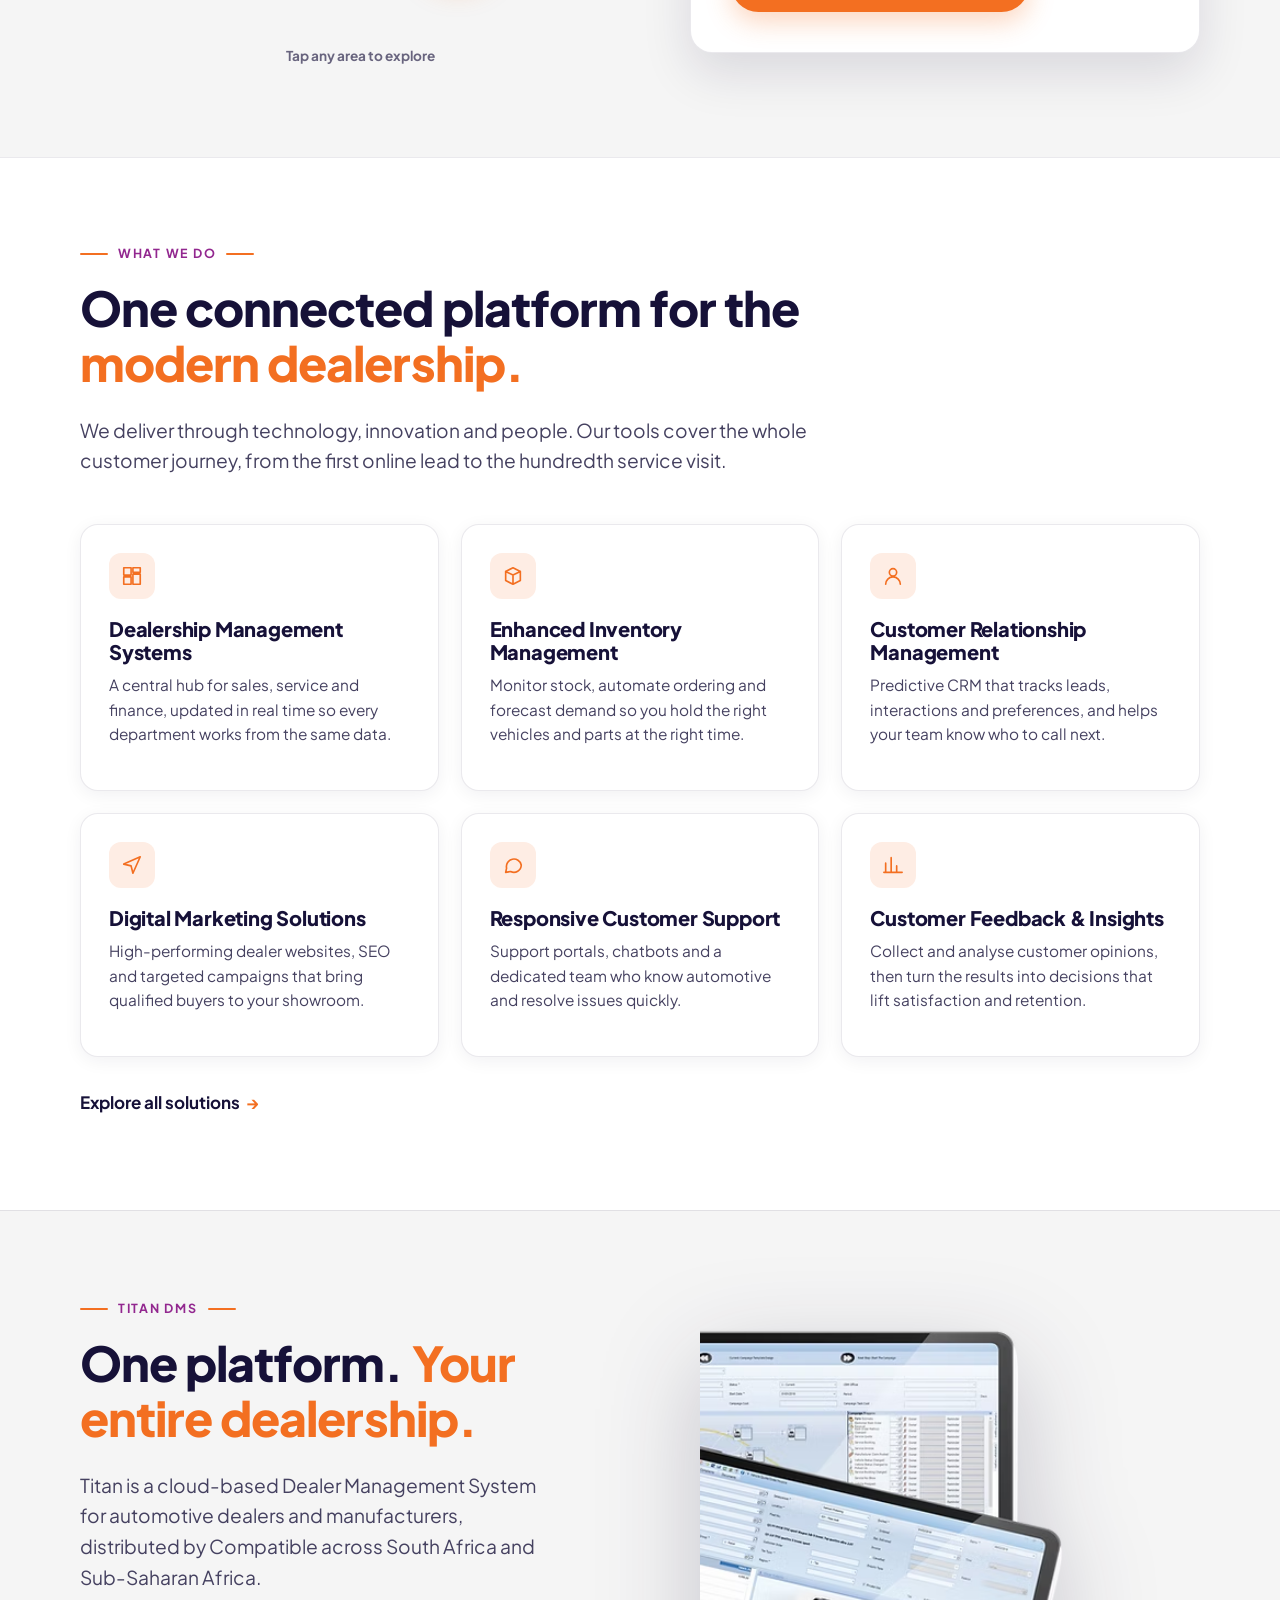
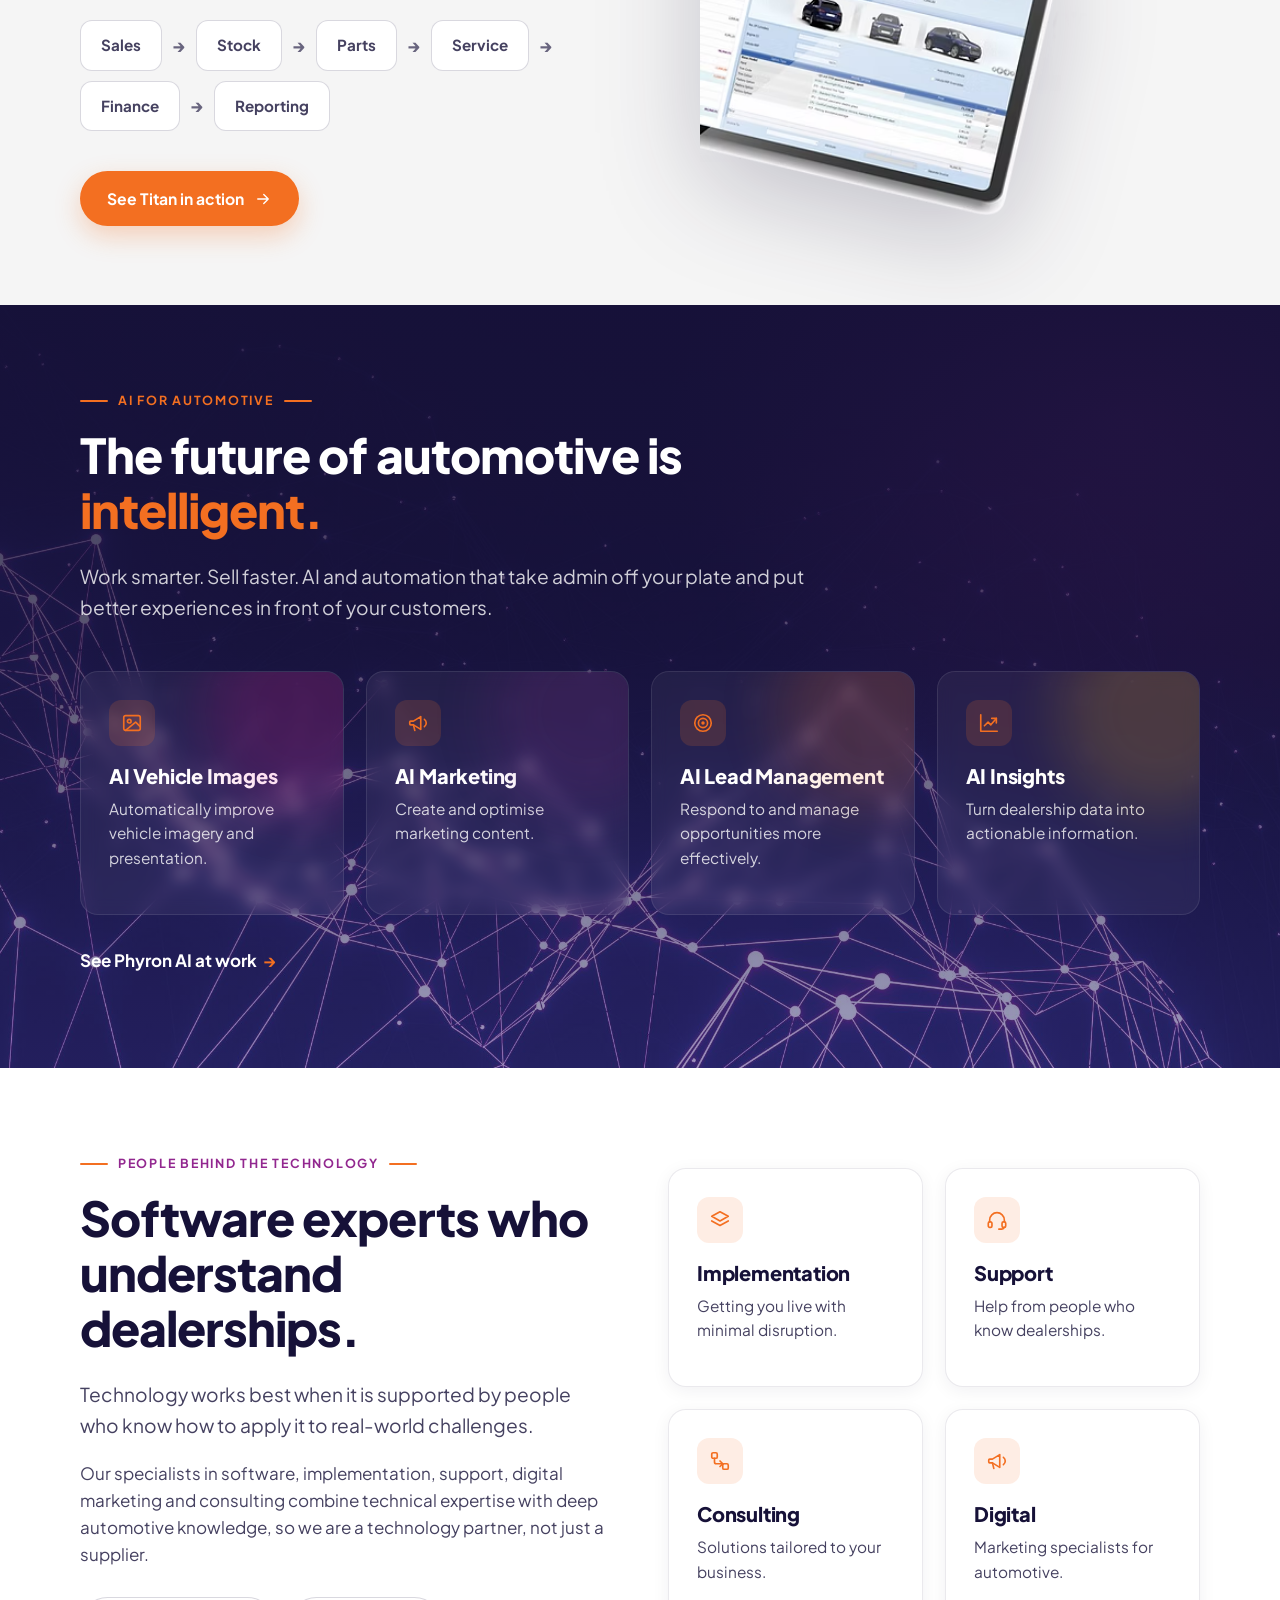
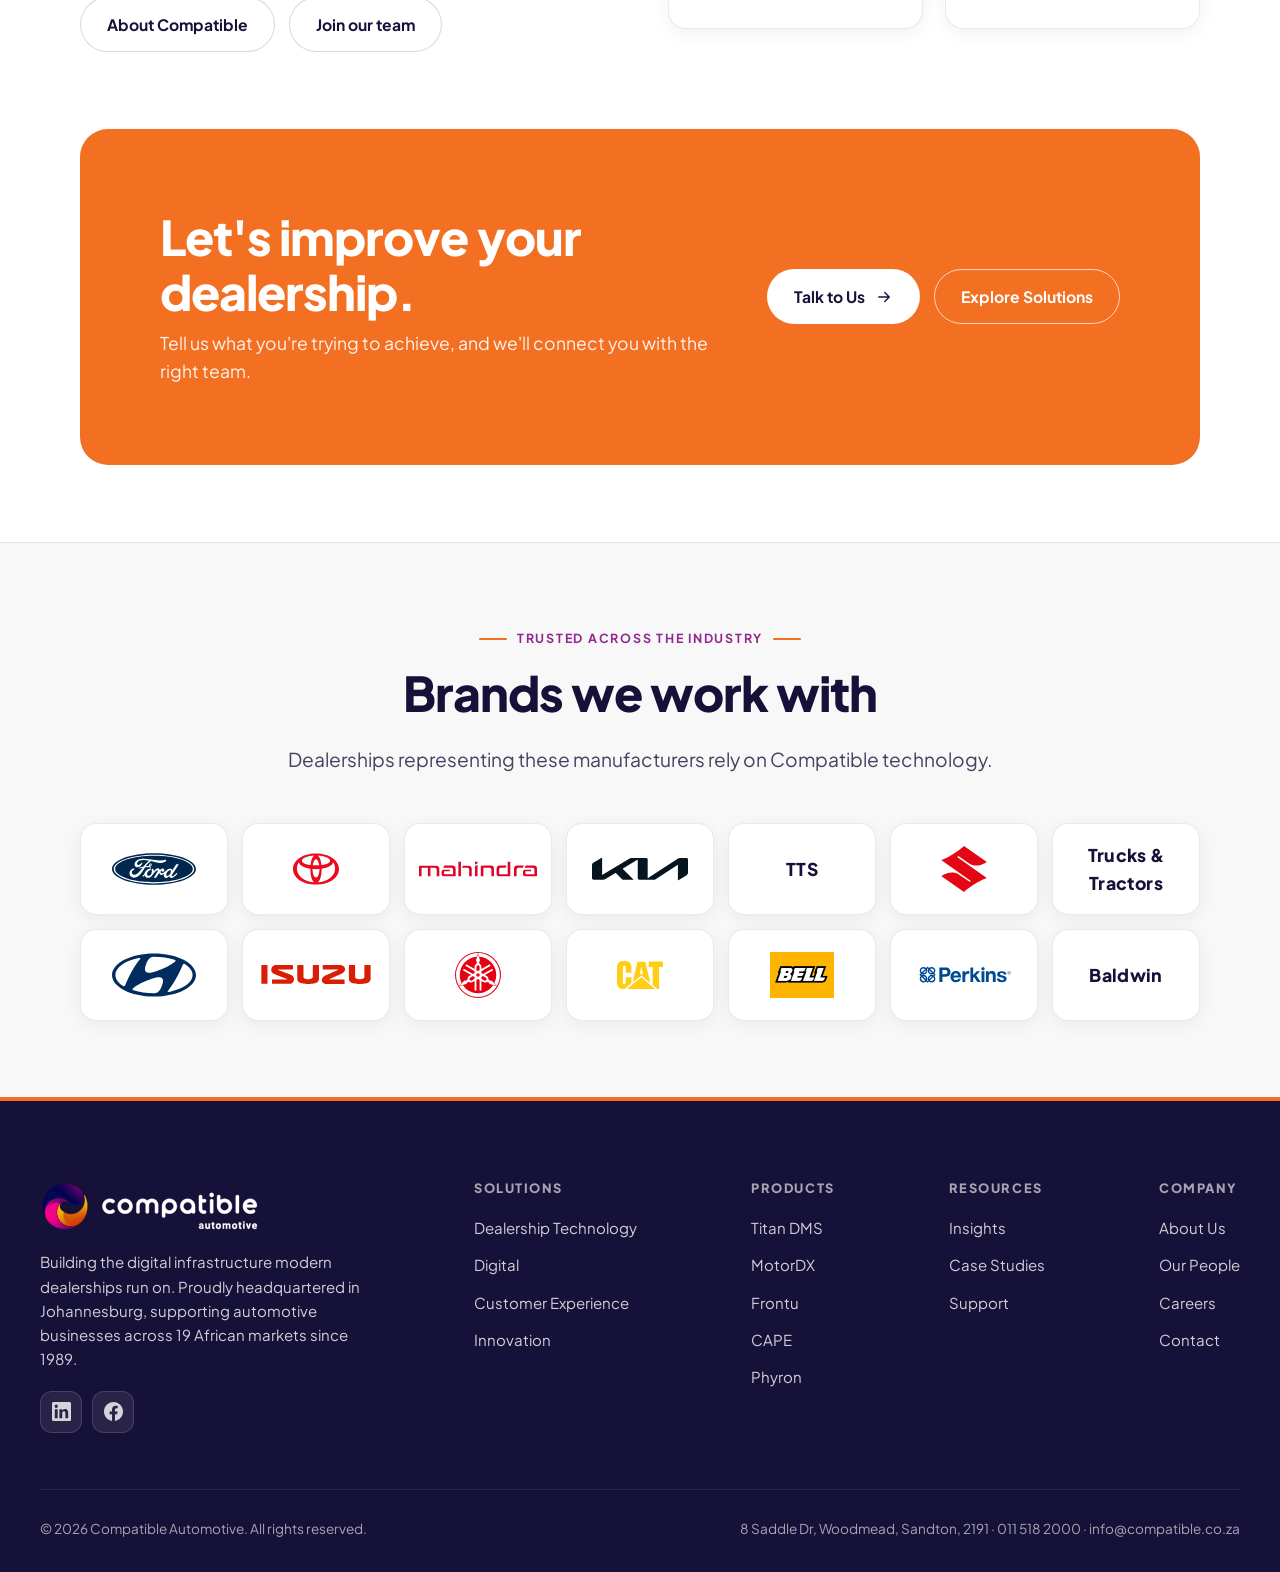
==== commit 09a86f3b: "latest updates" ====
--- a/index.html
+++ b/index.html
@@ -10,7 +10,7 @@
   <link rel="preconnect" href="https://fonts.googleapis.com">
   <link rel="preconnect" href="https://fonts.gstatic.com" crossorigin>
   <link href="https://fonts.googleapis.com/css2?family=Plus+Jakarta+Sans:wght@400;500;600;700;800&display=swap" rel="stylesheet">
-  <link rel="stylesheet" href="css/styles.css?v=20261014w">
+  <link rel="stylesheet" href="css/styles.css?v=20261015b">
 </head>
 <body data-page="home">
 <div id="site-header"></div>
@@ -211,6 +211,6 @@
 </main>
 
 <div id="site-footer"></div>
-<script src="js/main.js?v=20261014w"></script>
+<script src="js/main.js?v=20261015b"></script>
 </body>
 </html>
--- a/css/styles.css
+++ b/css/styles.css
@@ -1006,3 +1006,22 @@
 /* Shorter training form: compact department tiles */
 .dept > span { padding: 16px 10px 14px; }
 .dept-ico { width: 42px; height: 42px; }
+
+/* ---------- Social media buttons ---------- */
+.social { display: flex; gap: 10px; margin-top: 20px; }
+.social-btn {
+  width: 42px; height: 42px; border-radius: 12px; display: grid; place-items: center; color: #fff;
+  background: rgba(255, 255, 255, .08); border: 1px solid rgba(255, 255, 255, .14); transition: background .2s, transform .2s, border-color .2s;
+}
+.social-btn svg { width: 19px; height: 19px; }
+.social-btn:hover, .social-btn:focus-visible { background: var(--magenta); border-color: var(--magenta); transform: translateY(-2px); }
+.social-btn--light { color: var(--purple); background: rgba(146, 39, 143, .1); border-color: transparent; }
+.social-btn--light:hover, .social-btn--light:focus-visible { color: #fff; background: var(--purple); border-color: var(--purple); }
+.contact-follow { display: flex; align-items: center; justify-content: center; gap: 12px; margin-top: 24px; }
+.contact-follow span { font-weight: 700; color: var(--navy); margin-right: 4px; }
+/* Bright photos (e.g. Careers) need a deeper wash behind the headline */
+.page-hero--bright .hero-bg::after {
+  background: linear-gradient(90deg, rgba(22, 17, 56, .94) 0%, rgba(22, 17, 56, .82) 45%, rgba(41, 38, 110, .45) 72%, rgba(41, 38, 110, .2) 100%);
+}
+/* Steady video: no zoom/pan drift, so handheld footage doesn't look shaky */
+.page-hero--video .page-video--steady { animation: none; transform: none; }
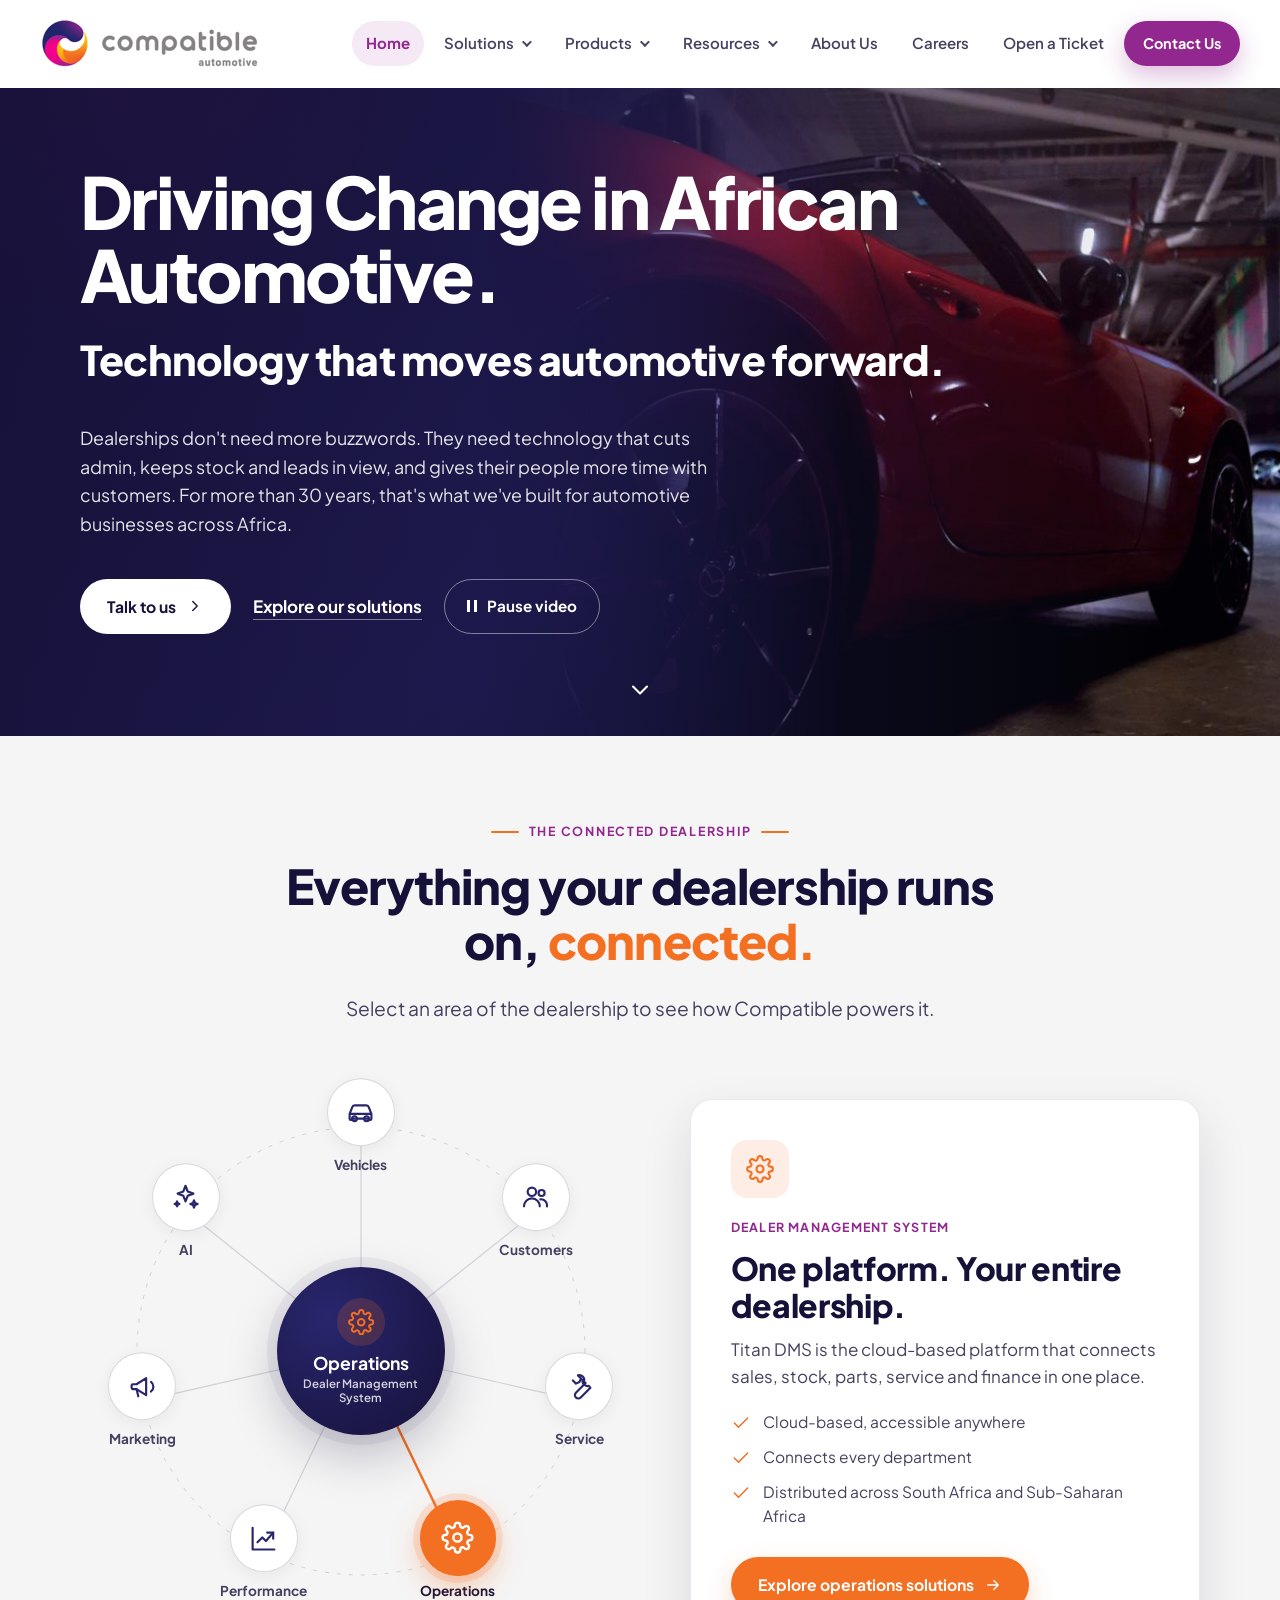
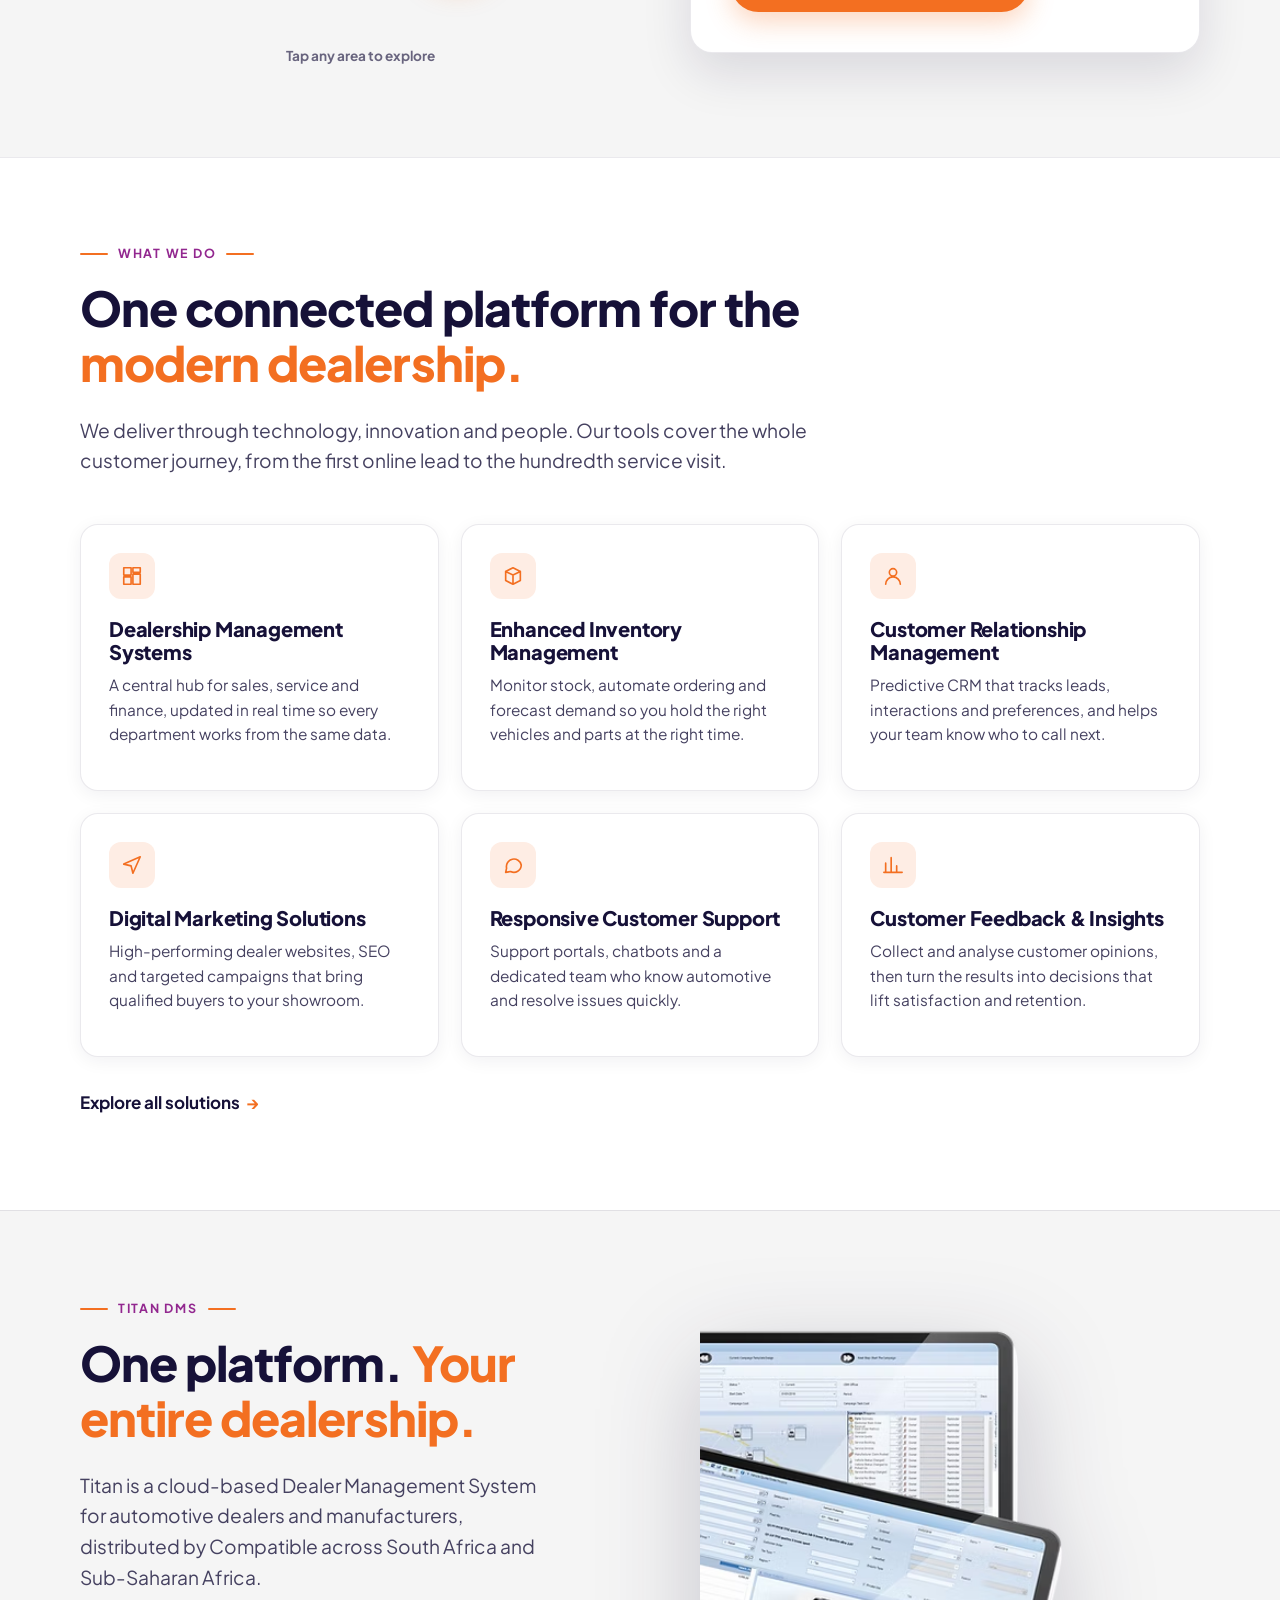
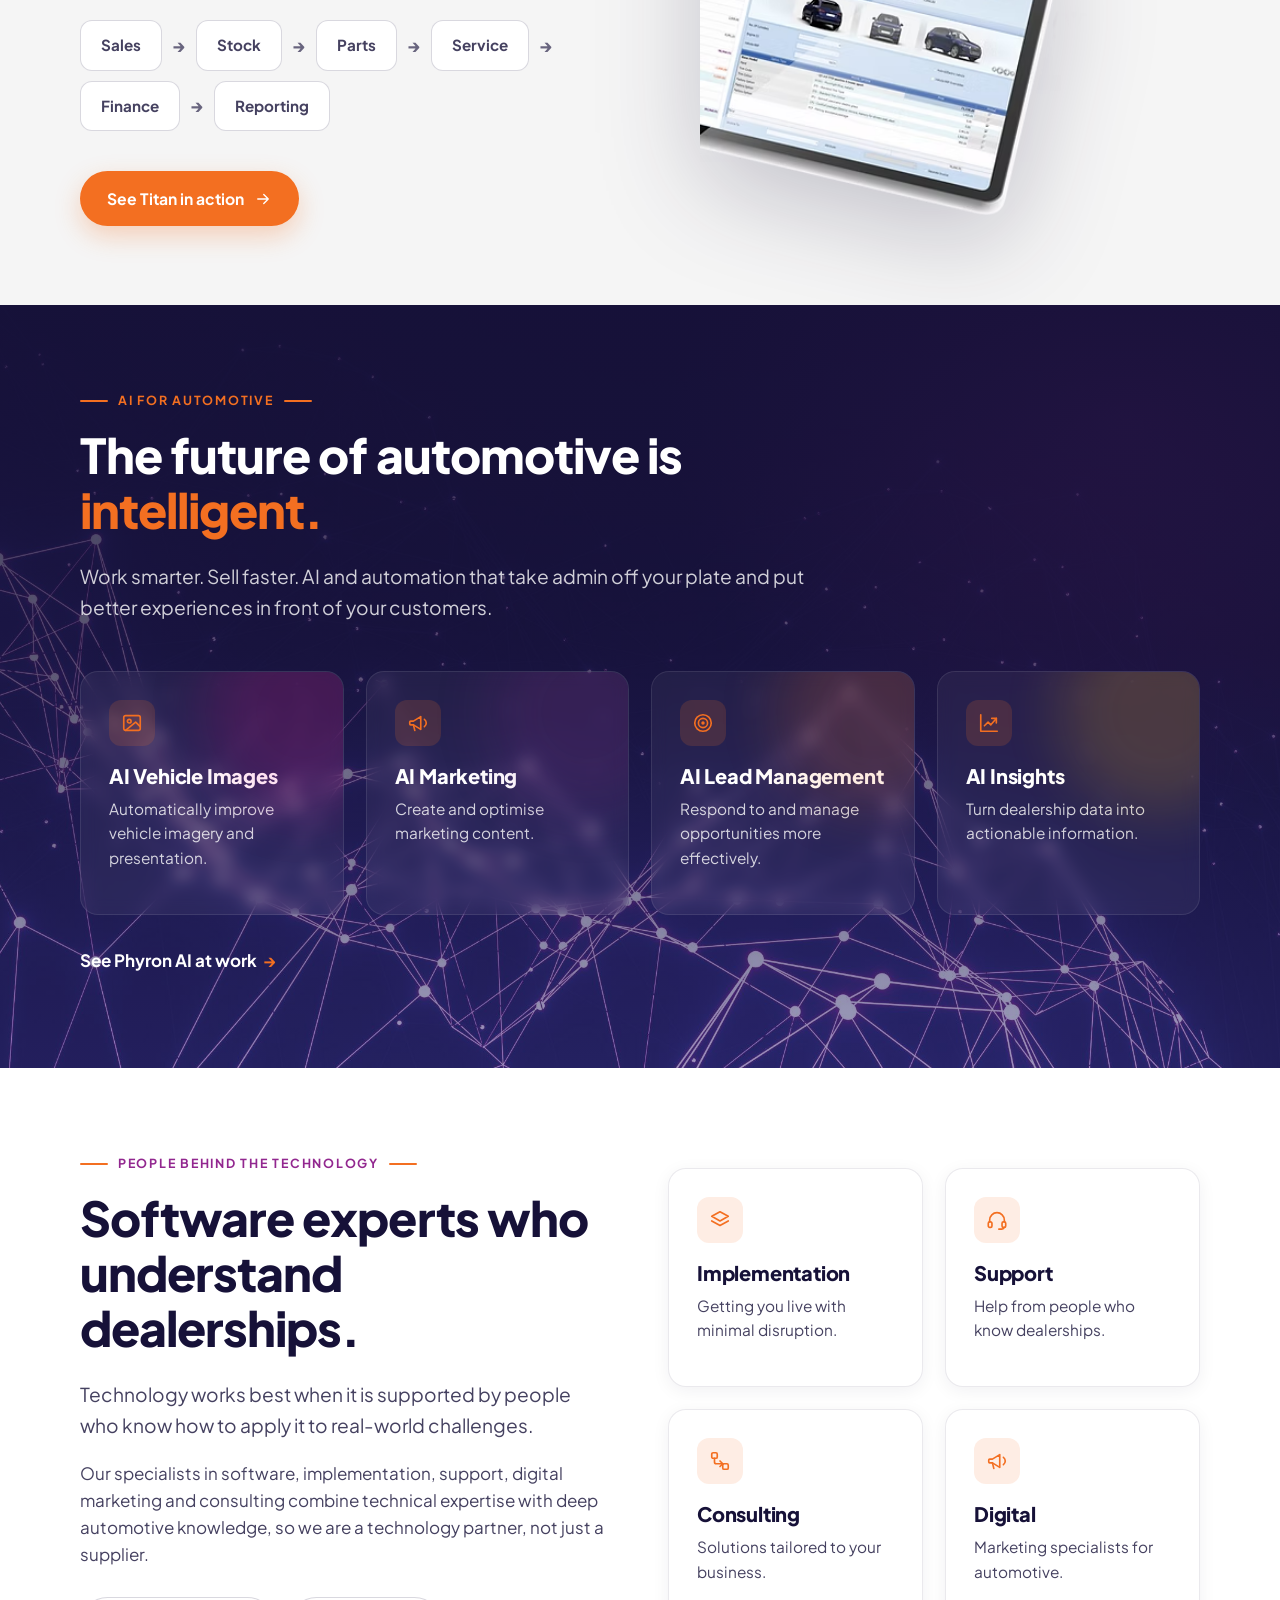
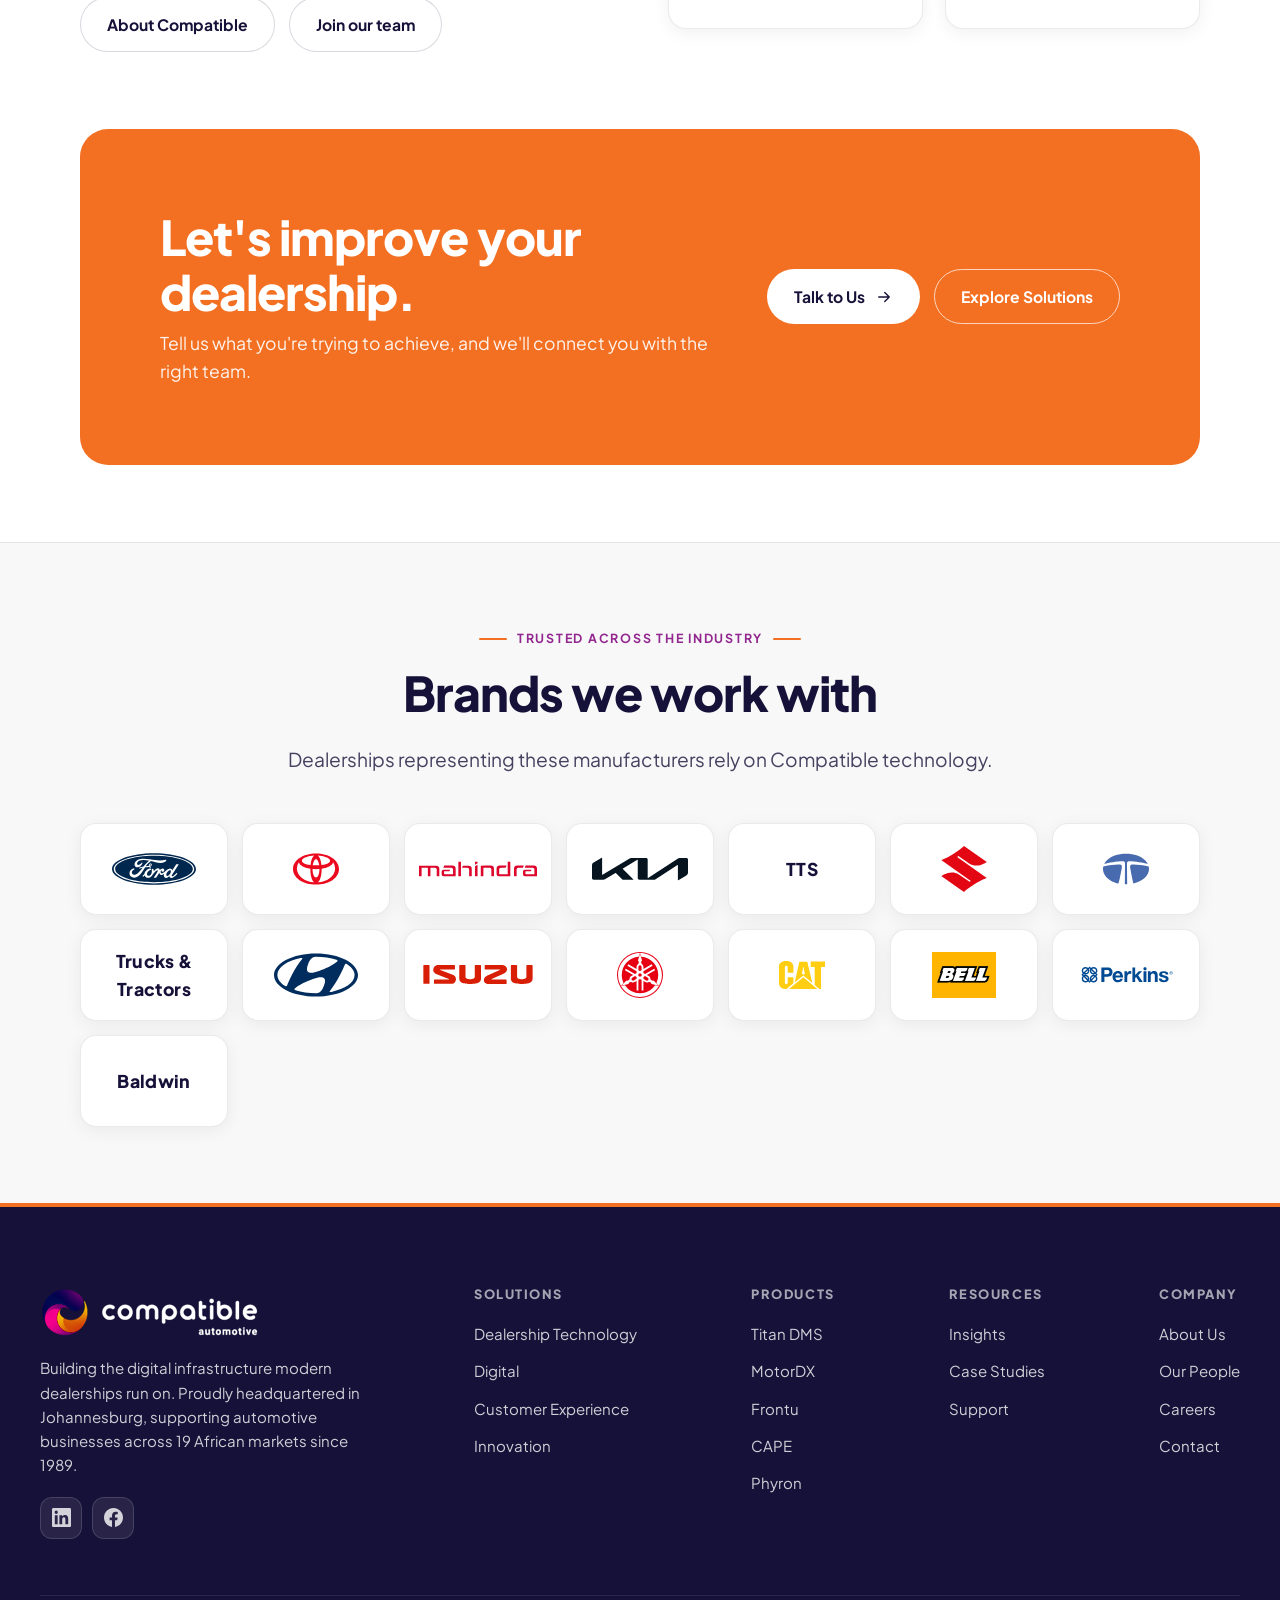
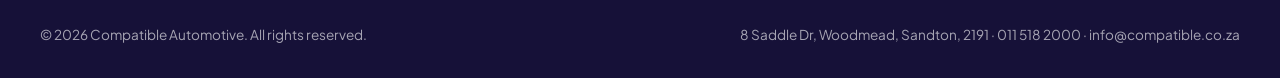
==== commit e6ac966b: "latest updates" ====
--- a/index.html
+++ b/index.html
@@ -197,6 +197,7 @@
         <li><img src="assets/brands/kia.svg" alt="KIA" loading="lazy" class="brand-sq brand-sq--lg"></li>
         <li class="brand-text">TTS</li>
         <li><img src="assets/brands/suzuki.svg" alt="Suzuki" loading="lazy"></li>
+        <li><img src="assets/brands/tata.svg" alt="Tata" loading="lazy"></li>
         <li class="brand-text">Trucks &amp; Tractors</li>
         <li><img src="assets/brands/hyundai.svg" alt="Hyundai" loading="lazy" class="brand-sq"></li>
         <li><img src="assets/brands/isuzu.svg" alt="Isuzu" loading="lazy" class="brand-wide"></li>
